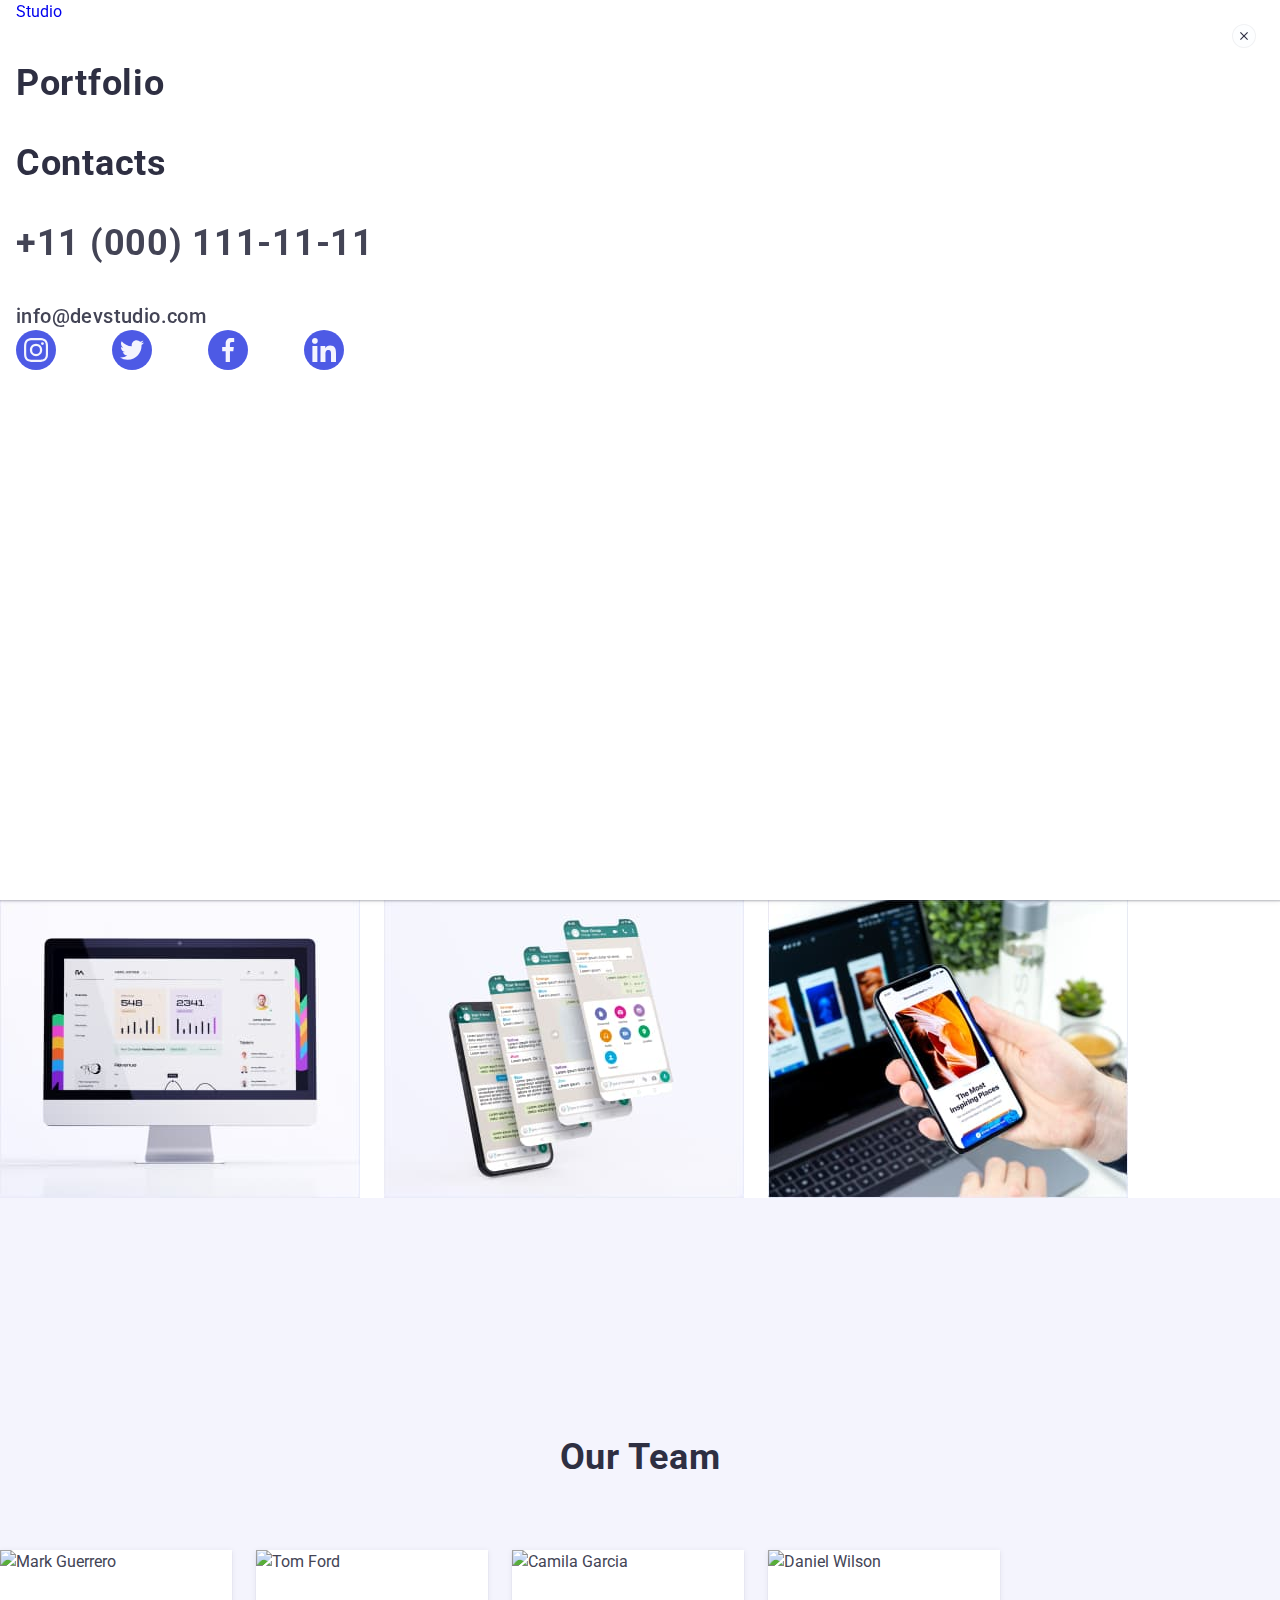
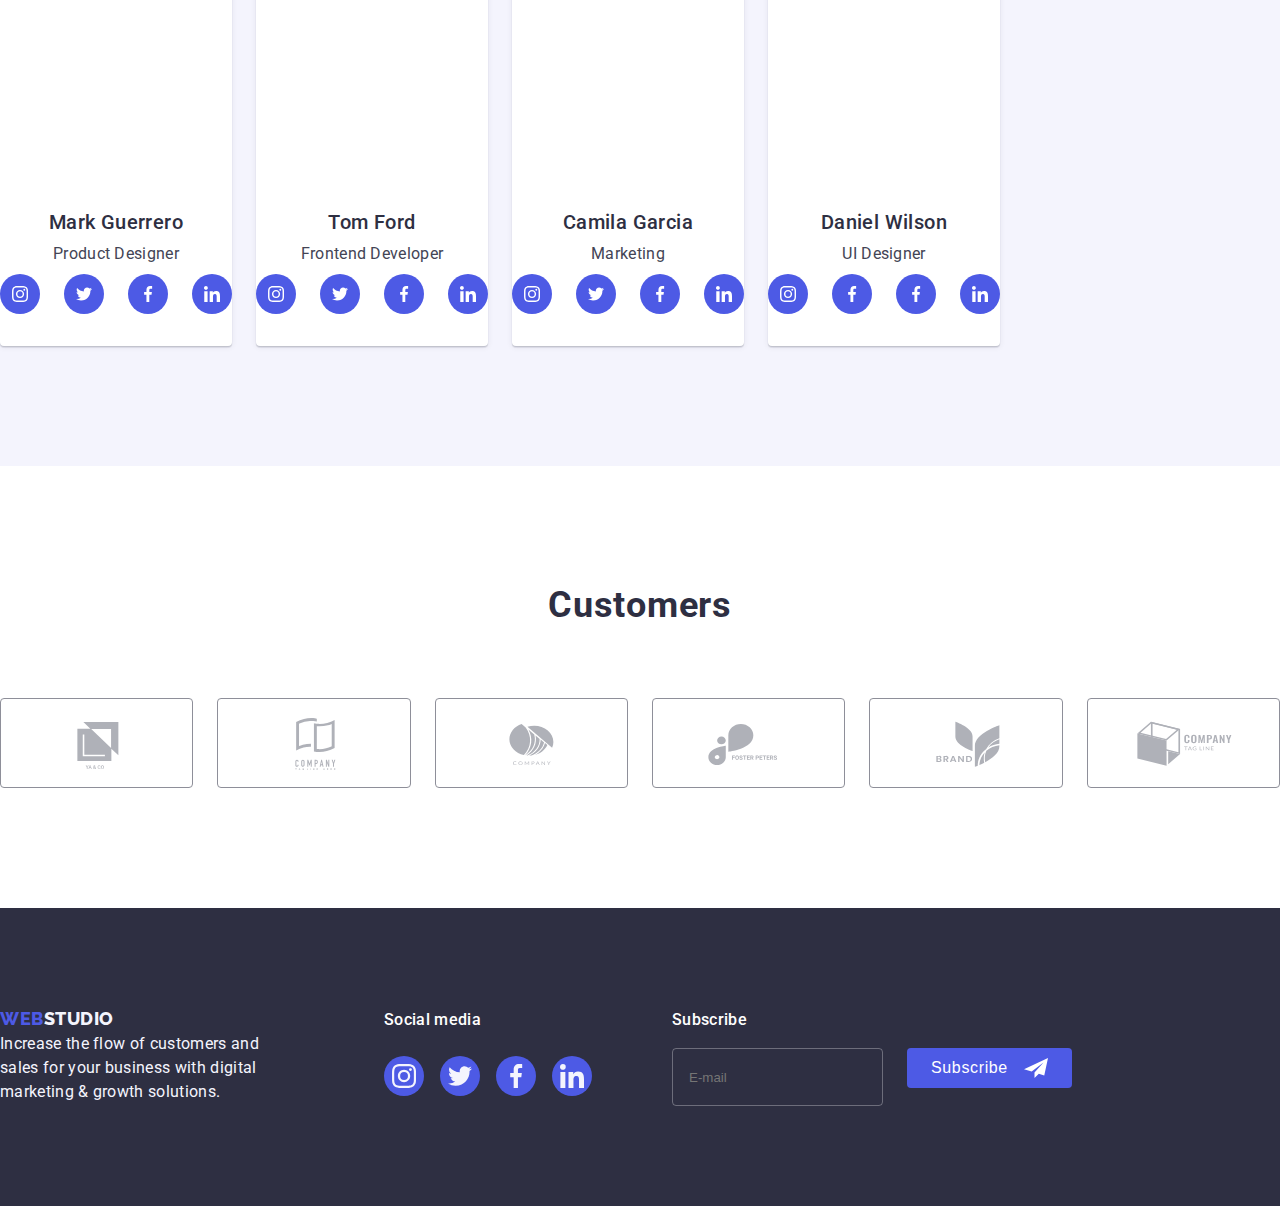
==== index.html @ 556a6a6d "summary (required)" ====
<!DOCTYPE html>
<html lang="en">
<head>
    <meta charset="UTF-8" />
    <meta http-equiv="X-UA-Compatible" content="IE=edge" />
    <meta name="viewport" content="width=device-width, initial-scale=1.0" />
    <title>Web Studio</title>
    <link rel="preconnect" href="https://fonts.googleapis.com" />
    <link rel="preconnect" href="https://fonts.gstatic.com" crossorigin />
    <link
      href="https://fonts.googleapis.com/css2?family=Raleway:wght@800&family=Roboto:wght@400;500;700;900&display=swap"
      rel="stylesheet"  />
    <link rel="stylesheet" href="https://cdnjs.cloudflare.com/ajax/libs/modern-normalize/1.1.0/modern-normalize.min.css"
        integrity="sha512-wpPYUAdjBVSE4KJnH1VR1HeZfpl1ub8YT/NKx4PuQ5NmX2tKuGu6U/JRp5y+Y8XG2tV+wKQpNHVUX03MfMFn9Q=="
        crossorigin="anonymous" referrerpolicy="no-referrer" />
    <link rel="stylesheet"
        href="https://cdnjs.cloudflare.com/ajax/libs/animate.css/4.1.1/animate.min.css"/>
    <link href="https://unpkg.com/aos@2.3.1/dist/aos.css"
      rel="stylesheet" />
    <link rel="stylesheet" href="./css/basic.css"/>
    <link rel="stylesheet" href="./css/media.css"/>
    <link rel="stylesheet" href="./css/mobile.css"/>
</head>

<body>
    <header class="page-header">
        <div class="conteiner page-header-conteiner">
            <nav class="page-nav">
                <a class="logo link header-logo" href="./index.html">Web<span class="header-studio link">Studio</span></a>
                <ul class="menu-list list">
                    <li class="menu-item"><a class="menu-link link current" href="./index.html">Studio</a></li>
                    <li class="menu-item"><a class="menu-link link" href="./portfolio.html">Portfolio</a></li>
                    <li class="menu-item"><a class="menu-link link" href="">Contacts</a></li>
                </ul>
            </nav>
            <address class="address">
                <ul class="menu-contacts list">
                    <li class="menu-contacts-item">
                     <a class="contact-mail link" href="mailto:info@devstudio.com">info@devstudio.com</a>
                    </li>
                    <li class="menu-contacts-item"><a class="contact-mail link" href="tel:+110001111111">+11 (000) 111-11-11</a></li>
                 </ul>
            </address>
            <button type="button" class="mobile-menu-open"  data-menu-open>
                <svg class="mobile-menu-open-icon" width="32" height="32">
                    <use href="./images/symbol-defs[1].svg#icon-menu-hamburger"></use>
                </svg>
            </button>
        </div>

    <div class="mobile-menu is-open" data-mobil>
        <div class="container mobile-menu-conteiner">
            <button class="mobile-menu-close-btn media-close-menu" data-menu-close>
              <svg class="mobile-close-btn-icon" width="8" height="8">
                <use href="./images/icons.cvg.svg#icon-close-black"></use>
              </svg>
            </button>
            
            <ul class="mobile-menu-list list">
                <li class="mobile-menu-nav-items">
                <a class="main-page-mobile link mobile-menu-studio" href="./index.html">Studio</a>
              </li>
              <li class="mobile-menu-nav-items">
                <a class="mobile-menu-link link" href="./portfolio.html">Portfolio</a>
              </li>
              <li class="mobile-menu-nav-items">
                <a class="mobile-menu-link link-current link" href="">Contacts</a>
              </li>
            </ul>
            <div class="">
                <ul class="mobile-menu-contacts list">
                    <li class="mobile-menu-contacts-items">
                        <a class="mobile-menu-cont link tel" href="tel:+110001111111">+11 (000) 111-11-11</a>
                    </li>
                    <li class="mobile-menu-contacts-items">
                        <a class="mobile-menu-cont link mail" href="mailto:info@devstudio.com">info@devstudio.com</a>
                    </li>
                </ul>
           
            <ul class="mobile-menu-soc-cont list">
                <li class="mobile-menu-soc">
                <a class="soc-media-link link" href="">
                  <svg class="mobile-soc-icon" width="24" height="24">
                    <use href="./images/icons.cvg.svg#icon-instagram"></use>
                  </svg>
                </a>
                </li>
                <li class="mobile-menu-soc">
                <a class="soc-media-link link" href="">
                  <svg class="mobile-soc-icon" width="24" height="24">
                    <use href="./images/icons.cvg.svg#icon-twitter"></use>
                  </svg>
                </a>
                </li>
                <li class="mobile-menu-soc">
                <a class="soc-media-link link" href="">
                  <svg class="mobile-soc-icon" width="24" height="24">
                    <use href="./images/icons.cvg.svg#icon-facebook"></use>
                  </svg>
                </a>
                </li>
                <li class="mobile-menu-soc">
                <a class="soc-media-link link" href="">
                  <svg class="mobile-soc-icon" width="24" height="24">
                    <use href="./images/icons.cvg.svg#icon-linkedin"></use>
                  </svg>
                </a>
                </li>
            </ul>
            
          </div>
        </div>
        </div>
    </header>

     <main>
        <section class="hero">
            <div class="conteiner">
                <h1 class="hero-title">Effective Solutions <br> for Your Business</h1>
                <button class="modal-btn" data-modal-open type="button"> Order Service</button>
            </div>
            <div class="backdrop is-hidden" data-modal>
                <div class="modal">
                  <button type="button" data-modal-close class="modal-close">
                    <svg width="8" height="8" class="modal-close-icon">
                      <use href="./images/icons.cvg.svg#icon-close-black"></use>
                    </svg>
                  </button>
                  <p class="modal-title">Leave your contacts and we will call you back</p>
                    <form class="modal-form">
                    <div class="modal-field">
                        <label class="modal-lable-text" for="user-name">Name</label>
                        <div class="input-wrap">
                        <input class="modal-input"
                        type="text"
                        placeholder="Name input"
                        name="user-name"
                        id="user-name" required/>
                            <svg class="modal-input-icon" width="18" height="24">
                            <use href="./images/symbol-defs[1].svg#icon-Vector"></use>
                            </svg>
                        </div>
                    </div>

                    <div class="modal-field">
                        <label class="modal-lable-text" for="user-phone">Phone</label>
                        <div class="input-wrap">
                            <input class="modal-input"
                            type="tel"
                            placeholder="+380 (00) 000-00-00"
                            name="user-phone"
                            id="user-phone"
                            title="+380 (00) 000-00-00"
                            required pattern="[\+]\d{3}\s[\(]\d{2}[\)]\s\d{3}[\-]\d{2}[\-]\d{2}"/>
                            <svg class="modal-input-icon" width="18" height="24">
                            <use href="./images/symbol-defs[1].svg#icon-Vector-1"></use>
                            </svg>
                        </div>
                    </div>

                    <div class="modal-field">
                        <label class="modal-lable-text" for="user-email">Email</label>
                        <div class="input-wrap">
                            <input class="modal-input"
                            type="email"
                            placeholder="E-mail input"
                            name="user-email"
                            id="user-email" required/>
                            <svg class="modal-input-icon" width="18" height="24">
                            <use href="./images/symbol-defs[1].svg#icon-Vector-2"></use>
                            </svg>
                        </div>
                    </div>
                    <div class="modal-field">
                        <label class="modal-label-text" for="user-comment">Comment</label>
                        <textarea class="modal-textarea"
                        name="user-comment"
                        id="user-comment"
                        rows="10"
                        cols="30"
                        placeholder="Text input"></textarea>
                    </div>
                    
                    <div class="modal-field">
                        <input class="modal-check visually-hidden" type="checkbox"
                        id="privacy" name="user-privacy" value="true"/>
                        <label for="privacy" class="check-text">
                        <span>
                        <svg class="check-icon" width="10" height="8">
                        <use href="./images/symbol-defs[1].svg#icon-Vector-3"></use>
                        </svg>
                        </span>I accept the terms and conditions of the
                    <a class="privacy-policy" href="">Privacy Policy</a>
                        </label>
                    </div>
                    <button type="submit" class="modal-btn modal-btn-input">Send</button>
                    </form>
                </div>
            </div>
        </section>

        <section class="features section">
            <div class="conteiner">
            <h2 class="work" hidden>About</h2>
            <ul class="list list-about">
                <li class="suptitle-item">
                    <div class="suptitle-item-conteiner">
                        <svg Width="64" height="64" class="suptitle-item-icon">
                            <use href="./images/icons.cvg.svg#icon-antenna"></use>
                        </svg>
                    </div>
                <h3 class="suptitle" >Strategy</h3>
                    <p class="features-text">Our goal is to identify the business
                        problem to walk away with the perfect and creative solution. </p>
                </li>
                <li class="suptitle-item">
                    <div class="suptitle-item-conteiner">
                        <svg Width="64" height="64" class="suptitle-item-icon">
                            <use href="./images/icons.cvg.svg#icon-clock"></use>
                        </svg>
                    </div>
                <h3 class="suptitle" >Punctuality</h3>
                    <p class="features-text">Bring the key message to the brand's audience for the best price within the shortest possible time.</p>
                </li>
                <li class="suptitle-item">
                    <div class="suptitle-item-conteiner">
                        <svg Width="64" height="64" class="suptitle-item-icon">
                            <use href="./images/icons.cvg.svg#icon-diagramma"></use>
                        </svg>
                    </div>
                <h3 class="suptitle" >Diligence</h3>
                    <p class="features-text">Research and confirm brands that present the strongest digital growth opportunities and minimize risk.</p>
                </li>
                <li class="suptitle-item">
                    <div class="suptitle-item-conteiner">
                        <svg Width="64" height="64" class="suptitle-item-icon">
                            <use href="./images/icons.cvg.svg#icon-astronaut"></use>
                        </svg>
                    </div>
                <h3 class="suptitle" >Technologies</h3>
                    <p class="features-text">Design practice focused on digital experiences. We bring forth a deep passion for problem-solving.</p>
                </li>
            </ul>
            </div>
        </section>

        <section class="work section">
            <div class="conteiner">
            <h2 class="work-title">What are we doing</h2>
            <ul class="list list-work">
                <li class="work-picture"> <img src="./images/main/komp.jpg" alt="computer" width="360"> </li>
                <li class="work-picture"> <img src="./images/main/tel.jpg" alt="tel" width="360"> </li>
                <li class="work-picture"> <img src="./images/main/laptop.jpg" alt="laptop" width="360"> </li>
            </ul>
            </div>
        </section>

        <section class="team">
            <div class="conteiner">
            <h2 class="team-title">Our Team</h2>
            <ul class="list list-our-team">
                <li class="menu-team-item">
                    <img srcset="./image"
                    src="./images" alt="Mark Guerrero"  width="264" height="260">
                    <div class="team-conteiner"><h3 class="suptitle">Mark Guerrero</h3>
                        <p class="job-text">Product Designer</p>
                        <ul class="team-soc-list list">
                            <li class="team-soc-item"><a class="team-soc-link link" href="">
                                <svg width="16" height="16" class="section-team-icon">
                                    <use href="./images/icons.cvg.svg#icon-instagram"></use>
                                </svg>
                               </a>
                            </li>
                            <li class="team-soc-item"><a class="team-soc-link link" href="">
                                <svg width="16" height="16" class="section-team-icon">
                                    <use href="./images/icons.cvg.svg#icon-twitter"></use>
                                </svg>
                               </a>
                            </li>
                           <li class="team-soc-item"><a class="team-soc-link link" href="">
                            <svg width="16" height="16" class="section-team-icon">
                                    <use href="./images/icons.cvg.svg#icon-facebook"></use>
                                </svg>
                               </a>
                            </li>
                            <li class="team-soc-item"><a class="team-soc-link link" href="">
                                <svg width="16" height="16" class="section-team-icon">
                                    <use href="./images/icons.cvg.svg#icon-linkedin"></use>
                                </svg>
                               </a>
                            </li>
                        </ul>
                    </div>
                </li>
                <li class="menu-team-item">
                    <img srcset="./image"
                    src="./images/main/tom.jpg" alt="Tom Ford" width="264" height="260">
                    <div class="team-conteiner"><h3 class="suptitle">Tom Ford</h3>
                        <p class="job-text">Frontend Developer</p>
                        <ul class="team-soc-list list">
                            <li class="team-soc-item"><a class="team-soc-link link" href="">
                                <svg width="16" height="16" class="section-team-icon">
                                    <use href="./images/icons.cvg.svg#icon-instagram"></use>
                                </svg>
                               </a>
                            </li>
                            <li class="team-soc-item"><a class="team-soc-link link" href="">
                                <svg width="16" height="16" class="section-team-icon">
                                    <use href="./images/icons.cvg.svg#icon-twitter"></use>
                                </svg>
                               </a>
                            </li>
                           <li class="team-soc-item"><a class="team-soc-link link" href="">
                            <svg width="16" height="16" class="section-team-icon">
                                    <use href="./images/icons.cvg.svg#icon-facebook"></use>
                                </svg>
                               </a>
                            </li>
                            <li class="team-soc-item"><a class="team-soc-link link" href="">
                                <svg width="16" height="16" class="section-team-icon">
                                    <use href="./images/icons.cvg.svg#icon-linkedin"></use>
                                </svg>
                               </a>
                            </li>
                        </ul>
                    </div>
                </li>
                <li class="menu-team-item">
                    <img srcset="./image"
                    src="./images/main/camila.jpg" alt="Camila Garcia" width="264" height="260">
                    <div class="team-conteiner"><h3 class="suptitle">Camila Garcia</h3>
                        <p class="job-text">Marketing</p>
                        <ul class="team-soc-list list">
                            <li class="team-soc-item"><a class="team-soc-link link" href="">
                                <svg width="16" height="16" class="section-team-icon">
                                    <use href="./images/icons.cvg.svg#icon-instagram"></use>
                                </svg>
                               </a>
                            </li>
                            <li class="team-soc-item"><a class="team-soc-link link" href="">
                                <svg width="16" height="16" class="section-team-icon">
                                    <use href="./images/icons.cvg.svg#icon-twitter"></use>
                                </svg>
                               </a>
                            </li>
                           <li class="team-soc-item"><a class="team-soc-link link" href="">
                            <svg width="16" height="16" class="section-team-icon">
                                    <use href="./images/icons.cvg.svg#icon-facebook"></use>
                                </svg>
                               </a>
                            </li>
                            <li class="team-soc-item"><a class="team-soc-link link" href="">
                                <svg width="16" height="16" class="section-team-icon">
                                    <use href="./images/icons.cvg.svg#icon-linkedin"></use>
                                </svg>
                               </a>
                            </li>
                        </ul>
                    </div>
                </li>
                <li class="menu-team-item">
                    <img srcset="./image"
                    src="./images/main/daniel.jpg" alt="Daniel Wilson" width="264" height="260">
                    <div class="team-conteiner"><h3 class="suptitle">Daniel Wilson</h3>
                        <p class="job-text">UI Designer</p>
                        <ul class="team-soc-list list">
                            <li class="team-soc-item"><a class="team-soc-link link" href="">
                                <svg width="16" height="16" class="section-team-icon">
                                    <use href="./images/icons.cvg.svg#icon-instagram"></use>
                                </svg>
                               </a>
                            </li>
                            <li class="team-soc-item"><a class="team-soc-link link" href="">
                                <svg width="16" height="16" class="section-team-icon">
                                    <use href="./images/icons.cvg.svg#icon-facebook"></use>
                                </svg>
                               </a>
                            </li>
                           <li class="team-soc-item"><a class="team-soc-link link" href="">
                            <svg width="16" height="16" class="section-team-icon">
                                    <use href="./images/icons.cvg.svg#icon-facebook"></use>
                                </svg>
                               </a>
                            </li>
                            <li class="team-soc-item"><a class="team-soc-link link" href="">
                                <svg width="16" height="16" class="section-team-icon">
                                    <use href="./images/icons.cvg.svg#icon-linkedin"></use>
                                </svg>
                               </a>
                            </li>
                        </ul>
                    </div>
                </li>
            </ul>
            </div>
        </section>

        <section class="costumers">
            <div class="conteiner">
              <h2 class="costumers-header">Customers</h2>
              <ul class="costumers-list list">
                <li class="customers-link link">
                  <a class="customers-link-tag" href="">
                    <svg width="104" height="56" class="costummers-items">
                      <use href="./images/icons.cvg.svg#icon-Logo-1"></use>
                    </svg>
                  </a>
                </li>
                <li class="customers-link link">
                  <a class="customers-link-tag" href="">
                    <svg width="104" height="56" class="costummers-items">
                      <use href="./images/icons.cvg.svg#icon-Logo-2"></use>
                    </svg>
                  </a>
                </li>
                <li class="customers-link link">
                  <a class="customers-link-tag" href="">
                    <svg width="104" height="56" class="costummers-items">
                      <use href="./images/icons.cvg.svg#icon-Logo-3"></use>
                    </svg>
                  </a>
                </li>
                <li class="customers-link link">
                  <a class="customers-link-tag" href="">
                    <svg width="104" height="56" class="costummers-items">
                      <use href="./images/icons.cvg.svg#icon-Logo-4"></use>
                    </svg>
                  </a>
                </li>
                <li class="customers-link link">
                  <a class="customers-link-tag" href="">
                    <svg width="104" height="56" class="costummers-items">
                      <use href="./images/icons.cvg.svg#icon-Logo-5"></use>
                    </svg>
                  </a>
                </li>
                <li class="customers-link link">
                  <a class="customers-link-tag" href="">
                    <svg width="104" height="56" class="costummers-items">
                      <use href="./images/icons.cvg.svg#icon-Logo-6"></use>
                    </svg>
                  </a>
                </li>
              </ul>
            </div>
          </section>
    </main>

    <footer class="footer">
        <div class="conteiner footer-conteiner">
            <div class="footer-conteiner-about">
            <a class="logo link logo-footer" href="./index.html">Web<span class="footer-studio link">Studio</span></a>
            <p class="text-footer">Increase the flow of customers and <br> sales for your business with digital <br> marketing & growth solutions.</p>
            </div>

            <div class="conteiner social-media">
            <h2 class="social-title">Social media</h2>
            <ul class="footer-soc-list list">
                <li class="footer-soc-item">
                    <a class="footer-social-link link" href="">
                        <svg width="24" height="24" class="footer-icon">
                            <use href="./images/icons.cvg.svg#icon-instagram"></use>
                        </svg>
                    </a>
                </li>
                <li class="footer-soc-item">
                    <a class="footer-social-link link" href="">
                        <svg width="24" height="24" class="footer-icon">
                            <use href="./images/icons.cvg.svg#icon-twitter"></use>
                        </svg>
                    </a>
                </li>
                <li class="footer-soc-item">
                    <a class="footer-social-link link" href="">
                        <svg width="24" height="24" class="footer-icon">
                            <use href="./images/icons.cvg.svg#icon-facebook"></use>
                        </svg>
                    </a>
                </li>
                <li class="footer-soc-item">
                    <a class="footer-social-link link" href="">
                        <svg width="24" height="24" class="footer-icon">
                            <use href="./images/icons.cvg.svg#icon-linkedin"></use>
                        </svg>
                    </a>
                </li>
            </ul>
            </div>
            <div class="footer-subscribe">
                <p class="subscribe-text">Subscribe</p>
                <form class="footer-form">
                    <div class="footer-field">
                    <input type="email" 
                    name="footer-email" 
                    id="footer-email" 
                    placeholder="E-mail" 
                    class="footer-input"/>
                    <button type="submit" class="footer-btn footer-btn-input">Subscribe
                        <svg width="24" height="24" class="footer-btn-icon">
                        <use href="./images/symbol-defs[1].svg#icon-Subscribe"></use>
                        </svg>
                    </button>    
                    </div>
                </form>
            </div>
        </div>
    </footer>
    
      <script src="https://unpkg.com/aos@2.3.1/dist/aos.js"></script>
      <script>
        AOS.init();
      </script>
      <script src="./js/mobile-menu.js"></script>
      <script src="./js/modal.js"></script>
</body>
</html>
---- css/basic.css ----
:root {
  --accent-color: #434455;
  --primary-text-color: #2e2f42;
  --background-color: #4d5ae5;
  --active-color: #404bbf;
  --logo-web-color: #4d5ae5;
  --portfolio-btn-color: #434455;
  --portfolio-btn-txt-color: #4d5ae5;
  --portfolio-background: #f4f4fd;
  --background-btn-color: #404bbf;
  --hero-footer-background-color: #2e2f42;
  --logo-footer-color: #4d5ae5;
  --text-footer-color: #f4f4fd;
}

.list {
  list-style: none;
}
.link {
  text-decoration: none;
}
body {
  font-family: "Roboto", sans-serif;
  color: var(--accent-color);
  background-color: var(--background-color-primary);
  font-size: 16px;
  line-height: 1.5;
  margin: 0;
}

h1,
h2,
h3,
h4,
p {
  margin-top: 0;
  margin-bottom: 0;
}
ul,
ol {
  margin-top: 0;
  margin-bottom: 0;
  padding-left: 0;
}
img {
  display: block;
  height: auto;
  width: 100%;
}
button {
  cursor: pointer;
}
/*.section {
  padding-top: 120px;
  padding-bottom: 120px;
}*/
/*------------Components-----------*/
/*.conteiner {
  max-width: 1158px;
  margin-left: auto;
  margin-right: auto;
  padding-left: 15px;
  padding-right: 15px;
  margin: 0 auto;
}
*/
.mobile-menu-open-icon {
  stroke: #2e2f42;
}
.container {
  padding-right: 16px;
  padding-left: 16px;
}
/*---------HEADER--------*/
.page-header {
  padding-top: 24px;
  padding-bottom: 24px;
  border-bottom: 1px solid #e7e9fc;
  box-shadow: 0px 2px 1px rgba(46, 47, 66, 0.08),
    0px 1px 1px rgba(46, 47, 66, 0.16), 0px 1px 6px rgba(46, 47, 66, 0.08);
}
.page-header-conteiner {
  display: flex;
  align-items: center;
  justify-content: space-between;
}
.mobile-menu-open {
  background-color: transparent;
  border: none;
  padding: 0;
  line-height: 0;
}
.mobile-menu {
  position: fixed;
  width: 100%;
  height: 100%;
  top: 0;
  left: 0;
  z-index: 100;
  background-color: #ffffff;
  box-shadow: 0px 2px 1px rgba(46, 47, 66, 0.08),
    0px 1px 1px rgba(46, 47, 66, 0.16), 0px 1px 6px rgba(46, 47, 66, 0.08);
  transition: opacity 250ms cubic-bezier(0.4, 0, 0.2, 1),
  visibility 250ms cubic-bezier(0.4, 0, 0.2, 1);
}
.is-hidden {
  opacity: 0;
  visibility: hidden;
  pointer-events: none;
}

.mobile-menu.is-hidden .mobile-menu {
  box-shadow: none;
  transform: translate(-50%, 100%) scale(0);
}

.mobile-menu-container {
  position: relative;
  height: 100%;
  padding-top: 80px;
  padding-left: 40px;
  padding-bottom: 40px;
}
.mobile-menu-close-btn {
  position: absolute;
  top: 24px;
  right: 24px;
  display: flex;
  justify-content: center;
  align-items: center;
  width: 24px;
  height: 24px;
  background-color: #e7e9fc10;
  border: 1px solid #2e2f4210;
  border-radius: 50%;
  transition: background-color 250ms cubic-bezier(0.4, 0, 0.2, 1),
  border 250ms cubic-bezier(0.4, 0, 0.2, 1);
}
.mobile-menu-close-btn:hover,
.mobile-menu-close-btn:focus {
  background-color: #404bbf;
  border-color: transparent;
}

.mobile-nav {
  height: 100%;
  display: flex;
  flex-direction: column;
  justify-content: space-between;
}
.mobile-close-btn-icon {
  fill: #2e2f42;
  transition: 250ms cubic-bezier(0.4, 0, 0.2, 1);
}
.mobile-menu-close-btn:hover .mobile-close-btn-icon,
.mobile-menu-close-btn:focus .mobile-close-btn-icon {
  fill: #ffffff;
}

.mobile-menu-link {
  font-weight: 700;
  font-size: 36px;
  line-height: 1.11;
  letter-spacing: 0.02em;
  text-transform: capitalize;
  color: #2e2f42;
  transition: 250ms cubic-bezier(0.4, 0, 0.2, 1);
}
.mobile-menu-link:hover,
.mobile-menu-link:focus {
  color: #404bbf;
}
.mobile-menu-link.current {
  color: #404bbf;
}
.mobile-menu-nav-items {
  margin-bottom: 40px;
}
.mobile-menu-contacts {
  display: flex;
  flex-direction: column;
  gap: 40px;
}
.mobile-menu-cont {
  transition: 250ms cubic-bezier(0.4, 0, 0.2, 1);
}
.mobile-menu-cont.tel {
  font-weight: 700;
  font-size: 36px;
  line-height: 1.11;
  letter-spacing: 0.02em;
  text-transform: capitalize;
  font-style: normal;
  color: #434455;
}
.mobile-menu-cont.mail {
  font-style: normal;
  font-weight: 500;
  font-size: 20px;
  line-height: 1.2;
  letter-spacing: 0.02em;
  color: #434455;
}
.mobile-menu-cont:hover,
.mobile-menu-cont:focus {
  color: #4d5ae5;
}
.mobile-contacts {
  margin-bottom: 48px;
}
.mobile-menu-soc-cont {
  display: flex;
  gap: 56px;
  flex-wrap: wrap;
}
.soc-media-link {
  display: flex;
  justify-content: center;
  align-items: center;
  width: 40px;
  height: 40px;
  border-radius: 50%;
  background-color: #4d5ae5;
  transition: background-color 250ms cubic-bezier(0.4, 0, 0.2, 1);

}
.soc-media-link:focus,
.soc-media-link:hover {
  border-color: #404bbf;
}
.mobile-soc-icon {
  width: 24px;
  height: 24px;
  fill: #f4f4fd;
}
.menu {
  display: none;
}

.contacts {
  display: none;
}


/*
.page-nav {
  display: flex;
  align-items: center;
  margin-right: auto;
}
.menu-list {
  display: flex;
  flex-direction: row;
  align-items: flex-start;
}
.menu-item:not(:last-child) {
  margin-right: 40px;
}
*/    
.header-logo {
  display: inline-block;
  align-items: center;
  color: var(--logo-web-color);
  font-weight: 800;
  font-size: 18px;
  font-family: "Raleway", sans-serif;
  line-height: 1.33;
  letter-spacing: 0.03em;
  text-transform: uppercase;
}

.header-studio {
  color: var(--primary-text-color);
}
/*
.menu-link {
  font-style: normal;
  display: flex;
  flex-direction: row;
  align-items: flex-start;
  font-weight: 500;
  font-size: 16px;
  line-height: 1.5;
  letter-spacing: 0.02em;
  color: var(--primary-text-color);

  transition-duration: color 250ms;
  transition-timing-function: cubic-bezier(0.4, 0, 0.2, 1);
}
.menu-link:hover,
.menu-link:focus {
  color: var(--active-color);
}
.menu-link:active {
  color: var(--background-btn-color);
}
.current {
  position: relative;
}
.current::after {
  content: '';
  display: block;
  width: 100%;
  height: 4px;
  background-color: #404BBF;
  border-radius: 2px;
  position: absolute;
  left: 0;
  bottom: 0;
  top: 45px;
}

.address {
  justify-content: space-between;
  margin-left: auto;
}
.menu-contacts {
  display: flex;
  color: var(--accent-color);
  gap: 40px;
}
.contact-mail {
  display: flex;
  flex-direction: row;
  align-items: flex-start;
  font-size: 16px;
  line-height: 1.5;
  letter-spacing: 0.02em;
  color: var(--accent-color);
  font-style: normal;

  transition-duration: 250ms;
  transition-timing-function: cubic-bezier(0.4, 0, 0.2, 1);
}
.contact-mail:hover,
.contact-mail:focus {
  color: var(--active-color);
}
.contact-mail:active {
  color: var(--background-btn-color);
}
*/

/*---------HERO--------*/
.hero {
  background-color: var(--primary-text-color);
  text-align: center;
  padding-top: 112px;
  padding-bottom: 112px;
  max-width: 1440px;
  background-image: linear-gradient(to right,rgba(46, 47, 66, 0.7),
  rgba(46, 47, 66, 0.7)),
  url("../images/main/people-office\ 1.jpg");
  background-repeat: no-repeat;
  background-position: center;
  background-size: cover;
  margin-right: auto;
  margin-left: auto;
}

@media (min-device-pixel-ratio: 2),
  (min-resolution: 192dpi),
  (min-resolution: 2dppx) {
  .hero {
    background-image: linear-gradient(
        rgba(46, 47, 66, 0.7),
        rgba(46, 47, 66, 0.7)
      ),
      url("../images/main/Dark-bg\ \(1\).jpg");
  }
}

.hero-title {
  font-family: "Roboto";
  font-style: normal;
  font-weight: 700;
  max-width: 320px;
  margin-bottom: 48px;
  margin-right: auto;
  margin-left: auto;
  font-size: 36px;
  line-height: 1.11;
  text-align: center;
  letter-spacing: 0.02em;
  color: #ffffff;
  text-transform: capitalize;
}
.modal-btn {
  display: inline-block;
  box-shadow: 0px 4px 4px rgba(0, 0, 0, 0.15);
  border-radius: 4px;
  padding: 16px 32px;
  font-family: "Roboto", sans-serif;
  font-weight: 500;
  font-size: 16px;
  font-style: medium;
  line-height: 1.5;
  letter-spacing: 0.04em;
  color: #ffffff;
  background-color: #4d5ae5;
  border: none;
  margin: 0 auto;

  transition-duration: 250ms;
  transition-timing-function: cubic-bezier(0.4, 0, 0.2, 1);
}
.modal-btn:hover,
.modal-btn:focus {
  background: var(--background-btn-color);
}
/*---------FEATURES--------*/
.features section {
  padding-bottom: 60px;
}
.list-about {
  display: flex;
}
.visually-hidden {
  white-space: nowrap;
  width: 1px;
  height: 1px;
  overflow: hidden;
  border: 0;
  padding: 0;
  clip: rect(0 0 0 0);
  clip-path: inset(50%);
  margin: -1px;
}
.suptitle-item:not(:last-child) {
  margin-right: 24px;
}
.suptitle-item {
  width: 264px;
}
.suptitle {
  font-style: normal;
  font-weight: 500;
  font-size: 20px;
  line-height: 1.2;
  letter-spacing: 0.02em;
  color: var(--primary-text-color);
  margin-bottom: 8px;
}
.features-text {
  font-style: normal;
  font-size: 16px;
  line-height: 1.5;
  letter-spacing: 0.02em;
  color: var(--primary-text-color);
}
.suptitle-item-conteiner {
  display: flex;
  align-items: center;
  justify-content: center;
  width: 264px;
  height: 112px;
  background-color: #F4F4FD;
  margin-bottom: 8px;
 }
.suptitle-item-icon {
  display: flex;
  align-items: center;
  justify-content: center;
  background-color: #F4F4FD;
  border-radius: 4px;
  margin-bottom: 24px;

  transition-duration: 250ms;
  transition-timing-function: cubic-bezier(0.4, 0, 0.2, 1);
}
.suptitle-item-icon:hover,
.suptitle-item-icon:focus {
  fill:#4D5AE5;
  border-radius: 4px;;
}
/*---------PROJECTS--------*/
.work-picture:not(:nth-child(3n)) {
  margin-right: 24px;
}
.work-title {
  margin-bottom: 72px;
  text-align: center;
  font-size: 36px;
  line-height: 1.11;
  letter-spacing: 0.02em;
  text-transform: capitalize;
  color: var(--primary-text-color);
}
.list-work {
  display: flex;
  flex-wrap: wrap;
}
/*---------TEAM--------*/
.team {
  background-color: #f4f4fd;
  padding-bottom: 120px;
  padding-top: 120px;
}
.team-conteiner {
  padding-top: 32px;
  padding-bottom: 32px;
  text-align: center;
}
.team-title {
  padding-top: 120px;
  margin-bottom: 72px;
  text-align: center;
  font-style: normal;
  width: 700;
  font-size: 36px;
  line-height: 1.11;
  letter-spacing: 0.02em;
  text-transform: capitalize;
  color: var(--primary-text-color);
}
.list-our-team:not(:nth-child(4n)) {
  display: flex;
  flex-wrap: wrap;
  gap: 24px;
}
.menu-team-item {
  background-color: #ffffff;
  box-shadow: 0px 1px 6px rgba(46, 47, 66, 0.08),
  0px 1px 1px rgba(46, 47, 66, 0.16), 0px 2px 1px rgba(46, 47, 66, 0.08);
  border-radius: 0px 0px 4px 4px;
}
.job-text {
  font-size: 16px;
  line-height: 1.5;
  text-align: center;
  letter-spacing: 0.02em;
  color: var(--accent-color);
  margin-bottom: 8px;
}
.team-soc-list {
  display: flex;
  justify-content: center;
  gap: 24px;
}
.team-soc-item {
  width: 40px;
  height: 40px;
}
.team-soc-link {
  width: 100%;
  height: 100%;
  display: flex;
  align-items: center;
  justify-content: center;
  border-radius: 50%;
  transition: background-color ;
  background-color: #4D5AE5;

  transition-duration: 250ms;
  transition-timing-function: cubic-bezier(0.4, 0, 0.2, 1);
}
.team-soc-link:hover,
.team-soc-link:focus {
  background-color: #404bbf;
}
.section-team-icon {
  fill: #ffffff;
}

/* CUSTOMERS */
.costumers {
  padding-bottom: 120px;
  padding-top: 120px;
}

.costumers-list {
  display: flex;
  gap: 24px;
  padding: 0px;
}
.costumers-header {
  font-weight: 700;
  color: #2E2F42;
  font-size: 36px;
  line-height: 1.11;
  text-align: center;
  letter-spacing: 0.02em;
  text-transform: capitalize;
  margin-bottom: 72px;
}
.customers-link {
  width: calc((100% - 120px) / 6);
}
.customers-link-tag {
  border: 1px solid #8e8f99;
  border-radius: 4px;
  height: 88px;
  display: flex;
  justify-content: center;
  align-items: center;
  fill: #afb1b8;
  transition: fill 250ms linear;
  transition-timing-function: cubic-bezier(0.4, 0, 0.2, 1);
}
.costummers-items {
}

.customers-link-tag:hover,
.customers-link-tag:focus {
  fill: #404BBF;
  border: 1px solid #404BBF;
}

/*---------FOOTER--------*/
.footer {
  background-color: var(--hero-footer-background-color);
  padding-top: 100px;
  padding-bottom: 100px;
}
.footer-conteiner {
  display: flex;
  align-items: baseline;
}
  
.logo-footer {
  font-family: "Raleway", sans-serif;
  font-weight: 800;
  font-size: 18px;
  line-height: 1.17;
  align-items: center;
  letter-spacing: 0.03em;
  text-transform: uppercase;
  color: var(--logo-footer-color);
}
.footer-studio {
  color: var(--text-footer-color);
}
.text-footer {
  width: 264px;
  font-size: 16px;
  line-height: 1.5;
  letter-spacing: 0.02em;
  color: var(--text-footer-color);
  margin: 0;
}

.social-media {
  margin-left: 120px;
}

.social-title {
  color: #ffffff;
  font-weight: 500;
  font-size: 16px;
  line-height: 1.5;
  letter-spacing: 0.02em;
  margin-bottom: 24px;
}
.footer-soc-list {
  display: flex;
  justify-content: center;
  gap: 16px;
}

.footer-soc-item {
  display: flex;
  justify-content: center;
  width: 40px;
  height: 40px;
}

.footer-social-link {
  width: 100%;
  height: 100%;
  border-radius: 50%;
  display: flex;
  align-items: center;
  justify-content: center;
  transition: background-color ;
  background-color: #4D5AE5;

  transition-duration: 250ms;
  transition-timing-function: cubic-bezier(0.4, 0, 0.2, 1);
}
.footer-social-link:hover,
.footer-social-link:focus {
  background-color: #31D0AA;
}
.footer-icon {
  fill: #F4F4FD;
}

.footer-subscribe {
  margin-left: 80px;
}
.subscribe-text {
  font-style: normal;
  font-weight: 500;
  font-size: 16px;
  line-height: 1.5;
  letter-spacing: 0.02em;
  display: flex;
  color: #ffffff;
  text-align: center;
  margin-bottom: 16px;
}

.footer-form {
  display: flex;
}

.footer-field {
  display: flex;
}

.footer-input {
  padding: 8px 16px 8px 16px;
  border: 1px solid rgba(255, 255, 255, 0.3);
  border-radius: 4px;
  background-color: transparent;
  width: 264;
  height: 40px;
  margin-right: 24px;
  color: #ffffff;
  outline: transparent;
  transition: border-color 250ms cubic-bezier(0.4, 0, 0.2, 1);
}

.footer-btn-input {
  width: 165px;
  height: 40px;
  padding: 8px 24px;
  background-color: #4d5ae5;
  border-radius: 4px;
  border: transparent;
  display: flex;
  gap: 16px;
  font-weight: 500;
  font-size: 16px;
  line-height: 1.5;
  text-align: center;
  letter-spacing: 0.04em;
  color: #ffffff;
  transition: background-color 250ms cubic-bezier(0.4, 0, 0.2, 1);
}
.footer-btn-icon {
  width: 24px;
  height: 24px;
  fill: #ffffff;
}

.footer-btn-input:is(:focus, :hover) {
  background-color: #404bbf;
}

/*---------PORTFOLIO--------*/
.section-portfolio {
  padding-bottom: 120px;
}
.filter-portfolio-btn:not(:last-child) {
  margin-right: 24px;
}
.filter-portfolio {
  display: flex;
  margin-top: 96px;
  margin-bottom: 72px;
  justify-content: center;
}
.portfolio-btn {
  font-weight: 500;  
  font-size: 16px;
  line-height: 1.5;
  letter-spacing: 0.04em;
  cursor: pointer;
  color: var(--portfolio-btn-txt-color);
  background-color: var(--portfolio-background);
  border: none;
  display: flex;
  flex-direction: row;
  align-items: flex-start;
  padding: 12px 24px;
  border-radius: 4px;
  border-bottom: 1px solid #E7E9FC;

  transition: transform 250ms, cubic-bezier(0.4, 0, 0.2, 1), linear;
}
.portfolio-btn:hover,
.portfolio-btn:focus {
  background-color: var(--background-btn-color);
  color:#ffffff;
  border-color: transparent;
}
.portfolio-btn:not(:last-child) {
  margin-right: 24px;
}
.list-portfolio {
  display: flex;
  flex-wrap: wrap;
  row-gap: 48px;
  column-gap: 24px;
}
.portfolio-item {
  flex-basis: calc((100% - 48px) / 3);
  cursor: pointer;
}
.portfolio-item:hover .portfolio-cover-text {
  transform: translateY(0%);
  transition: transform 250ms linear;
}
.portfolio-link {
  display: block;

  transform: translateY(0%);
  transition: transform 250ms, cubic-bezier(0.4, 0, 0.2, 1);
}
.portfolio-link:hover,
.portfolio-link:focus {
  box-shadow: 0px 1px 6px rgba(46, 47, 66, 0.08),
  0px 1px 1px rgba(46, 47, 66, 0.16), 
  0px 2px 1px rgba(46, 47, 66, 0.08);
}

.cover-txt-wrap {
  position: relative;
  overflow: hidden;
}
.portfolio-text-img {
  position: relative;
  overflow: hidden;
  padding: 32px 16px;
  border: 1px solid #E7E9FC;
  border-top: none;
}
.portfolio-title {
  font-style: normal;
  font-weight: 500;
  font-size: 20px;
  line-height: 1.2;
  letter-spacing: 0.02em;
  color: var(--primary-text-color);
  margin-bottom: 8px;
}
.portfolio-text {
  font-style: normal;
  font-size: 16px;
  line-height: 1.5;
  letter-spacing: 0.02em;
  color: var(--portfolio-btn-color);
}
.portfolio-cover-text {
  font-family: 'Roboto';
  font-style: normal;
  font-weight: 400;
  font-size: 16px;
  line-height: 1.5;
  color: #F4F4FD;
  background-color: #4d5ae5;
  letter-spacing: 0.02em;
  position: absolute;
  top: 0;
  padding-top: 40px;
  padding-left: 32px;
  padding-right: 32px;
  height: 100%;
  transform: translateY(100%);
  transition: transform 250ms cubic-bezier(0.4, 0, 0.2, 1);
}

/*--------------MODAL--------------*/

.backdrop {
  position: fixed;
  top: 0;
  left: 0;
  width: 100%;
  height: 100%;
  opacity: 1;
  background-color: rgba(46, 47, 66, 0.4);
  transition: opacity 250ms linear, visibility 250ms linear;
}
.modal {
  width: 408px;
  min-height: 576px;
  top: 88px;
  background-color: #fcfcfc;
  border-radius: 4px;
  position: absolute;
  top: 50%;
  left: 50%;
  box-shadow: 0px 1px 1px rgba(0, 0, 0, 0.14), 0px 1px 3px rgba(0, 0, 0, 0.12), 0px 2px 1px rgba(0, 0, 0, 0.2);
  transform: translate(-50%, -50%) scaleY(1);
  transition: transform 250ms linear;
  padding: 72px 24px 24px 24px;
  margin-top: 16px;
}

.modal-close {
  display: flex;
  position: absolute;
  top: 24px;
  right: 24px;
  border-radius: 50%;
  align-items: center;
  justify-content: center;
  background-color: #e7e9fc;
  border: 1px solid rgba(0, 0, 0, 0.1);
  padding: 8px;
  transition: background-color 250ms cubic-bezier(0.4, 0, 0.2, 1);
}

.modal-close:is(:hover, :focus) {
  background-color: #404BBF;
  border-radius: 4px;
  border-radius: 50%;
}
.modal-close:is(:hover, :focus) .modal-close-icon {
  fill: #ffffff;
}

.modal-close-icon {
  top: 8px;
  left: 8px;
}

.is-hidden .modal {
  transform: translate(-50%, -50%) scaleY(0) opacity (0);
}

.is-hidden {
  opacity: 0;
  visibility: hidden;
  pointer-events: none;
}

.no-scroll {
  overflow: hidden;
}


.modal-form {
  display: inline-block;
  text-align: start;
  width: 100%;
}

.modal-title {
  font-style: normal;
  font-weight: 500;
  font-size: 16px;
  line-height: 1.5;
  text-align: center;
  letter-spacing: 0.02em;
  color: #2E2F42;
  margin-bottom: 16px;
  top: 72px;
}

.modal-field {
  display: block;
}

.modal-input {
  display: flex;
  gap: 16px;
  width: 100%;
  height: 40px;
  left: 32px;
  top: 18px;
  border: 1px solid rgba(46, 47, 66, 0.4);
  border-radius: 4px;
  padding-left: 38px;
  font-weight: 400;
  font-size: 12px;
  line-height: 1.17;
  letter-spacing: 0.04em;
  outline: transparent;
  transition: border-color 250ms cubic-bezier(0.4, 0, 0.2, 1);
}

.modal-input::placeholder {
  font-size: 12px;
  line-height: 1.17;
  letter-spacing: 0.04em;
  color: rgba(46, 47, 66, 0.4);
}

.modal-lable-text {
  display: block;
  font-style: normal;
  text-align: left;
  margin-bottom: 4px;
  font-weight: 400;
  font-size: 12px;
  line-height: 1.17;
  letter-spacing: 0.04em;
  color: #8e8f99;
}

.modal-input-icon {
  position: absolute;
  left: 16px;
  top: 50%;
  transform: translateY(-50%);
  fill: #8e8f99;
}

.modal-input:focus {
  border-color: #4d5ae5;
  outline: none;
}

.modal-input:focus + .modal-input-icon {
  fill: #4d5ae5;
}

.input-wrap {
  position: relative;
  margin-bottom: 8px;
}

.modal-textarea {
  width: 100%;
  height: 120px;
  border: 1px solid rgba(46, 47, 66, 0.4);
  border-radius: 4px;
  background-color: transparent;
  resize: none;
  outline: transparent;
  padding-top: 8px;
  padding-left: 16px;
  
}

.modal-textarea:focus {
  border-color: #4d5ae5;
}
.modal-textarea::placeholder {
  font-size: 12px;
  line-height: 1.17;
  letter-spacing: 0.04em;
  color: rgba(46, 47, 66, 0.4);
}

.check-text {
  font-size: 12px;
  line-height: 1.17;
  letter-spacing: 0.04em;
  color: #8e8f99;
  display: flex;
  gap: 8px;
}

.check-text span {
  width: 16px;
  height: 16px;
  border: 1px solid rgba(46, 47, 66, 0.4);
  border-radius: 2px;
  display: flex;
  align-items: center;
  justify-content: center;
  fill: transparent;
}

.privacy policy {
  color: #4d5ae5;
}

.modal-check:checked + .check-text span {
  background-color: #404bbf;
  border: none;
  fill: #f4f4fd;
}

.modal-btn-input {
  display: flex;
  align-items: center;
  justify-content: center;
  margin: auto;
  margin-top: 24px;
  background: #4d5ae5;
  width: 169px;
  height: 56px;
  box-shadow: 0px 4px 4px rgb(0 0 0 / 15%);
  border-radius: 4px;
  border: transparent;
  color: #ffffff;
  font-weight: 500;
  font-size: 16px;
  line-height: 1.5;
  transition: background-color 250ms cubic-bezier(0.4, 0, 0.2, 1);
}
---- css/media.css ----
@media screen and (max-width: 797px) {
    .modal {
        width: 392px;
        height: 586px;
        position: absolute;
        top: 50%;
        left: 50%;
        transform: translate(-50%, -50%);
        background-color: #fcfcfc;
        box-shadow: 0px 1px 1px rgba(0, 0, 0, 0.14), 0px 1px 3px rgba(0, 0, 0, 0.12), 0px 2px 1px rgba(0, 0, 0, 0.2);
        border-radius: 4px;
        padding: 72px 24px 24px 24px;
    }
    .modal-title {
        max-width: 340px;
        font-size: 16px;
    }
    .modal-textarea {
        height: 120px;
    }
    .check-text {
        margin-bottom: 24px;
        margin-top: 16px;
    }
}
@media screen and (max-width: 480px) {
    .modal-title {
        font-size: 14px;
    }
    .modal {
        width: 300px;
        height: 586px;
    }
    .check-text {
        margin-bottom: 10px;
        margin-top: 10px;
    }
    
}

@media screen and (min-width: 797px) {
    .modal {
        position: absolute;
        max-width: 408px;
        max-height: 584px;
        top: 50%;
        left: 50%;
        transform: translate(-50%, -50%);
        background: #fcfcfc;
        box-shadow: 0px 1px 1px rgba(0, 0, 0, 0.14), 0px 1px 3px rgba(0, 0, 0, 0.12), 0px 2px 1px rgba(0, 0, 0, 0.2);
        border-radius: 4px;
        padding: 72px 24px 24px 24px;
    }
    .modal-textarea {
        height: 120px;
    }

    .check-text {
        margin-bottom: 24px;
        margin-top: 16px;
    }
}
.is-hidden.backdrop {
    visibility: hidden;
    opacity: 0;
    pointer-events: none;
}

.backdrop {
    position: fixed;
    left: 0;
    top: 0;
    width: 100%;
    height: 100%;
    z-index: 100;
    background-color: rgba(46, 47, 66, 0.4);
    transition: opacity 250ms cubic-bezier(0.4, 0, 0.2, 1),
        visibility 250ms cubic-bezier(0.4, 0, 0.2, 1);
}


.modal-close {
    position: absolute;
    top: 24px;
    right: 24px;
    display: flex;
    justify-content: center;
    align-items: center;
    width: 24px;
    height: 24px;
    background-color: transparent;
    border: 1px solid rgba(0, 0, 0, 0.1);
    border-radius: 50%;
    background-color: #E7E9FC;
    transition: background-color 250ms cubic-bezier(0.4, 0, 0.2, 1),
    fill 250ms cubic-bezier(0.4, 0, 0.2, 1);
}

.modal-close:hover,
.modal-close:focus {
    background-color: #404BBF;
    outline: none;
}

.modal-close:hover .modal-close-icon,
.modal-close:focus .modal-close-icon {
    fill: #ffffff;
    transition: fill 250ms cubic-bezier(0.4, 0, 0.2, 1);
}

/* =========================MODAL-FORM=========================*/
.modal-title {
    font-weight: 500;
    line-height: 1.5;
    text-align: center;
    letter-spacing: 0.02em;
    color: var(--title-color);
    margin-bottom: 16px;
}

.modal-form {
    display: flex;
    flex-direction: column;
}

.modal-input {
    width: 100%;
    border: 1px solid rgba(33, 33, 33, 0.2);
    height: 40px;
    padding-left: 42px;
    border-radius: 4px;
    transition: border-color 250ms cubic-bezier(0.4, 0, 0.2, 1);
}

.modal-input-icon:focus {
    background-color: #4d5ae5;
}

.modal-lable-text {
    display: block;
    font-weight: 400;
    font-size: 12px;
    line-height: 1.17;
    letter-spacing: 0.04em;
    margin-bottom: 4px;
    color: #8E8F99;
}

.modal-lable-text:nth-child(-n+3) {
    margin-bottom: 8px;
}

.modal-input-icon {
    position: absolute;
    top: 50%;
    left: 19px;
    transform: translate(0, -50%);
    transition: fill 250ms cubic-bezier(0.4, 0, 0.2, 1);
}

.modal-input:focus {
    outline: none;
    border-color: #4d5ae5;
}

.modal-input:focus+.modal-form-input-icon {
    fill: #4d5ae5;
}

.input-wrap {
    position: relative;
}

.modal-textarea {
    width: 100%;
    resize: none;
    border: 1px solid rgba(33, 33, 33, 0.2);
    transition: border-color 250ms cubic-bezier(0.4, 0, 0.2, 1);
    border-radius: 4px;
    padding: 8px 16px;
    font-size: 12px;
    display: block;

}

.modal-textarea::placeholder {
    font-weight: 400;
    line-height: 1.17px;
    letter-spacing: 0.04em;
    padding-top: 8px;
    color: rgba(117, 117, 117, 0.5);
}

.modal-textarea:focus {
    outline: none;
    border-color: #4d5ae5;
}

.check-text {
    display: flex;
    font-size: 12px;
    color: #757575;
    align-items: center;
    /* margin-bottom: 24px;
    margin-top: 16px; */

}

.check-text::before {
    display: flex;
    content: "";
    cursor: pointer;
    width: 16px;
    height: 16px;
    border-radius: 2px;
    border: 1.25px solid rgba(46, 47, 66, 1);
    background-repeat: no-repeat;
    margin-right: 8px;
    position: relative;

}

.modal-check:checked+.check-text::before {
    background-color: #404BBF;
    border-color: transparent;
    /* background-image: url(/images/mark.svg);
    background-size: cover; */

}

.modal-check:focus+.check-text::before {
    outline: 1px solid #4d5ae5;
}

.modal-btn {
    background-color: #4d5ae5;
    color: #ffffff;
    width: 169px;
    height: 56px;
    border-radius: 4px;
    box-shadow: 0px 4px 4px rgba(0, 0, 0, 0.15);
    transition: background-color 250ms cubic-bezier(0.4, 0, 0.2, 1);
    align-self: center;
}

.modal-btn:hover,
.modal-btn:focus {
    background-color: #404BBF;
    /* opacity: -100; */
}

.check-icon {
    position: absolute;
    background-size: cover;
    transform: translate(20%);
    /* opacity: -100; */
}

.privacy-policy {
    color: #4d5ae5;
}
---- css/mobile.css ----
:root {
    --accent-color: #434455;
    --primary-text-color: #2e2f42;
    --background-color: #4d5ae5;
    --active-color: #404bbf;
    --logo-web-color: #4d5ae5;
    --portfolio-btn-color: #434455;
    --portfolio-btn-txt-color: #4d5ae5;
    --portfolio-background: #f4f4fd;
    --background-btn-color: #404bbf;
    --hero-footer-background-color: #2e2f42;
    --logo-footer-color: #4d5ae5;
    --text-footer-color: #f4f4fd;
}

@media screen and (max-width: 767px) {
    .mobile-menu {
        position: fixed;
        min-width: 100%;
        height: 100%;
        top: 0;
        z-index: 1000;
        background-color: #ffff;
        opacity: 1;
        visibility: visible;
        pointer-events: auto;
        transition: opacity 500ms linear, visbility 500ms linear;
    }

    .is-open.mobile-menu {
        opacity: 0;
        visibility: hidden;
        pointer-events: none;
    }


    .mobile-menu-conteiner {
        display: flex;
        width: 100%;
        height: 100%;
        flex-direction: column;
        justify-content: space-between;
        position: relative;
        padding-left: 40px;
        padding-top: 80px;
        padding-bottom: 40px;
    }

    .mobile-menu-link {
        font-weight: 700;
        font-size: 36px;
        line-height: 1.11;
        letter-spacing: 0.02em;
        text-transform: capitalize;
        color: #2E2F42;
        transition: color 250ms cubic-bezier(0.4, 0, 0.2, 1);
    }
    .main-page-mobile {
        color: #4d5ae5;
        font-weight: 700;
        font-size: 36px;
        line-height: 1.11;
        letter-spacing: 0.02em;
        text-transform: capitalize;
        transition: color 250ms cubic-bezier(0.4, 0, 0.2, 1);
    }

    .mobile-menu-nav-items:nth-child(-n+2) {
        margin-bottom: 40px;
    }

    .mobile-menu-link:hover,
    .mobile-menu-link:focus {
        color: #404bbf;
    }


    .mobile-menu-cont.tel {
        font-weight: 700;
        font-size: 36px;
        line-height: 1.11;
        letter-spacing: 0.02em;
        text-transform: capitalize;
        color: #4d5ae5;
    }
@media screen and (max-width: 479px) {
    .mobile-menu-cont {
            font-size: 26px;
    }
}
    .mobile-menu-contacts-items:nth-child(1) {
        margin-bottom: 40px;
    }

    .mobile-menu-cont.mail {
        font-weight: 500;
        font-size: 20px;
        line-height: 1.2;
        letter-spacing: 0.02em;
        color: #2e2f42;
    }

    .mobile-menu-cont.mail:hover,
    .mobile-menu-cont.mail:focus {
        color: #4d5ae5;
    }
    .mobile-menu-close-btn {
        position: absolute;
        top: 24px;
        right: 16px;
        display: flex;
        justify-content: center;
        align-items: center;
        width: 24px;
        height: 24px;
        background-color: transparent;
        border: 1px solid rgba(0, 0, 0, 0.1);
        border-radius: 50%;
        background: #E7E9FC;
        transition: background-color 250ms cubic-bezier(0.4, 0, 0.2, 1), fill 250ms cubic-bezier(0.4, 0, 0.2, 1);
    }

    .mobile-menu-close-btn:hover,
    .mobile-menu-close-btn:focus {
        background-color: #404BBF;
        outline: none;
    }

    .mobile-menu-close-btn:hover .mobile-close-btn-icon,
    .mobile-menu-close-btn:focus .mobile-close-btn-icon {
        fill: #ffffff;
        transition: fill 250ms cubic-bezier(0.4, 0, 0.2, 1);
    }


    .mobile-menu-soc-cont {
        display: flex;
        margin-top: 48px;
        gap: 56px;
    }
@media screen and (max-width:479px) {
    .mobile-menu-soc-cont {
            gap: 32px;
        }
}
    .soc-media-link {
        display: flex;
        justify-content: center;
        align-items: center;
        width: 40px;
        height: 40px;
        border-radius: 50%;
        background-color: #4d5ae5;
        transition-duration: 250ms cubic-bezier(0.4, 0, 0.2, 1);
    }

    .soc-media-link:hover,
    .soc-media-link:focus {
        background-color: #404BBF;
    }
}
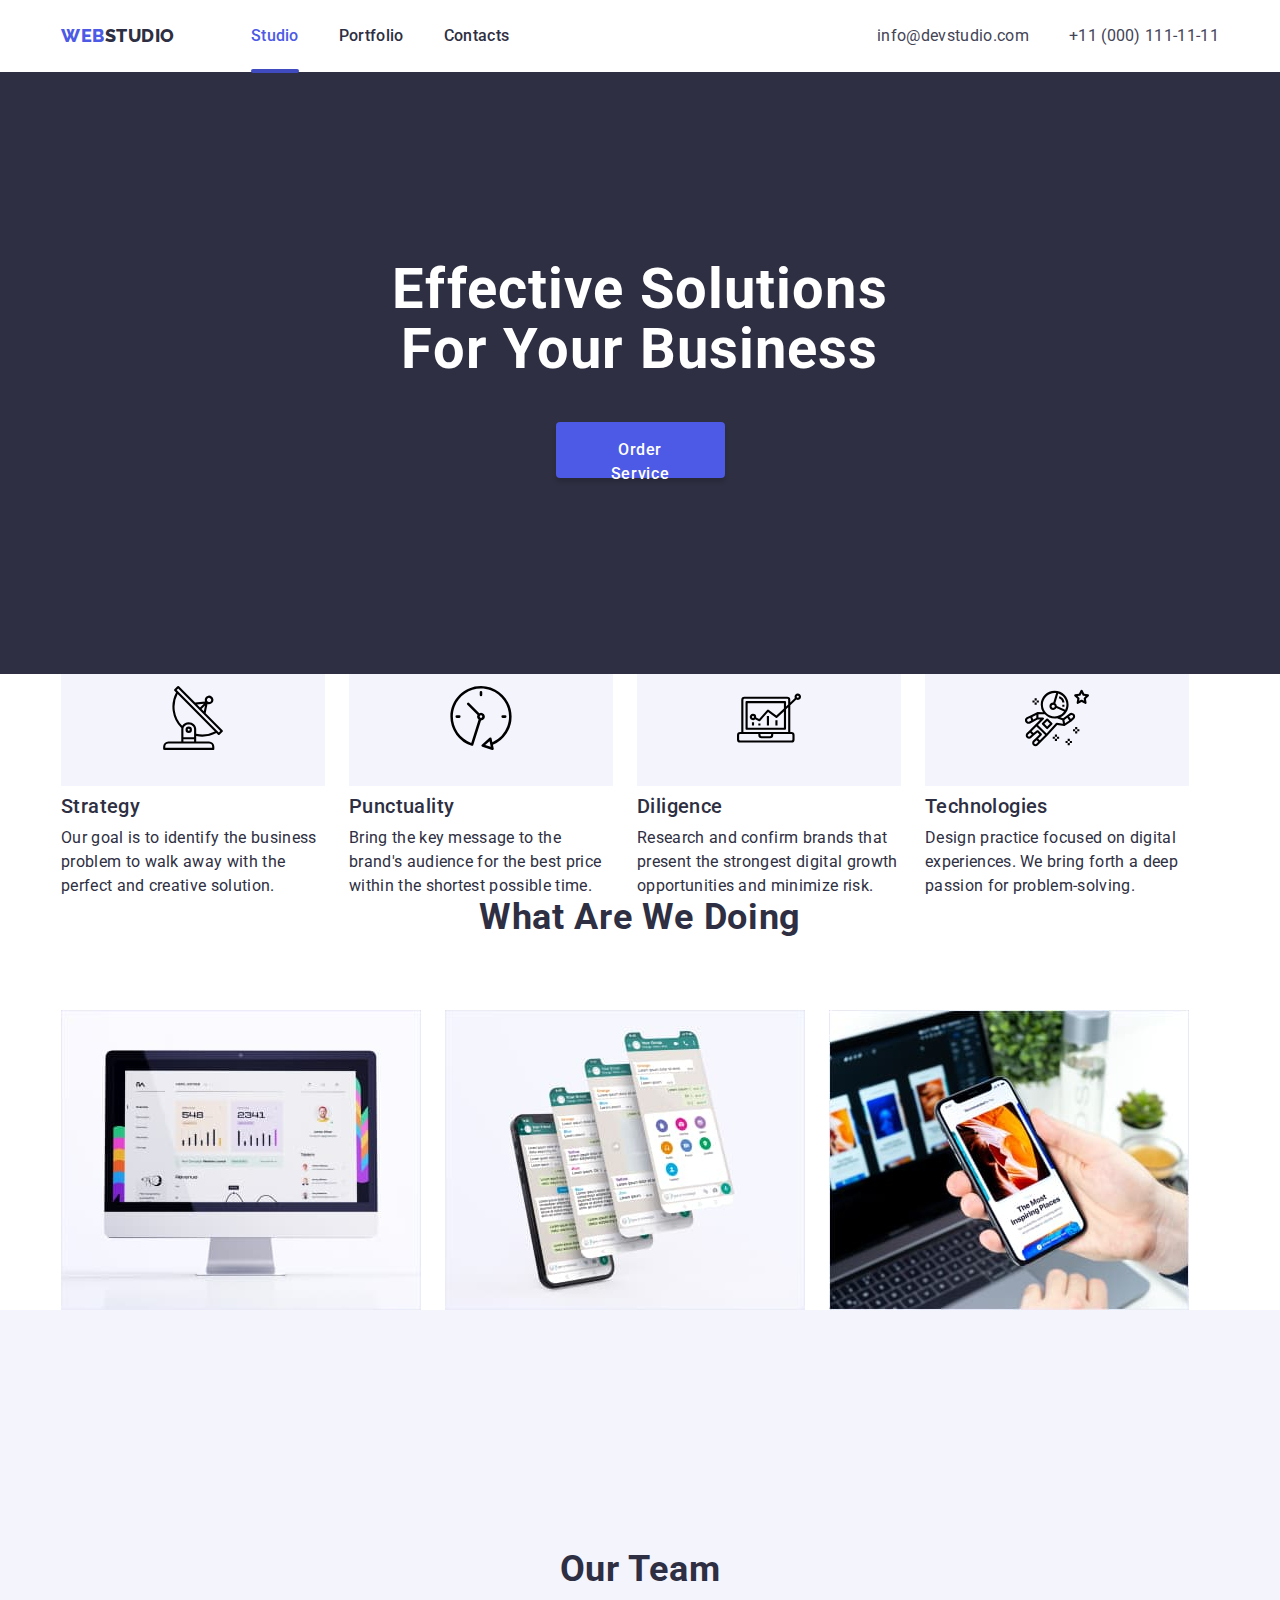
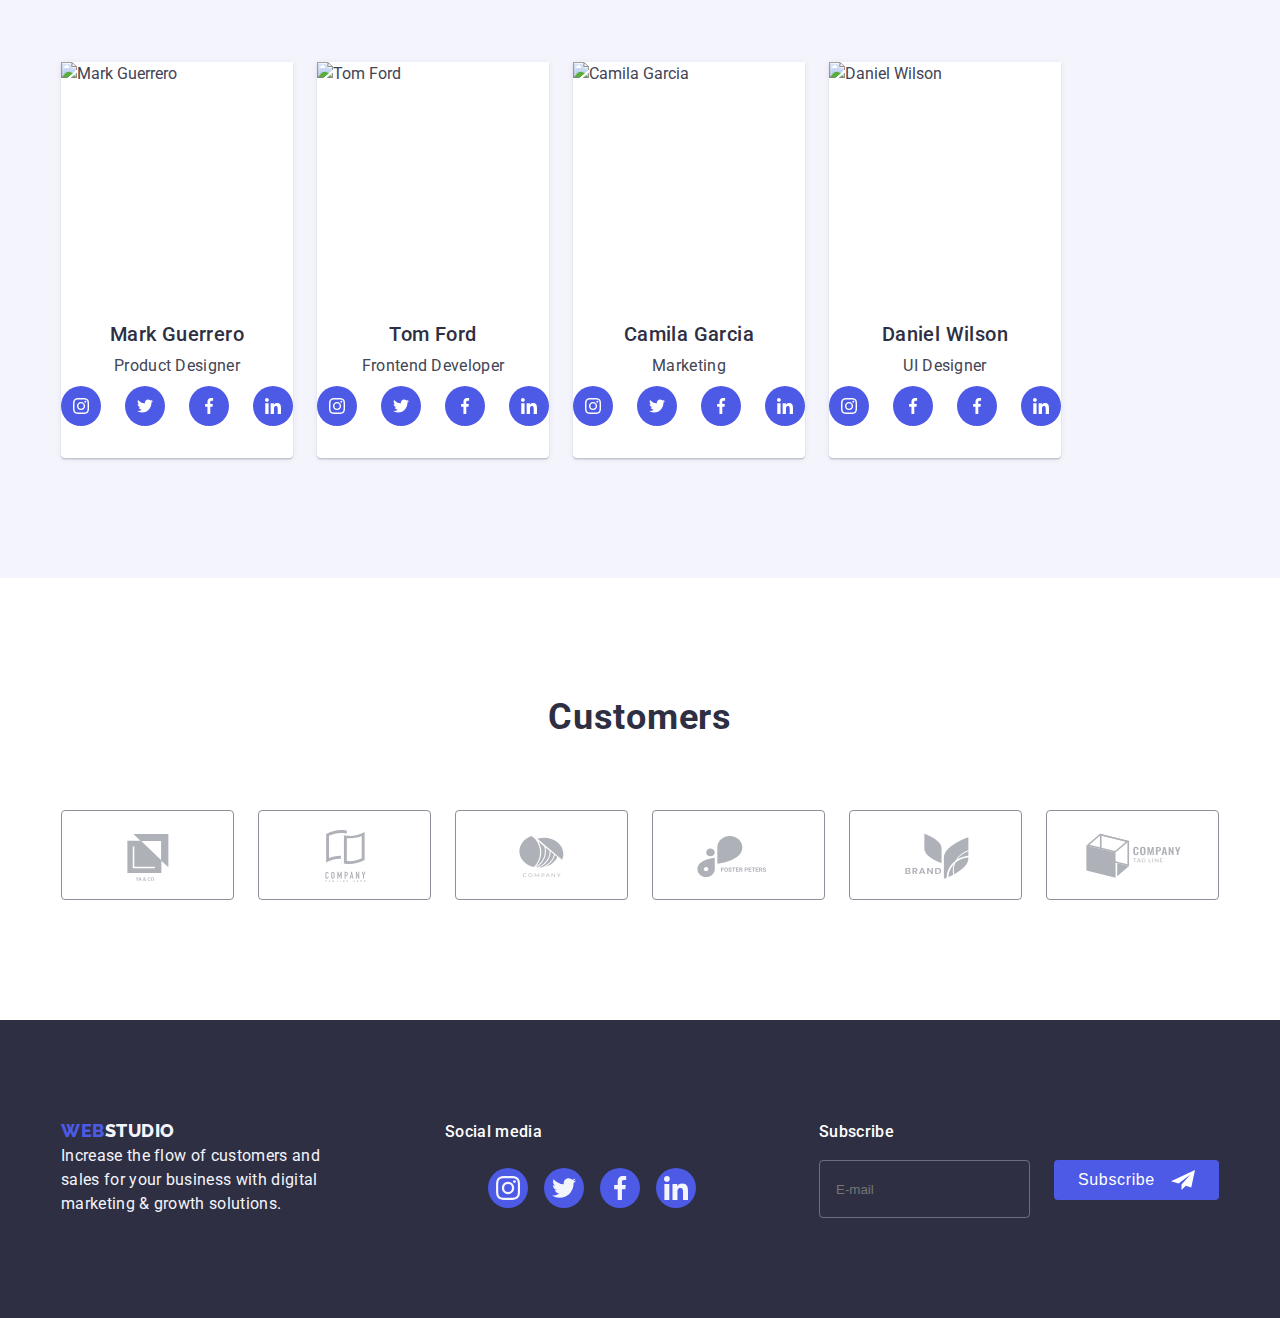
==== commit c6469737: "summary (required)" ====
--- a/index.html
+++ b/index.html
@@ -28,7 +28,7 @@
             <nav class="page-nav">
                 <a class="logo link header-logo" href="./index.html">Web<span class="header-studio link">Studio</span></a>
                 <ul class="menu-list list">
-                    <li class="menu-item"><a class="menu-link link current" href="./index.html">Studio</a></li>
+                    <li class="menu-item studio-link"><a class="menu-studio studio link" href="./index.html">Studio</a></li>
                     <li class="menu-item"><a class="menu-link link" href="./portfolio.html">Portfolio</a></li>
                     <li class="menu-item"><a class="menu-link link" href="">Contacts</a></li>
                 </ul>
--- a/css/basic.css
+++ b/css/basic.css
@@ -50,215 +50,51 @@
 button {
   cursor: pointer;
 }
-/*.section {
-  padding-top: 120px;
-  padding-bottom: 120px;
-}*/
-/*------------Components-----------*/
-/*.conteiner {
-  max-width: 1158px;
-  margin-left: auto;
-  margin-right: auto;
-  padding-left: 15px;
-  padding-right: 15px;
-  margin: 0 auto;
-}
-*/
+.visually-hidden {
+  position: absolute;
+  white-space: nowrap;
+  width: 1px;
+  height: 1px;
+  overflow: hidden;
+  border: 0;
+  padding: 0;
+  clip: rect(0 0 0 0);
+  clip-path: inset(50%);
+  margin: -1px;
+}
+
 .mobile-menu-open-icon {
   stroke: #2e2f42;
 }
 .container {
-  padding-right: 16px;
-  padding-left: 16px;
-}
+  padding-right: 15px;
+  padding-left: 15px;
+}
+
+@media screen and (min-width: 320px){
+  .conteiner {
+      width: 100%;
+      margin-left: auto;
+      margin-right: auto;
+  }
+}
+@media screen and (min-width: 768px){
+  .conteiner {
+      width: 768px;
+  }
+  .conteiner-content {
+      width: 552px;
+  }
+}
+@media screen and (min-width: 1200px) {
+  .conteiner {
+      width: 1158px;
+  }
+}
+
 /*---------HEADER--------*/
-.page-header {
-  padding-top: 24px;
-  padding-bottom: 24px;
-  border-bottom: 1px solid #e7e9fc;
-  box-shadow: 0px 2px 1px rgba(46, 47, 66, 0.08),
-    0px 1px 1px rgba(46, 47, 66, 0.16), 0px 1px 6px rgba(46, 47, 66, 0.08);
-}
-.page-header-conteiner {
-  display: flex;
-  align-items: center;
-  justify-content: space-between;
-}
-.mobile-menu-open {
-  background-color: transparent;
-  border: none;
-  padding: 0;
-  line-height: 0;
-}
-.mobile-menu {
-  position: fixed;
-  width: 100%;
-  height: 100%;
-  top: 0;
-  left: 0;
-  z-index: 100;
-  background-color: #ffffff;
-  box-shadow: 0px 2px 1px rgba(46, 47, 66, 0.08),
-    0px 1px 1px rgba(46, 47, 66, 0.16), 0px 1px 6px rgba(46, 47, 66, 0.08);
-  transition: opacity 250ms cubic-bezier(0.4, 0, 0.2, 1),
-  visibility 250ms cubic-bezier(0.4, 0, 0.2, 1);
-}
-.is-hidden {
-  opacity: 0;
-  visibility: hidden;
-  pointer-events: none;
-}
-
-.mobile-menu.is-hidden .mobile-menu {
-  box-shadow: none;
-  transform: translate(-50%, 100%) scale(0);
-}
-
-.mobile-menu-container {
-  position: relative;
-  height: 100%;
-  padding-top: 80px;
-  padding-left: 40px;
-  padding-bottom: 40px;
-}
-.mobile-menu-close-btn {
-  position: absolute;
-  top: 24px;
-  right: 24px;
-  display: flex;
-  justify-content: center;
-  align-items: center;
-  width: 24px;
-  height: 24px;
-  background-color: #e7e9fc10;
-  border: 1px solid #2e2f4210;
-  border-radius: 50%;
-  transition: background-color 250ms cubic-bezier(0.4, 0, 0.2, 1),
-  border 250ms cubic-bezier(0.4, 0, 0.2, 1);
-}
-.mobile-menu-close-btn:hover,
-.mobile-menu-close-btn:focus {
-  background-color: #404bbf;
-  border-color: transparent;
-}
-
-.mobile-nav {
-  height: 100%;
-  display: flex;
-  flex-direction: column;
-  justify-content: space-between;
-}
-.mobile-close-btn-icon {
-  fill: #2e2f42;
-  transition: 250ms cubic-bezier(0.4, 0, 0.2, 1);
-}
-.mobile-menu-close-btn:hover .mobile-close-btn-icon,
-.mobile-menu-close-btn:focus .mobile-close-btn-icon {
-  fill: #ffffff;
-}
-
-.mobile-menu-link {
-  font-weight: 700;
-  font-size: 36px;
-  line-height: 1.11;
-  letter-spacing: 0.02em;
-  text-transform: capitalize;
-  color: #2e2f42;
-  transition: 250ms cubic-bezier(0.4, 0, 0.2, 1);
-}
-.mobile-menu-link:hover,
-.mobile-menu-link:focus {
-  color: #404bbf;
-}
-.mobile-menu-link.current {
-  color: #404bbf;
-}
-.mobile-menu-nav-items {
-  margin-bottom: 40px;
-}
-.mobile-menu-contacts {
-  display: flex;
-  flex-direction: column;
-  gap: 40px;
-}
-.mobile-menu-cont {
-  transition: 250ms cubic-bezier(0.4, 0, 0.2, 1);
-}
-.mobile-menu-cont.tel {
-  font-weight: 700;
-  font-size: 36px;
-  line-height: 1.11;
-  letter-spacing: 0.02em;
-  text-transform: capitalize;
-  font-style: normal;
-  color: #434455;
-}
-.mobile-menu-cont.mail {
-  font-style: normal;
-  font-weight: 500;
-  font-size: 20px;
-  line-height: 1.2;
-  letter-spacing: 0.02em;
-  color: #434455;
-}
-.mobile-menu-cont:hover,
-.mobile-menu-cont:focus {
-  color: #4d5ae5;
-}
-.mobile-contacts {
-  margin-bottom: 48px;
-}
-.mobile-menu-soc-cont {
-  display: flex;
-  gap: 56px;
-  flex-wrap: wrap;
-}
-.soc-media-link {
-  display: flex;
-  justify-content: center;
-  align-items: center;
-  width: 40px;
-  height: 40px;
-  border-radius: 50%;
-  background-color: #4d5ae5;
-  transition: background-color 250ms cubic-bezier(0.4, 0, 0.2, 1);
-
-}
-.soc-media-link:focus,
-.soc-media-link:hover {
-  border-color: #404bbf;
-}
-.mobile-soc-icon {
-  width: 24px;
-  height: 24px;
-  fill: #f4f4fd;
-}
-.menu {
-  display: none;
-}
-
-.contacts {
-  display: none;
-}
-
-
-/*
-.page-nav {
-  display: flex;
-  align-items: center;
-  margin-right: auto;
-}
-.menu-list {
-  display: flex;
-  flex-direction: row;
-  align-items: flex-start;
-}
-.menu-item:not(:last-child) {
-  margin-right: 40px;
-}
-*/    
+  
 .header-logo {
-  display: inline-block;
   align-items: center;
   color: var(--logo-web-color);
   font-weight: 800;
@@ -267,79 +103,205 @@
   line-height: 1.33;
   letter-spacing: 0.03em;
   text-transform: uppercase;
+  margin-right: 76px;
 }
 
 .header-studio {
   color: var(--primary-text-color);
 }
-/*
-.menu-link {
+
+.hero-title {
+  font-family: "Roboto";
   font-style: normal;
-  display: flex;
-  flex-direction: row;
-  align-items: flex-start;
+  font-weight: 700;
+  max-width: 320px;
+  margin-bottom: 72px;
+  margin-right: auto;
+  margin-left: auto;
+  font-size: 36px;
+  line-height: 1.11;
+  text-align: center;
+  letter-spacing: 0.02em;
+  color: #ffffff;
+  text-transform: capitalize;
+}
+.modal-btn {
+  font-family: "Roboto", sans-serif;
   font-weight: 500;
   font-size: 16px;
-  line-height: 1.5;
-  letter-spacing: 0.02em;
-  color: var(--primary-text-color);
-
-  transition-duration: color 250ms;
-  transition-timing-function: cubic-bezier(0.4, 0, 0.2, 1);
-}
-.menu-link:hover,
-.menu-link:focus {
-  color: var(--active-color);
-}
-.menu-link:active {
-  color: var(--background-btn-color);
-}
-.current {
-  position: relative;
-}
-.current::after {
-  content: '';
-  display: block;
-  width: 100%;
-  height: 4px;
-  background-color: #404BBF;
-  border-radius: 2px;
-  position: absolute;
-  left: 0;
-  bottom: 0;
-  top: 45px;
-}
-
+  font-style: medium;
+  line-height: 1.5;
+  letter-spacing: 0.04em;
+  color: #ffffff;
+  background-color: #4d5ae5;
+  border: none;
+  margin: 0 auto;
+
+}
+.team {
+  padding-top: 96px;
+  padding-bottom: 96px;
+}
+
+@media screen and (min-width: 1200px) {
+  .section-paddings {
+      padding-top: 120px;
+      padding-bottom: 120px;
+  }
+}
+
+@media screen and (max-width: 767px)  {
+  .menu {
+      display: none;
+  }
+  .address {
+      display: none;
+  }
+  .logo-web {
+      color: #4d5ae5;
+  }
+  .page-header {
+      padding-bottom: 24px;
+  }
+}
+.page-header-conteiner {
+  display: flex;
+  align-items: center;
+  justify-content: space-between;
+}
+.mobile-menu-open {
+  stroke: #2E2F42;
+  background: transparent;
+  border: transparent;
+  padding: 0;
+  line-height: 0;
+}
+
+.page-header {
+  padding-top: 24px;
+}
+
+@media screen and (min-width:768px) {
+  .contact-mail {
+      font-size: 12px;
+      line-height: 1.17;
+      letter-spacing: 0.04em;
+      color: #434455;
+      font-style: normal;
+  }
+ 
+
+  .mobile-menu-open {
+      display: none;
+  }
+  .mobile-menu {
+      display: none;
+  }
+  .logo-web {
+      color: #4d5ae5;
+  }
+
+  .menu-link {
+      font-weight: 500;
+      font-size: 16px;
+      line-height: 1.5;
+      letter-spacing: 0.02em;
+      color: #2e2f42;
+      transition: color 250ms cubic-bezier(0.4, 0, 0.2, 1);
+  }
+
+  .menu-link:hover,
+  .menu-link:focus {
+      color: #4d5ae5;
+  }
+
+  .page-nav,
+  .page-header-conteiner {
+      display: flex;
+  }
+
+  .page-header {
+      display: flex;
+      padding-top: 24px;
+      padding-bottom: 12px;
+      box-shadow: 
+      0px 2px 1px rgba(46, 47, 66, 0.08), 
+      0px 1px 1px rgba(46, 47, 66, 0.16), 
+      0px 1px 6px rgba(46, 47, 66, 0.08);
+  }
+
+  .menu-studio {
+      font-weight: 500;
+      font-size: 16px;
+      line-height: 1.5;
+      letter-spacing: 0.02em;
+      color: #4d5ae5;
+  }
+
+  .menu-list {
+      display: flex;
+      gap: 40px;
+      align-items: center;
+  }
+
+  .studio::after {
+      display: block;
+      content: "";
+      width: 48px;
+      height: 4px;
+      background-size: auto;
+      background-color: #404BBF;
+      border-radius: 2px;
+      margin-top: 19px;
+      position: absolute;
+
+  }
+  .studio-link {
+      position: relative;
+  }
+
+}
+@media screen and (max-width:1199px) {
+  .menu-contacts-item:nth-child(1) {
+          margin-bottom: 6px;
+      }
+}
+@media screen and (min-width:1200px) {
+  .menu-contacts {
+      display: flex;
+  }
+  .page-header {
+      padding-top: 24px;
+      padding-bottom: 24px;
+  }
+  .contact-mail {
+      font-style: normal;
+      font-weight: 400;
+      font-size: 16px;
+      line-height: 1.5;
+      letter-spacing: 0.02em;
+      color: #434455;
+      transition: color 250ms cubic-bezier(0.4, 0, 0.2, 1);
+  }
+  .menu-contacts-item:not(:last-child) {
+      margin-right: 40px;
+  }
+  .menu-contacts-item {
+      margin-bottom: none;
+  }
+  .studio::after {
+      margin-top: 21px;
+  }
+}
 .address {
-  justify-content: space-between;
   margin-left: auto;
-}
-.menu-contacts {
-  display: flex;
-  color: var(--accent-color);
-  gap: 40px;
-}
-.contact-mail {
-  display: flex;
-  flex-direction: row;
-  align-items: flex-start;
-  font-size: 16px;
-  line-height: 1.5;
-  letter-spacing: 0.02em;
-  color: var(--accent-color);
-  font-style: normal;
-
-  transition-duration: 250ms;
-  transition-timing-function: cubic-bezier(0.4, 0, 0.2, 1);
-}
+
+}
+
 .contact-mail:hover,
 .contact-mail:focus {
-  color: var(--active-color);
-}
-.contact-mail:active {
-  color: var(--background-btn-color);
-}
-*/
+  color: #4d5ae5;
+}
 
 /*---------HERO--------*/
 .hero {
@@ -347,27 +309,23 @@
   text-align: center;
   padding-top: 112px;
   padding-bottom: 112px;
-  max-width: 1440px;
+  max-width: 480px;
   background-image: linear-gradient(to right,rgba(46, 47, 66, 0.7),
   rgba(46, 47, 66, 0.7)),
-  url("../images/main/people-office\ 1.jpg");
+  url("../images/main/Dark-bg\ \(1\).jpg");
   background-repeat: no-repeat;
   background-position: center;
   background-size: cover;
   margin-right: auto;
   margin-left: auto;
 }
-
-@media (min-device-pixel-ratio: 2),
-  (min-resolution: 192dpi),
-  (min-resolution: 2dppx) {
-  .hero {
-    background-image: linear-gradient(
-        rgba(46, 47, 66, 0.7),
-        rgba(46, 47, 66, 0.7)
-      ),
-      url("../images/main/Dark-bg\ \(1\).jpg");
-  }
+@media screen and (min-device-pixel-ratio: 2) and (max-width: 768px),
+screen and (min-resolution: 192dpi)and (max-width: 768px),
+screen and (min-resolution: 2dppx) and (max-width: 768px){
+    .hero {
+        background-image: linear-gradient(rgba(46, 47, 66, 0.7), rgba(46, 47, 66, 0.7)),
+            url(../imag);
+    }
 }
 
 .hero-title {
@@ -375,16 +333,84 @@
   font-style: normal;
   font-weight: 700;
   max-width: 320px;
-  margin-bottom: 48px;
+  margin-bottom: 72px;
   margin-right: auto;
   margin-left: auto;
   font-size: 36px;
-  line-height: 1.11;
+  line-height: 1.07;
   text-align: center;
   letter-spacing: 0.02em;
   color: #ffffff;
-  text-transform: capitalize;
-}
+}
+@media screen and (min-width: 768px) {
+  .hero {
+      max-width: 768px;
+      background-image: linear-gradient(rgba(46, 47, 66, 0.7), rgba(46, 47, 66, 0.7)),
+          url(../images/hero-img/tablet-hero-min.jpg);
+      background-size: cover;
+      
+  }
+
+  .hero-title {
+      font-weight: 700;
+      font-size: 56px;
+      line-height: 1.07;
+      letter-spacing: 0.02em;
+      color: #ffffff;
+      margin-bottom: 42px;
+      max-width: 497px;
+      margin-left:  auto;
+      margin-right: auto;
+  }
+}
+
+@media screen and (min-device-pixel-ratio: 2) and (min-width: 768px),
+screen and (min-resolution: 192dpi)and (min-width: 768px),
+screen and (min-resolution: 2dppx) and (min-width: 768px) {
+    .hero {
+        background-image: linear-gradient(rgba(46, 47, 66, 0.7), rgba(46, 47, 66, 0.7)),
+            url(../images/hero-img/tablet-hero@2x-min.jpg);
+            background-size: cover;
+    }
+}
+@media screen and (min-width: 1200px) {
+    .hero {
+        max-width: 1440px;
+        background-image: linear-gradient(rgba(46, 47, 66, 0.7), rgba(46, 47, 66, 0.7)),
+            url(../images/hero-img/people-office.jpeg);
+        background-size: cover;
+        padding-bottom: 188px;
+        padding-top: 188px;
+    }
+    .hero-title {
+        font-weight: 700;
+        font-size: 56px;
+        line-height: 1.07;
+        letter-spacing: 0.02em;
+        color: #ffffff;
+        margin-bottom: 42px;
+        max-width: 497px;
+        margin-left: auto;
+        margin-right: auto;
+    }
+}
+@media screen and (min-device-pixel-ratio: 2) and (min-width: 1200px),
+screen and (min-resolution: 192dpi)and (min-width: 1200px),
+screen and (min-resolution: 2dppx) and (min-width: 1200px) {
+    .hero {
+        background-image: linear-gradient(rgba(46, 47, 66, 0.7), rgba(46, 47, 66, 0.7)),
+            url(../images/hero-img/people-office@2x.jpg);
+            background-size: cover;
+    }
+}
+
+
+
+
+
+
+
+
 .modal-btn {
   display: inline-block;
   box-shadow: 0px 4px 4px rgba(0, 0, 0, 0.15);
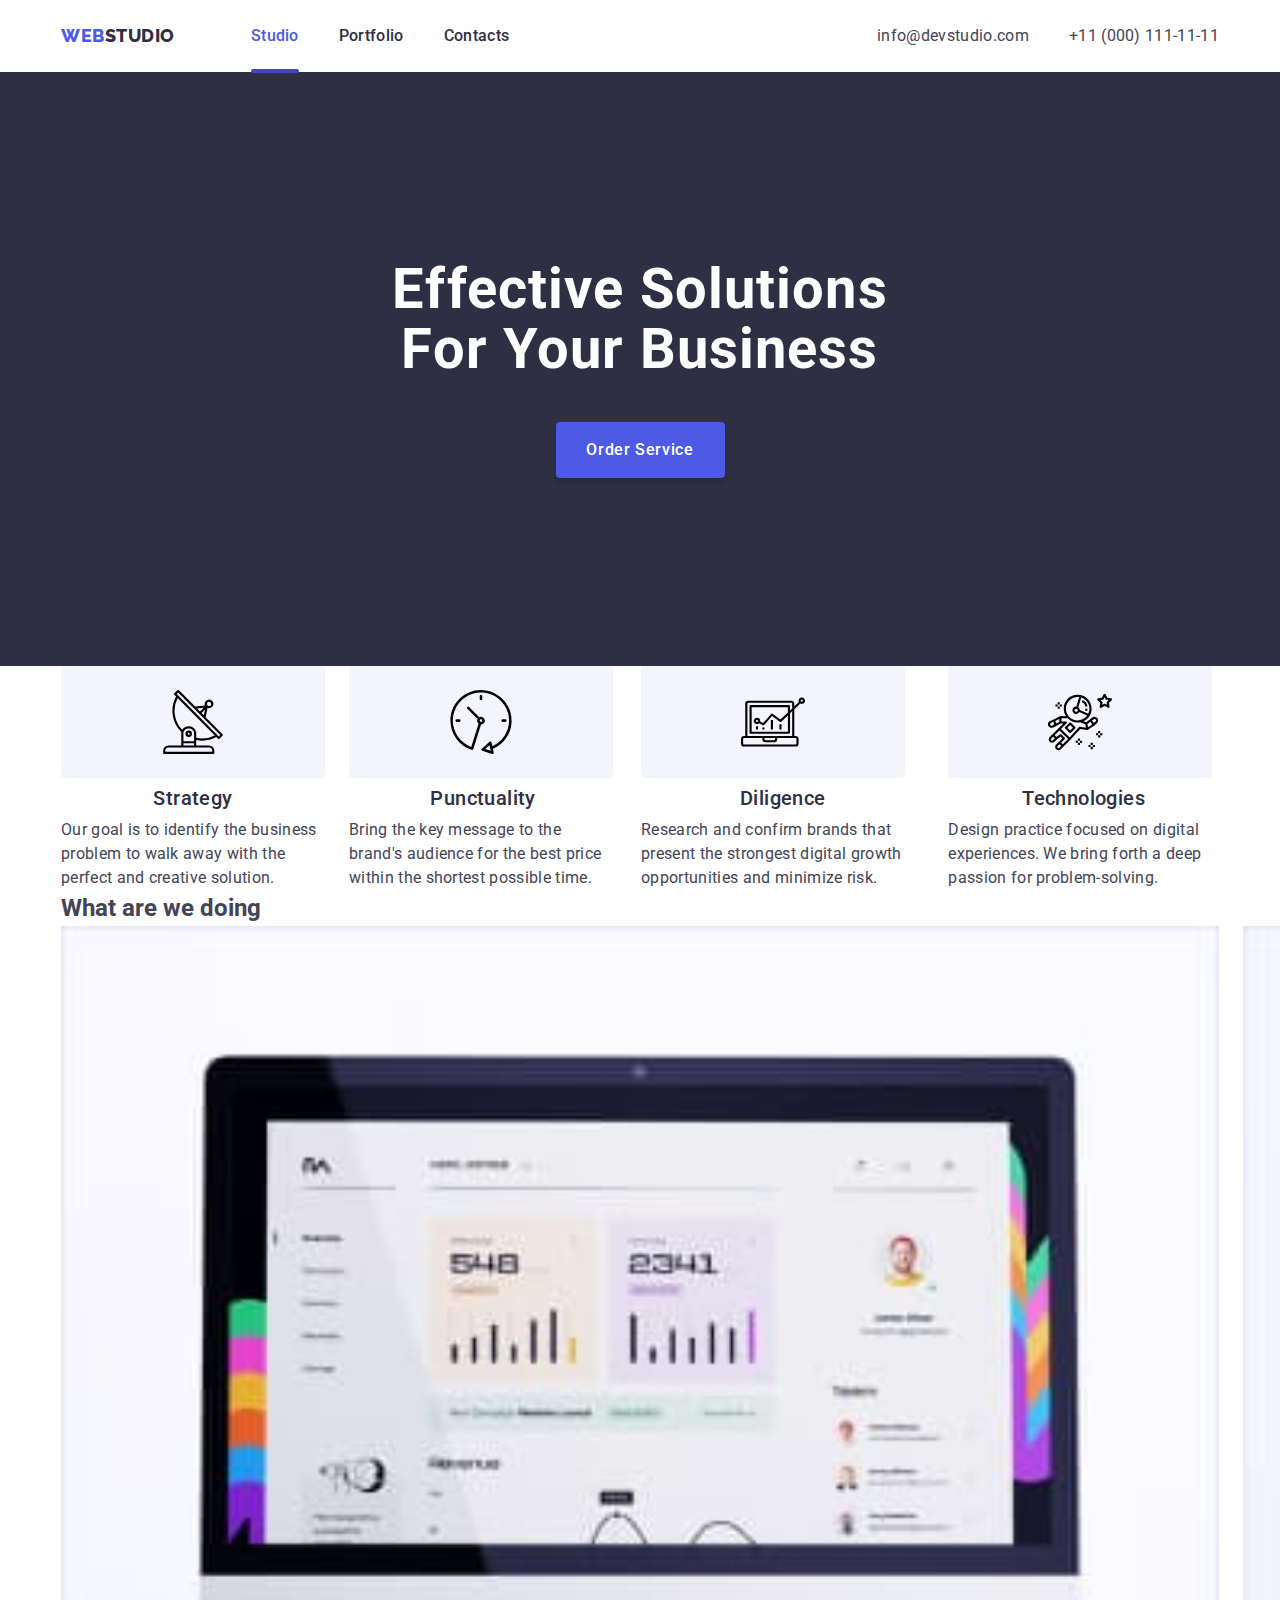
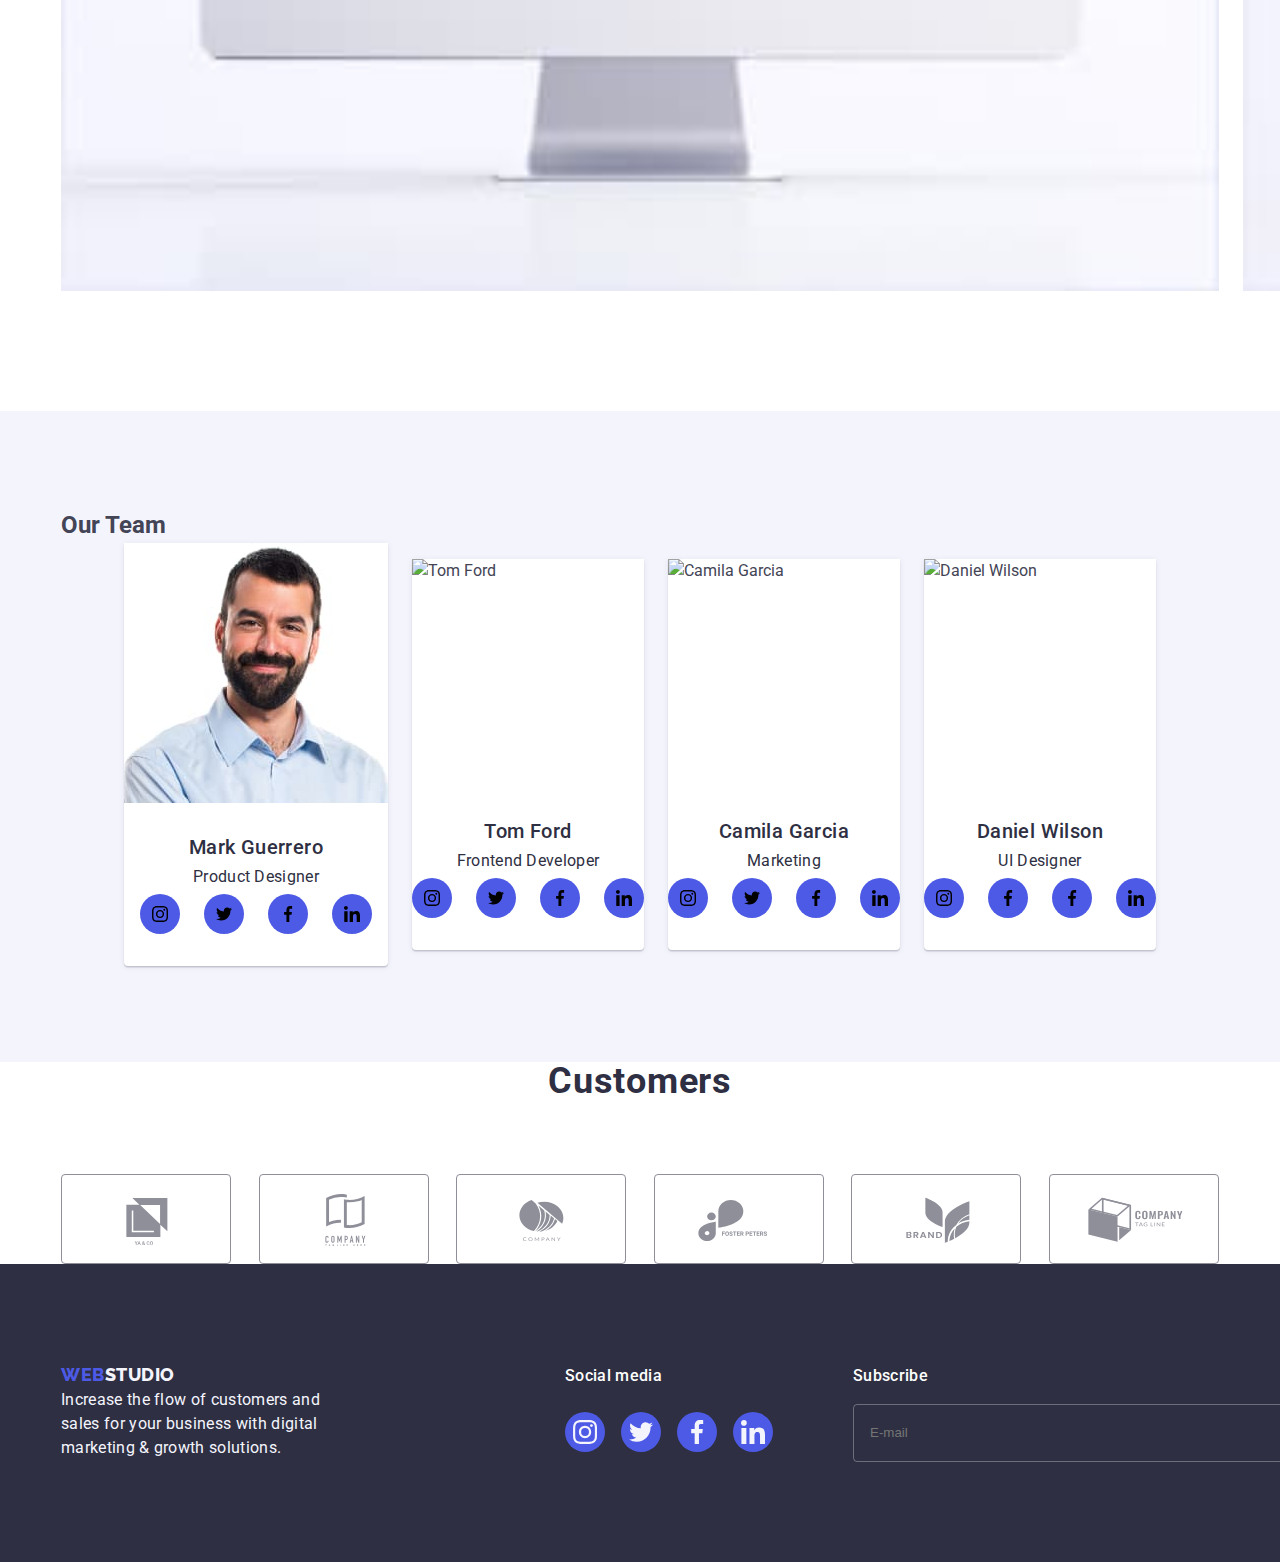
==== commit fb15167e: "summary (required)" ====
--- a/index.html
+++ b/index.html
@@ -260,8 +260,8 @@
             <h2 class="team-title">Our Team</h2>
             <ul class="list list-our-team">
                 <li class="menu-team-item">
-                    <img srcset="./image"
-                    src="./images" alt="Mark Guerrero"  width="264" height="260">
+                    <img class="team-img" srcset="./images/main/mob/mark-mob.jpg"
+                    src="./images/main/mob/mark-mob.jpg" alt="Mark Guerrero"  width="264" height="260">
                     <div class="team-conteiner"><h3 class="suptitle">Mark Guerrero</h3>
                         <p class="job-text">Product Designer</p>
                         <ul class="team-soc-list list">
@@ -293,7 +293,7 @@
                     </div>
                 </li>
                 <li class="menu-team-item">
-                    <img srcset="./image"
+                    <img class="team-img" srcset="./image"
                     src="./images/main/tom.jpg" alt="Tom Ford" width="264" height="260">
                     <div class="team-conteiner"><h3 class="suptitle">Tom Ford</h3>
                         <p class="job-text">Frontend Developer</p>
@@ -326,7 +326,7 @@
                     </div>
                 </li>
                 <li class="menu-team-item">
-                    <img srcset="./image"
+                    <img class="team-img" srcset="./image"
                     src="./images/main/camila.jpg" alt="Camila Garcia" width="264" height="260">
                     <div class="team-conteiner"><h3 class="suptitle">Camila Garcia</h3>
                         <p class="job-text">Marketing</p>
@@ -359,7 +359,7 @@
                     </div>
                 </li>
                 <li class="menu-team-item">
-                    <img srcset="./image"
+                    <img class="team-img" srcset="./image"
                     src="./images/main/daniel.jpg" alt="Daniel Wilson" width="264" height="260">
                     <div class="team-conteiner"><h3 class="suptitle">Daniel Wilson</h3>
                         <p class="job-text">UI Designer</p>
@@ -448,6 +448,7 @@
 
     <footer class="footer">
         <div class="conteiner footer-conteiner">
+            <div class="tablet-footer-conteiner">
             <div class="footer-conteiner-about">
             <a class="logo link logo-footer" href="./index.html">Web<span class="footer-studio link">Studio</span></a>
             <p class="text-footer">Increase the flow of customers and <br> sales for your business with digital <br> marketing & growth solutions.</p>
--- a/css/basic.css
+++ b/css/basic.css
@@ -73,22 +73,22 @@
 
 @media screen and (min-width: 320px){
   .conteiner {
-      width: 100%;
-      margin-left: auto;
-      margin-right: auto;
+    width: 100%;
+    margin-left: auto;
+    margin-right: auto;
   }
 }
 @media screen and (min-width: 768px){
   .conteiner {
-      width: 768px;
+    width: 768px;
   }
   .conteiner-content {
-      width: 552px;
+    width: 552px;
   }
 }
 @media screen and (min-width: 1200px) {
   .conteiner {
-      width: 1158px;
+    width: 1158px;
   }
 }
 
@@ -145,23 +145,23 @@
 
 @media screen and (min-width: 1200px) {
   .section-paddings {
-      padding-top: 120px;
-      padding-bottom: 120px;
+    padding-top: 120px;
+    padding-bottom: 120px;
   }
 }
 
 @media screen and (max-width: 767px)  {
   .menu {
-      display: none;
+    display: none;
   }
   .address {
-      display: none;
+    display: none;
   }
   .logo-web {
-      color: #4d5ae5;
+    color: #4d5ae5;
   }
   .page-header {
-      padding-bottom: 24px;
+    padding-bottom: 24px;
   }
 }
 .page-header-conteiner {
@@ -183,114 +183,114 @@
 
 @media screen and (min-width:768px) {
   .contact-mail {
-      font-size: 12px;
-      line-height: 1.17;
-      letter-spacing: 0.04em;
-      color: #434455;
-      font-style: normal;
+    font-size: 12px;
+    line-height: 1.17;
+    letter-spacing: 0.04em;
+    color: #434455;
+    font-style: normal;
   }
  
 
   .mobile-menu-open {
-      display: none;
+    display: none;
   }
   .mobile-menu {
-      display: none;
+    display: none;
   }
   .logo-web {
-      color: #4d5ae5;
+    color: #4d5ae5;
   }
 
   .menu-link {
-      font-weight: 500;
-      font-size: 16px;
-      line-height: 1.5;
-      letter-spacing: 0.02em;
-      color: #2e2f42;
-      transition: color 250ms cubic-bezier(0.4, 0, 0.2, 1);
+    font-weight: 500;
+    font-size: 16px;
+    line-height: 1.5;
+    letter-spacing: 0.02em;
+    color: #2e2f42;
+    transition: color 250ms cubic-bezier(0.4, 0, 0.2, 1);
   }
 
   .menu-link:hover,
   .menu-link:focus {
-      color: #4d5ae5;
+    color: #4d5ae5;
   }
 
   .page-nav,
   .page-header-conteiner {
-      display: flex;
+    display: flex;
   }
 
   .page-header {
-      display: flex;
-      padding-top: 24px;
-      padding-bottom: 12px;
-      box-shadow: 
+    display: flex;
+    padding-top: 24px;
+    padding-bottom: 12px;
+    box-shadow: 
       0px 2px 1px rgba(46, 47, 66, 0.08), 
       0px 1px 1px rgba(46, 47, 66, 0.16), 
       0px 1px 6px rgba(46, 47, 66, 0.08);
   }
 
   .menu-studio {
-      font-weight: 500;
-      font-size: 16px;
-      line-height: 1.5;
-      letter-spacing: 0.02em;
-      color: #4d5ae5;
+    font-weight: 500;
+    font-size: 16px;
+    line-height: 1.5;
+    letter-spacing: 0.02em;
+    color: #4d5ae5;
   }
 
   .menu-list {
-      display: flex;
-      gap: 40px;
-      align-items: center;
+    display: flex;
+    gap: 40px;
+    align-items: center;
   }
 
   .studio::after {
-      display: block;
-      content: "";
-      width: 48px;
-      height: 4px;
-      background-size: auto;
-      background-color: #404BBF;
-      border-radius: 2px;
-      margin-top: 19px;
-      position: absolute;
+    display: block;
+    content: "";
+    width: 48px;
+    height: 4px;
+    background-size: auto;
+    background-color: #404BBF;
+    border-radius: 2px;
+    margin-top: 19px;
+    position: absolute;
 
   }
   .studio-link {
-      position: relative;
+    position: relative;
   }
 
 }
 @media screen and (max-width:1199px) {
   .menu-contacts-item:nth-child(1) {
-          margin-bottom: 6px;
+    margin-bottom: 6px;
       }
 }
 @media screen and (min-width:1200px) {
   .menu-contacts {
-      display: flex;
+    display: flex;
   }
   .page-header {
-      padding-top: 24px;
-      padding-bottom: 24px;
+    padding-top: 24px;
+    padding-bottom: 24px;
   }
   .contact-mail {
-      font-style: normal;
-      font-weight: 400;
-      font-size: 16px;
-      line-height: 1.5;
-      letter-spacing: 0.02em;
-      color: #434455;
-      transition: color 250ms cubic-bezier(0.4, 0, 0.2, 1);
+    font-style: normal;
+    font-weight: 400;
+    font-size: 16px;
+    line-height: 1.5;
+    letter-spacing: 0.02em;
+    color: #434455;
+    transition: color 250ms cubic-bezier(0.4, 0, 0.2, 1);
   }
   .menu-contacts-item:not(:last-child) {
-      margin-right: 40px;
+    margin-right: 40px;
   }
   .menu-contacts-item {
-      margin-bottom: none;
+    margin-bottom: none;
   }
   .studio::after {
-      margin-top: 21px;
+    margin-top: 21px;
   }
 }
 .address {
@@ -322,10 +322,10 @@
 @media screen and (min-device-pixel-ratio: 2) and (max-width: 768px),
 screen and (min-resolution: 192dpi)and (max-width: 768px),
 screen and (min-resolution: 2dppx) and (max-width: 768px){
-    .hero {
-        background-image: linear-gradient(rgba(46, 47, 66, 0.7), rgba(46, 47, 66, 0.7)),
+  .hero {
+    background-image: linear-gradient(rgba(46, 47, 66, 0.7), rgba(46, 47, 66, 0.7)),
             url(../imag);
-    }
+  }
 }
 
 .hero-title {
@@ -344,78 +344,71 @@
 }
 @media screen and (min-width: 768px) {
   .hero {
-      max-width: 768px;
-      background-image: linear-gradient(rgba(46, 47, 66, 0.7), rgba(46, 47, 66, 0.7)),
-          url(../images/hero-img/tablet-hero-min.jpg);
-      background-size: cover;
+    max-width: 768px;
+    background-image: linear-gradient(rgba(46, 47, 66, 0.7), rgba(46, 47, 66, 0.7)),
+      url(../images/hero-img/tablet-hero-min.jpg);
+    background-size: cover;
       
   }
 
   .hero-title {
-      font-weight: 700;
-      font-size: 56px;
-      line-height: 1.07;
-      letter-spacing: 0.02em;
-      color: #ffffff;
-      margin-bottom: 42px;
-      max-width: 497px;
-      margin-left:  auto;
-      margin-right: auto;
+    font-weight: 700;
+    font-size: 56px;
+    line-height: 1.07;
+    letter-spacing: 0.02em;
+    color: #ffffff;
+    margin-bottom: 42px;
+    max-width: 497px;
+    margin-left:  auto;
+    margin-right: auto;
   }
 }
 
 @media screen and (min-device-pixel-ratio: 2) and (min-width: 768px),
 screen and (min-resolution: 192dpi)and (min-width: 768px),
 screen and (min-resolution: 2dppx) and (min-width: 768px) {
-    .hero {
-        background-image: linear-gradient(rgba(46, 47, 66, 0.7), rgba(46, 47, 66, 0.7)),
-            url(../images/hero-img/tablet-hero@2x-min.jpg);
-            background-size: cover;
-    }
+  .hero {
+    background-image: linear-gradient(rgba(46, 47, 66, 0.7), rgba(46, 47, 66, 0.7)),
+    url(../images/hero-img/tablet-hero@2x-min.jpg);
+    background-size: cover;
+  }
 }
 @media screen and (min-width: 1200px) {
-    .hero {
-        max-width: 1440px;
-        background-image: linear-gradient(rgba(46, 47, 66, 0.7), rgba(46, 47, 66, 0.7)),
+  .hero {
+    max-width: 1440px;
+    background-image: linear-gradient(rgba(46, 47, 66, 0.7), rgba(46, 47, 66, 0.7)),
             url(../images/hero-img/people-office.jpeg);
-        background-size: cover;
-        padding-bottom: 188px;
-        padding-top: 188px;
-    }
-    .hero-title {
-        font-weight: 700;
-        font-size: 56px;
-        line-height: 1.07;
-        letter-spacing: 0.02em;
-        color: #ffffff;
-        margin-bottom: 42px;
-        max-width: 497px;
-        margin-left: auto;
-        margin-right: auto;
-    }
+    background-size: cover;
+    padding-bottom: 188px;
+    padding-top: 188px;
+  }
+  .hero-title {
+    font-weight: 700;
+    font-size: 56px;
+    line-height: 1.07;
+    letter-spacing: 0.02em;
+    color: #ffffff;
+    margin-bottom: 42px;
+    max-width: 497px;
+    margin-left: auto;
+    margin-right: auto;
+  }
 }
 @media screen and (min-device-pixel-ratio: 2) and (min-width: 1200px),
 screen and (min-resolution: 192dpi)and (min-width: 1200px),
 screen and (min-resolution: 2dppx) and (min-width: 1200px) {
-    .hero {
-        background-image: linear-gradient(rgba(46, 47, 66, 0.7), rgba(46, 47, 66, 0.7)),
-            url(../images/hero-img/people-office@2x.jpg);
-            background-size: cover;
-    }
-}
-
-
-
-
-
-
-
+  .hero {
+    background-image: linear-gradient(rgba(46, 47, 66, 0.7), rgba(46, 47, 66, 0.7)),
+    url(../images/hero-img/people-office@2x.jpg);
+    background-size: cover;
+  }
+}
 
 .modal-btn {
-  display: inline-block;
+  width: 169px;
+  height: 56px;
   box-shadow: 0px 4px 4px rgba(0, 0, 0, 0.15);
   border-radius: 4px;
-  padding: 16px 32px;
   font-family: "Roboto", sans-serif;
   font-weight: 500;
   font-size: 16px;
@@ -432,205 +425,490 @@
 }
 .modal-btn:hover,
 .modal-btn:focus {
-  background: var(--background-btn-color);
-}
-/*---------FEATURES--------*/
-.features section {
-  padding-bottom: 60px;
-}
-.list-about {
-  display: flex;
-}
-.visually-hidden {
-  white-space: nowrap;
-  width: 1px;
-  height: 1px;
-  overflow: hidden;
-  border: 0;
-  padding: 0;
-  clip: rect(0 0 0 0);
-  clip-path: inset(50%);
-  margin: -1px;
-}
-.suptitle-item:not(:last-child) {
-  margin-right: 24px;
-}
-.suptitle-item {
-  width: 264px;
-}
+  background-color: var(--background-btn-color);
+}
+
+@media screen and (max-width: 767px) {
+  .list-about {
+    row-gap: 72px;
+  }
+  .suptitle {
+    text-align: center;
+  }
+  .suptitle-item {
+    justify-content: space-between;
+  }
+}
+@media screen and (max-width: 1199px) {
+  .suptitle-item-icon {
+    display: none;
+  }
+  .suptitle {
+    font-weight: 700;
+    font-size: 36px;
+    line-height: 1.11;
+    letter-spacing: 0.02em;
+    color: #2e2f42;
+  }
+  .list-about {
+    display: flex;
+    flex-wrap: wrap;
+    column-gap: 24px;
+    row-gap: 72px;
+    margin-top: 96px;
+  }
+
+}
+@media screen and (min-width: 767px) {
+  .suptitle {
+    text-align: start;
+  }
+      
+}
+@media screen and (max-width: 1199px) {
+  /* .suptitle-item:nth-child(-n+2) {
+          margin-bottom: 72px;
+      } */
+
+  .suptitle-item {
+    margin: 0 auto;
+    width: 356px;
+
+  }.suptitle {
+    font-weight: 500;
+  }
+}
+@media screen and (min-width: 1200px) {
+
+  .list-about {
+    display: flex;
+    column-gap: 24px;
+
+  }
+  .suptitle-item-conteiner {
+    display: flex;
+    justify-content: center;
+    background: #F4F4FD;
+    border-radius: 4px;
+    margin-bottom: 8px;
+    padding-top: 24px;
+    padding-bottom: 24px;
+    width: 264px;
+          
+  }
+  
+  .suptitle {
+    font-weight: 500;
+    font-size: 20px;
+    line-height: 1.2;
+    letter-spacing: 0.02em;
+    color: #2e2f42;
+  }
+  .features-text {
+    font-weight: 400; 
+  }
+}
+.suptitle-item-icon {
+  width: 64px;
+  height: 64px;
+}
+.features-text {
+  font-size: 16px;
+  line-height: 1.5;
+  letter-spacing: 0.02em;
+  color: #434455;
+  margin-top: 8px;
+}
+
+@media screen and (max-width: 1199px){
+  .work {
+    display: none;
+  }
+  
+}
+@media screen and (min-width: 1200px) {  
+  .work {
+    padding-bottom: 120px;
+  }
+}
+.list-work {
+  display: flex;
+  gap: 24px;
+}
+.work-picture {
+  display: block;
+  min-width: 100%;
+  height: auto;
+}
+
+
+@media screen and (max-width: 767px) {
+  .list-our-team {
+    display: flex;
+    flex-direction: column;
+    align-items: center;
+    justify-content: center;
+    row-gap: 72px;
+  }
+
+}
+@media screen and (min-width: 768px) {
+  .list-our-team {
+    display: flex;
+    flex-wrap: wrap;
+    align-items: center;
+    justify-content: center;
+    row-gap: 72px;
+    column-gap: 24px;
+  }  
+}
+
+@media screen and (min-width: 1200px) {
+  .list-our-team {
+    display: flex;
+    align-items: center;
+    gap: 24px;
+    justify-content: center;
+    flex-wrap: nowrap;
+  }
+}
+
 .suptitle {
-  font-style: normal;
   font-weight: 500;
   font-size: 20px;
   line-height: 1.2;
+  text-align: center;
   letter-spacing: 0.02em;
-  color: var(--primary-text-color);
-  margin-bottom: 8px;
-}
-.features-text {
-  font-style: normal;
-  font-size: 16px;
-  line-height: 1.5;
-  letter-spacing: 0.02em;
-  color: var(--primary-text-color);
-}
-.suptitle-item-conteiner {
-  display: flex;
-  align-items: center;
-  justify-content: center;
-  width: 264px;
-  height: 112px;
-  background-color: #F4F4FD;
-  margin-bottom: 8px;
- }
-.suptitle-item-icon {
-  display: flex;
-  align-items: center;
-  justify-content: center;
-  background-color: #F4F4FD;
-  border-radius: 4px;
-  margin-bottom: 24px;
-
-  transition-duration: 250ms;
-  transition-timing-function: cubic-bezier(0.4, 0, 0.2, 1);
-}
-.suptitle-item-icon:hover,
-.suptitle-item-icon:focus {
-  fill:#4D5AE5;
-  border-radius: 4px;;
-}
-/*---------PROJECTS--------*/
-.work-picture:not(:nth-child(3n)) {
-  margin-right: 24px;
-}
-.work-title {
-  margin-bottom: 72px;
-  text-align: center;
-  font-size: 36px;
-  line-height: 1.11;
-  letter-spacing: 0.02em;
-  text-transform: capitalize;
-  color: var(--primary-text-color);
-}
-.list-work {
-  display: flex;
-  flex-wrap: wrap;
-}
-/*---------TEAM--------*/
-.team {
-  background-color: #f4f4fd;
-  padding-bottom: 120px;
-  padding-top: 120px;
+  color: #2e2f42;
+}
+.team-img {
+  display: block;
+  min-width: 100%;
+  height: auto;
 }
 .team-conteiner {
   padding-top: 32px;
   padding-bottom: 32px;
+  
+}
+.job-text {
+  font-weight: 400;
+  font-size: 16px;
+  line-height: 1.2;    
   text-align: center;
-}
-.team-title {
-  padding-top: 120px;
-  margin-bottom: 72px;
-  text-align: center;
-  font-style: normal;
-  width: 700;
-  font-size: 36px;
-  line-height: 1.11;
-  letter-spacing: 0.02em;
-  text-transform: capitalize;
-  color: var(--primary-text-color);
-}
-.list-our-team:not(:nth-child(4n)) {
-  display: flex;
-  flex-wrap: wrap;
-  gap: 24px;
-}
+  letter-spacing: 0.02em;    
+  color: #2e2f42;
+  margin-top: 8px;
+}
+.team {
+  background-color: #f4f4fd;
+  
+}
+
 .menu-team-item {
   background-color: #ffffff;
-  box-shadow: 0px 1px 6px rgba(46, 47, 66, 0.08),
-  0px 1px 1px rgba(46, 47, 66, 0.16), 0px 2px 1px rgba(46, 47, 66, 0.08);
   border-radius: 0px 0px 4px 4px;
-}
-.job-text {
-  font-size: 16px;
-  line-height: 1.5;
-  text-align: center;
-  letter-spacing: 0.02em;
-  color: var(--accent-color);
-  margin-bottom: 8px;
+  box-shadow: 0px 1px 6px rgba(46, 47, 66, 0.08), 0px 1px 1px rgba(46, 47, 66, 0.16), 0px 2px 1px rgba(46, 47, 66, 0.08);
 }
 .team-soc-list {
   display: flex;
   justify-content: center;
+  margin-top: 8px;
   gap: 24px;
 }
-.team-soc-item {
+.team-soc-link {
+  display:flex;
+  justify-content: center;
+  align-items: center;
   width: 40px;
   height: 40px;
-}
-.team-soc-link {
-  width: 100%;
-  height: 100%;
-  display: flex;
-  align-items: center;
-  justify-content: center;
   border-radius: 50%;
-  transition: background-color ;
-  background-color: #4D5AE5;
-
-  transition-duration: 250ms;
-  transition-timing-function: cubic-bezier(0.4, 0, 0.2, 1);
+  background-color: #4d5ae5;
+  transition: background-color 250ms cubic-bezier(0.4, 0, 0.2, 1);
 }
 .team-soc-link:hover,
 .team-soc-link:focus {
-  background-color: #404bbf;
-}
-.section-team-icon {
-  fill: #ffffff;
-}
-
-/* CUSTOMERS */
-.costumers {
-  padding-bottom: 120px;
-  padding-top: 120px;
-}
-
-.costumers-list {
-  display: flex;
-  gap: 24px;
-  padding: 0px;
+  background-color: #404BBF;
+}
+
+/*------CUSTOMERS------ */
+
+@media screen and (min-width: 320px) {
+  .costumers-list {
+    display: flex;
+    align-items: center;
+    flex-direction: column;
+    justify-content: center;
+    row-gap: 24px;
+  }
+  .customers-link-tag {
+    width: 190px;
+  }
+}
+@media screen and (min-width: 480px) {
+  .costumers-list {
+    display: flex;
+    align-items: center;
+    flex-wrap: wrap;
+    justify-content: center;
+    row-gap: 72px;
+    column-gap: 24px;
+    flex-direction:row;
+  }
+  
+}
+/* @media screen and (min-width: 480px) {
+  .conteiner-content {
+    width: 552px;
+  }
+} */
+@media screen and (min-width: 768px) {
+  .customers-link-tag {
+    max-width: 168px;
+  }
+}
+@media screen and (min-width: 1199px) {
+  .costumers-list {
+    display: flex;
+    justify-content: space-between;
+    gap: 24px;
+    flex-direction: row;
+    flex-wrap: nowrap;
+  }
+  .customers-link-tag {
+    width: 168px;
+  }
 }
 .costumers-header {
   font-weight: 700;
-  color: #2E2F42;
   font-size: 36px;
   line-height: 1.11;
   text-align: center;
   letter-spacing: 0.02em;
-  text-transform: capitalize;
+  color: #2e2f42;
   margin-bottom: 72px;
 }
-.customers-link {
-  width: calc((100% - 120px) / 6);
-}
-.customers-link-tag {
-  border: 1px solid #8e8f99;
+
+.customers-link-tag{
+  display: flex;
+  justify-content: center;
+  align-content: center;
+  align-items: center;
+  min-height: 88px;
+  border: 1px solid #8E8F99;
   border-radius: 4px;
-  height: 88px;
-  display: flex;
-  justify-content: center;
-  align-items: center;
-  fill: #afb1b8;
-  transition: fill 250ms linear;
-  transition-timing-function: cubic-bezier(0.4, 0, 0.2, 1);
-}
-.costummers-items {
-}
-
+  fill: #8E8F99;
+  transition: fill 250ms cubic-bezier(0.4, 0, 0.2, 1),
+    border-color 250ms cubic-bezier(0.4, 0, 0.2, 1);
+}
 .customers-link-tag:hover,
 .customers-link-tag:focus {
-  fill: #404BBF;
-  border: 1px solid #404BBF;
-}
+  fill:  #404bbf;
+  border-color:#404bbf;
+}
+
+/*---------FOOTER--------*/
+
+@media screen and (max-width: 479px) {
+  .footer-input {
+    width: 290px;
+  }  
+}
+
+@media screen and (min-width: 480px) {
+  .footer-input {
+    width: 398px;
+  }  
+}
+
+@media screen and (max-width: 767px) {
+  /* .logo-footer {
+      display: flex;
+      justify-content: center;
+  } */
+  .text-footer {
+    margin-right: auto;
+    margin-left: auto;
+    text-align: left;
+  }
+  .footer-conteiner-about {
+    margin-bottom: 72px;
+    text-align: center;
+  }
+  .social-media {
+    margin-right: auto;
+    margin-left: auto;
+      }
+  .social-title {
+    text-align: center;
+  }
+  .footer-subscribe {
+    display: block;
+    justify-content: center;
+    text-align: center;
+  }
+  
+  .subscribe-text {
+    text-align: center;
+  }
+ 
+  .footer-btn {  
+    margin-top: 16px;
+    margin-right: auto;
+    margin-left: auto;
+  }
+
+}
+@media screen and (min-width: 768px) {
+
+  .tablet-footer-conteiner {
+    display: flex;
+  }
+  .footer-conteiner-about {
+    margin-right: 24px;
+  }
+  .footer-subscribe {
+    margin-top: 72px;
+  }
+  .footer-btn {
+    margin-left: 16px;
+  }
+  .footer-form-input {
+    width: 264px;
+  }
+}
+@media screen and (min-width: 1199px) {
+  .footer-conteiner-about {
+    margin-right: 120px;
+
+  }
+  .footer-subscribe {
+    margin-left: 80px;
+  }
+  .footer-conteiner {
+    display: flex;
+  }
+  .footer-subscribe {
+    margin-top: 0px;
+    padding-left: 0px;
+  }
+  .footer-btn {
+    display: flex;
+  }
+  .footer-form {
+    display: flex;
+  }
+  .footer-logo-box {
+    padding-left: 0px;
+  }
+}
+.text-footer {
+  font-size: 16px;
+  line-height: 1.5;    
+  letter-spacing: 0.02em;    
+  color: #e7e9fc;
+  width: 264px;
+  margin-top: 16px;
+}
+
+.footer {
+  background-color:#2e2f42;
+  padding-top: 100px;
+  padding-bottom: 100px;
+}
+.logo-component-footer {
+  font-family: 'Raleway', sans-serif;
+  font-weight: 800;
+  font-size: 18px;
+  line-height: 1.16;
+  text-transform: uppercase;
+  color: #ffffff;
+}
+.social-media {
+  display: block;
+  width: 208px;
+}
+.social-title {
+  font-weight: 500;
+  font-size: 16px;
+  line-height: 1.5;
+  letter-spacing: 0.02em;
+  color: #ffffff;
+  margin-bottom: 16px;
+}
+.footer-logo-block {
+  display: flex;
+  justify-content: space-between;
+
+}
+.footer-social-box {
+  display: flex;
+  justify-content:center;
+  align-items: center;
+  width: 40px;
+  height: 40px;
+  border-radius: 50%;
+  background-color: rgba(255, 255, 255, 0.1);
+}
+.footer-social-box:hover,
+.footer-social-box:focus {
+  background-color: #31D0AA;
+}
+.footer-social-box {
+  transition: background-color 250ms cubic-bezier(0.4, 0, 0.2, 1);
+}
+.subscribe-text {
+  font-weight: 500;
+  font-size: 16px;
+  line-height: 1.5;
+  letter-spacing: 0.02em;
+  color: #ffffff;
+  margin-bottom: 16px;
+  
+}
+
+.footer-form-input {
+  border: 1px solid rgba(255, 255, 255, 0.3);
+  filter: drop-shadow(0px 4px 4px rgba(0, 0, 0, 0.15));
+  border-radius: 4px;
+  height: 40px;
+  background-color: transparent;
+  color: #ffffff;
+  padding-left: 16px;
+}
+.footer-form-input::placeholder {
+  font-weight: 400;
+  font-size: 12px;
+  line-height: 200;
+  display: flex;
+  align-items: center;
+  letter-spacing: 0.04em;
+  color: rgba(255, 255, 255, 0.6);
+}
+.footer-form-btn {
+  background-color: #4d5ae5;
+  color: #ffffff;
+  border-radius: 4px;
+  box-shadow: 0px 4px 4px rgba(0, 0, 0, 0.15);
+  transition: background-color 250ms cubic-bezier(0.4, 0, 0.2, 1);
+  padding: 6px 24px 7px 24px;
+}
+
+.footer-form-btn-icon {
+  transform: translateY(20%);
+  margin-left: 16px;
+  width: 24px;
+  height: 20px;
+}
+.footer-form-btn:hover,
+.footer-form-btn:focus {
+  background-color: #404bbf;
+}
+
+
+
+
+
 
 /*---------FOOTER--------*/
 .footer {
--- a/css/media.css
+++ b/css/media.css
@@ -60,6 +60,7 @@
         margin-top: 16px;
     }
 }
+
 .is-hidden.backdrop {
     visibility: hidden;
     opacity: 0;
--- a/css/mobile.css
+++ b/css/mobile.css
@@ -15,16 +15,16 @@
 
 @media screen and (max-width: 767px) {
     .mobile-menu {
-        position: fixed;
-        min-width: 100%;
-        height: 100%;
-        top: 0;
-        z-index: 1000;
-        background-color: #ffff;
-        opacity: 1;
-        visibility: visible;
-        pointer-events: auto;
-        transition: opacity 500ms linear, visbility 500ms linear;
+    position: fixed;
+    min-width: 100%;
+    height: 100%;
+    top: 0;
+    z-index: 1000;
+    background-color: #ffff;
+    opacity: 1;
+    visibility: visible;
+    pointer-events: auto;
+    transition: opacity 500ms linear, visbility 500ms linear;
     }
 
     .is-open.mobile-menu {
@@ -85,7 +85,7 @@
     }
 @media screen and (max-width: 479px) {
     .mobile-menu-cont {
-            font-size: 26px;
+        font-size: 26px;
     }
 }
     .mobile-menu-contacts-items:nth-child(1) {
@@ -140,7 +140,7 @@
     }
 @media screen and (max-width:479px) {
     .mobile-menu-soc-cont {
-            gap: 32px;
+        gap: 32px;
         }
 }
     .soc-media-link {
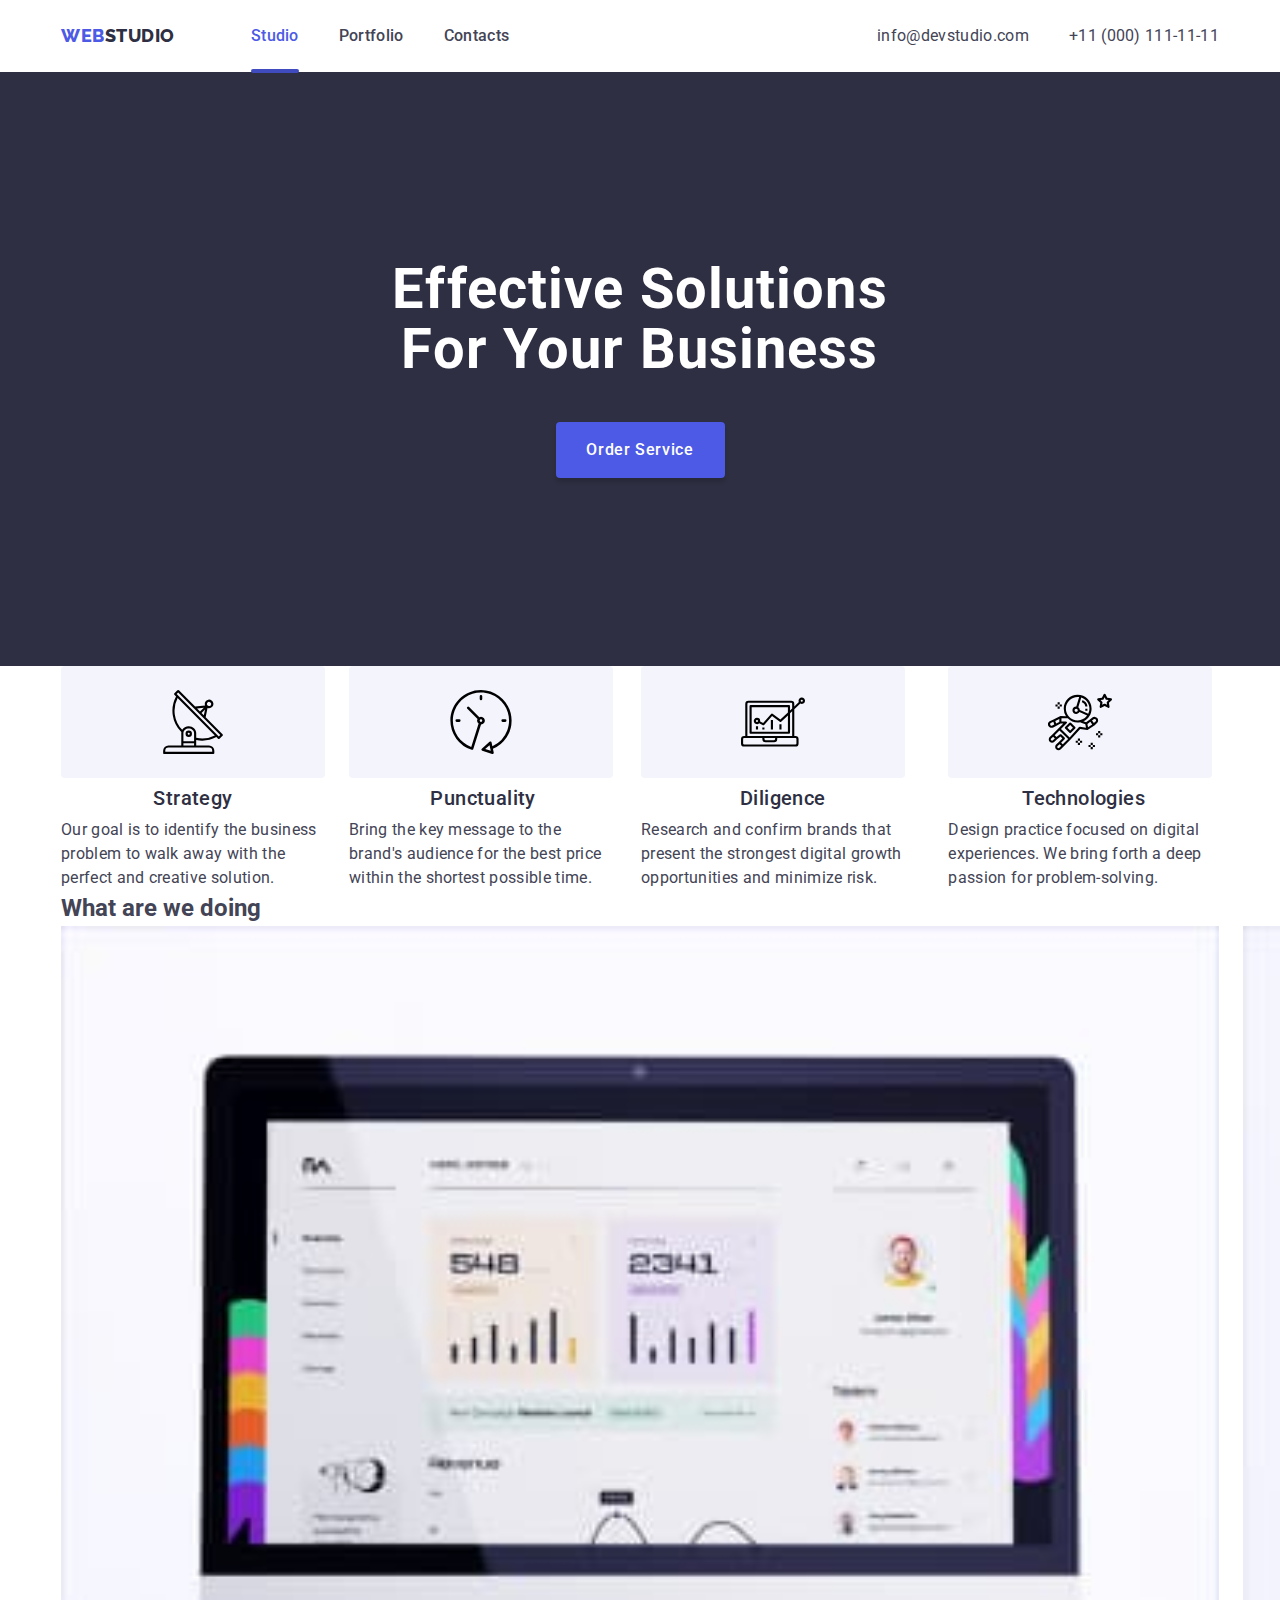
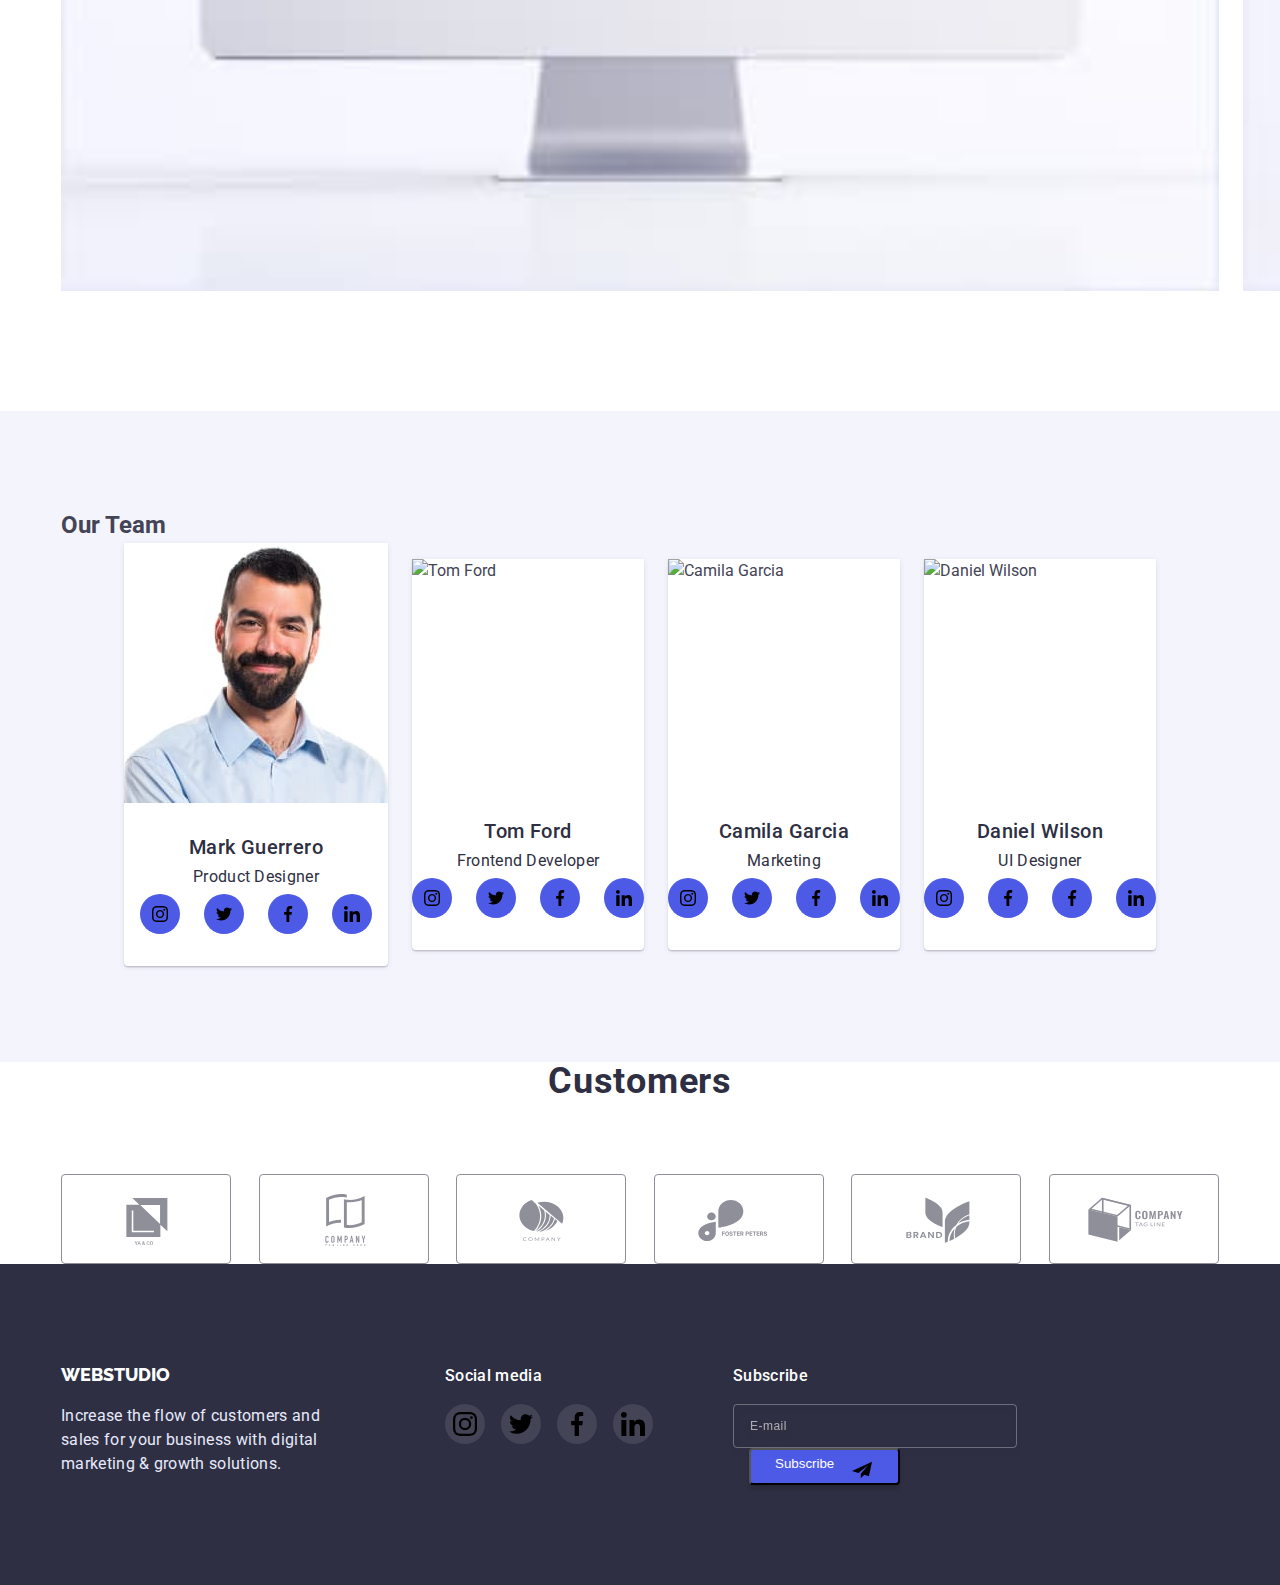
==== commit 6eb8d65e: "update index.html" ====
--- a/index.html
+++ b/index.html
@@ -504,6 +504,7 @@
                     </div>
                 </form>
             </div>
+            </div>
         </div>
     </footer>
     
--- a/css/basic.css
+++ b/css/basic.css
@@ -456,6 +456,7 @@
     column-gap: 24px;
     row-gap: 72px;
     margin-top: 96px;
+    margin-bottom: 96px;
   }
 
 }
@@ -773,22 +774,21 @@
   .footer-btn {
     margin-left: 16px;
   }
-  .footer-form-input {
+  .footer-input {
     width: 264px;
   }
 }
 @media screen and (min-width: 1199px) {
   .footer-conteiner-about {
     margin-right: 120px;
-
+    padding-left: 0px;
+  }
+  
+  .footer-conteiner {
+    display: flex;
   }
   .footer-subscribe {
     margin-left: 80px;
-  }
-  .footer-conteiner {
-    display: flex;
-  }
-  .footer-subscribe {
     margin-top: 0px;
     padding-left: 0px;
   }
@@ -798,10 +798,8 @@
   .footer-form {
     display: flex;
   }
-  .footer-logo-box {
-    padding-left: 0px;
-  }
-}
+}
+
 .text-footer {
   font-size: 16px;
   line-height: 1.5;    
@@ -816,7 +814,7 @@
   padding-top: 100px;
   padding-bottom: 100px;
 }
-.logo-component-footer {
+.logo-footer {
   font-family: 'Raleway', sans-serif;
   font-weight: 800;
   font-size: 18px;
@@ -836,12 +834,12 @@
   color: #ffffff;
   margin-bottom: 16px;
 }
-.footer-logo-block {
+.footer-soc-list {
   display: flex;
   justify-content: space-between;
 
 }
-.footer-social-box {
+.footer-social-link {
   display: flex;
   justify-content:center;
   align-items: center;
@@ -850,11 +848,11 @@
   border-radius: 50%;
   background-color: rgba(255, 255, 255, 0.1);
 }
-.footer-social-box:hover,
-.footer-social-box:focus {
+.footer-social-link:hover,
+.footer-social-link:focus {
   background-color: #31D0AA;
 }
-.footer-social-box {
+.footer-social-link {
   transition: background-color 250ms cubic-bezier(0.4, 0, 0.2, 1);
 }
 .subscribe-text {
@@ -867,7 +865,7 @@
   
 }
 
-.footer-form-input {
+.footer-input {
   border: 1px solid rgba(255, 255, 255, 0.3);
   filter: drop-shadow(0px 4px 4px rgba(0, 0, 0, 0.15));
   border-radius: 4px;
@@ -876,7 +874,7 @@
   color: #ffffff;
   padding-left: 16px;
 }
-.footer-form-input::placeholder {
+.footer-input::placeholder {
   font-weight: 400;
   font-size: 12px;
   line-height: 200;
@@ -885,7 +883,7 @@
   letter-spacing: 0.04em;
   color: rgba(255, 255, 255, 0.6);
 }
-.footer-form-btn {
+.footer-btn {
   background-color: #4d5ae5;
   color: #ffffff;
   border-radius: 4px;
@@ -894,276 +892,194 @@
   padding: 6px 24px 7px 24px;
 }
 
-.footer-form-btn-icon {
+.footer-btn-icon {
   transform: translateY(20%);
   margin-left: 16px;
   width: 24px;
   height: 20px;
 }
-.footer-form-btn:hover,
-.footer-form-btn:focus {
+.footer-btn:hover,
+.footer-btn:focus {
   background-color: #404bbf;
-}
-
-
-
-
-
-
-/*---------FOOTER--------*/
-.footer {
-  background-color: var(--hero-footer-background-color);
-  padding-top: 100px;
-  padding-bottom: 100px;
-}
-.footer-conteiner {
-  display: flex;
-  align-items: baseline;
-}
+
+}
+
+/*---------PORTFOLIO--------*/
+
+.portfolio::after {
+  display: block;
+  content: "";
+  width: 68px;
+  height: 4px;
+  background-size: auto;
+  background-color: #404BBF;
+  border-radius: 2px;
+  margin-top: 20px;
+  position: absolute;
+
+}
+.portfolio-line  {
+  position: relative;
   
-.logo-footer {
-  font-family: "Raleway", sans-serif;
-  font-weight: 800;
-  font-size: 18px;
-  line-height: 1.17;
-  align-items: center;
-  letter-spacing: 0.03em;
-  text-transform: uppercase;
-  color: var(--logo-footer-color);
-}
-.footer-studio {
-  color: var(--text-footer-color);
-}
-.text-footer {
-  width: 264px;
-  font-size: 16px;
-  line-height: 1.5;
-  letter-spacing: 0.02em;
-  color: var(--text-footer-color);
-  margin: 0;
-}
-
-.social-media {
-  margin-left: 120px;
-}
-
-.social-title {
-  color: #ffffff;
+}
+.menu-link {
   font-weight: 500;
   font-size: 16px;
   line-height: 1.5;
   letter-spacing: 0.02em;
-  margin-bottom: 24px;
-}
-.footer-soc-list {
-  display: flex;
+  color: var(--link-color);
+}
+
+@media screen and (min-width: 320px) {
+  .page-header-conteiner {
+    display: flex;
+    justify-content: space-between;
+  }
+  
+}
+@media screen and (min-width: 767px) {
+  .list-portfolio {
+    column-gap: 16px;
+      }
+  .list-portfolio {
+    justify-content: space-between;
+  }
+}
+.page {
+  align-items: center;
+}
+.overlay-text {
+  display: block;
+}
+.portfolio-nav {
+  padding-top: 96px;
+  padding-bottom: 120px;
+}
+.portfolio-link {
+  display: block;
+}
+.list-portfolio {
+  display: flex;
+  flex-wrap: wrap;
   justify-content: center;
-  gap: 16px;
-}
-
-.footer-soc-item {
-  display: flex;
-  justify-content: center;
-  width: 40px;
-  height: 40px;
-}
-
-.footer-social-link {
+  margin-top: 72px;
+  column-gap: 24px;
+  row-gap: 48px;
+}
+.portfolio-link:hover,
+.portfolio-link:focus {
+  box-shadow: 
+  0px 1px 6px rgba(46, 47, 66, 0.08),
+  0px 1px 1px rgba(46, 47, 66, 0.16),
+  0px 2px 1px rgba(46, 47, 66, 0.08);
+}
+.cards:hover .overlay,
+.cards:focus .overlay {
+  transform: translate(0, 0);
+}
+.cards {
+  transition:
+    box-shadow var(--transition-duration),
+    transform var(--transition-duration);
+}
+.portfolio-img-block {
+  display: block;
+  max-width: 100%;
+  height: auto;
+}
+.overlay-block {
+  display: flex;
+  position: relative;
+  overflow: hidden;
+
+}
+.overlay {
+  position: absolute;
   width: 100%;
   height: 100%;
-  border-radius: 50%;
-  display: flex;
-  align-items: center;
-  justify-content: center;
-  transition: background-color ;
-  background-color: #4D5AE5;
-
-  transition-duration: 250ms;
-  transition-timing-function: cubic-bezier(0.4, 0, 0.2, 1);
-}
-.footer-social-link:hover,
-.footer-social-link:focus {
-  background-color: #31D0AA;
-}
-.footer-icon {
-  fill: #F4F4FD;
-}
-
-.footer-subscribe {
-  margin-left: 80px;
-}
-.subscribe-text {
-  font-style: normal;
-  font-weight: 500;
+  transform: translate(0, 100%);
+  transition: transform var(--transition-duration);
+  font-weight: 400;
   font-size: 16px;
   line-height: 1.5;
   letter-spacing: 0.02em;
-  display: flex;
-  color: #ffffff;
-  text-align: center;
-  margin-bottom: 16px;
-}
-
-.footer-form {
-  display: flex;
-}
-
-.footer-field {
-  display: flex;
-}
-
-.footer-input {
-  padding: 8px 16px 8px 16px;
-  border: 1px solid rgba(255, 255, 255, 0.3);
-  border-radius: 4px;
-  background-color: transparent;
-  width: 264;
-  height: 40px;
-  margin-right: 24px;
-  color: #ffffff;
-  outline: transparent;
-  transition: border-color 250ms cubic-bezier(0.4, 0, 0.2, 1);
-}
-
-.footer-btn-input {
-  width: 165px;
-  height: 40px;
-  padding: 8px 24px;
-  background-color: #4d5ae5;
-  border-radius: 4px;
-  border: transparent;
-  display: flex;
-  gap: 16px;
-  font-weight: 500;
-  font-size: 16px;
-  line-height: 1.5;
-  text-align: center;
-  letter-spacing: 0.04em;
-  color: #ffffff;
-  transition: background-color 250ms cubic-bezier(0.4, 0, 0.2, 1);
-}
-.footer-btn-icon {
-  width: 24px;
-  height: 24px;
-  fill: #ffffff;
-}
-
-.footer-btn-input:is(:focus, :hover) {
-  background-color: #404bbf;
-}
-
-/*---------PORTFOLIO--------*/
-.section-portfolio {
-  padding-bottom: 120px;
-}
-.filter-portfolio-btn:not(:last-child) {
-  margin-right: 24px;
-}
-.filter-portfolio {
-  display: flex;
-  margin-top: 96px;
-  margin-bottom: 72px;
-  justify-content: center;
-}
-.portfolio-btn {
-  font-weight: 500;  
-  font-size: 16px;
-  line-height: 1.5;
-  letter-spacing: 0.04em;
-  cursor: pointer;
-  color: var(--portfolio-btn-txt-color);
-  background-color: var(--portfolio-background);
-  border: none;
-  display: flex;
-  flex-direction: row;
-  align-items: flex-start;
-  padding: 12px 24px;
-  border-radius: 4px;
-  border-bottom: 1px solid #E7E9FC;
-
-  transition: transform 250ms, cubic-bezier(0.4, 0, 0.2, 1), linear;
-}
-.portfolio-btn:hover,
-.portfolio-btn:focus {
-  background-color: var(--background-btn-color);
-  color:#ffffff;
-  border-color: transparent;
-}
-.portfolio-btn:not(:last-child) {
-  margin-right: 24px;
-}
-.list-portfolio {
-  display: flex;
-  flex-wrap: wrap;
-  row-gap: 48px;
-  column-gap: 24px;
-}
-.portfolio-item {
-  flex-basis: calc((100% - 48px) / 3);
-  cursor: pointer;
-}
-.portfolio-item:hover .portfolio-cover-text {
-  transform: translateY(0%);
-  transition: transform 250ms linear;
-}
-.portfolio-link {
-  display: block;
-
-  transform: translateY(0%);
-  transition: transform 250ms, cubic-bezier(0.4, 0, 0.2, 1);
-}
-.portfolio-link:hover,
-.portfolio-link:focus {
-  box-shadow: 0px 1px 6px rgba(46, 47, 66, 0.08),
-  0px 1px 1px rgba(46, 47, 66, 0.16), 
-  0px 2px 1px rgba(46, 47, 66, 0.08);
-}
-
-.cover-txt-wrap {
-  position: relative;
-  overflow: hidden;
-}
-.portfolio-text-img {
-  position: relative;
-  overflow: hidden;
-  padding: 32px 16px;
-  border: 1px solid #E7E9FC;
+  color: var(--backgorund-team);
+  background-color: var(--link-color);
+  padding-left: 32px;
+  padding-right: 32px;
+  padding-top: 40px;
+  padding-bottom: 20px;
+}
+
+
+.portfolio-text-block {
+  padding-top: 32px;
+  padding-bottom: 32px;
+  padding-left: 16px;
+  padding-right: 16px;
+  border: 1px solid var(--footer-text);
   border-top: none;
 }
-.portfolio-title {
-  font-style: normal;
+
+
+.page-header {
+  border-bottom: 1px solid var(--footer-text);
+}
+
+.about-title-port {
+  color: var(--title-color);
+  font-family: var(--primery-font);
   font-weight: 500;
   font-size: 20px;
   line-height: 1.2;
   letter-spacing: 0.02em;
-  color: var(--primary-text-color);
-  margin-bottom: 8px;
-}
-.portfolio-text {
-  font-style: normal;
+}
+.about-text-port {
+  color:var(--text-color);
+  font-weight: 400;
   font-size: 16px;
   line-height: 1.5;
   letter-spacing: 0.02em;
-  color: var(--portfolio-btn-color);
-}
-.portfolio-cover-text {
-  font-family: 'Roboto';
-  font-style: normal;
-  font-weight: 400;
-  font-size: 16px;
-  line-height: 1.5;
-  color: #F4F4FD;
-  background-color: #4d5ae5;
-  letter-spacing: 0.02em;
-  position: absolute;
-  top: 0;
-  padding-top: 40px;
-  padding-left: 32px;
-  padding-right: 32px;
-  height: 100%;
-  transform: translateY(100%);
-  transition: transform 250ms cubic-bezier(0.4, 0, 0.2, 1);
-}
+  margin-top: 8px;
+}
+.port-btn {
+  background-color: var(--backgorund-team);
+  color: var(--potfolio-btn-color);
+  min-width: 79px;
+  height: 48px;
+  border: 1px solid var(--footer-text);
+  border-radius: 4px;
+  padding-top: 12px;
+  padding-right: 24px;
+  padding-bottom: 12px;
+  padding-left: 24px;
+  transition: box-shadow var(--transition-duration);
+}
+.port-btn:hover,
+.port-btn:focus {
+  background-color: var(--potfolio-btn-focus-back);
+  color: var(--acent-color);
+  border-color: transparent;
+  box-shadow: 0px 3px 1px rgba(0, 0, 0, 0.1), 0px 2px 1px rgba(0, 0, 0, 0.08), 0px 2px 2px rgba(0, 0, 0, 0.12);
+}
+.btn-section {
+  display: flex;
+  justify-content: center;
+  gap: 24px;
+  flex-wrap: wrap;
+}
+.btn-component {
+  transition: 
+  box-shadow var(--transition-duration),
+  color var(--transition-duration), 
+  border-color var(--transition-duration),
+  background-color var(--transition-duration);
+}
+
+
+
+
+
 
 /*--------------MODAL--------------*/
 
--- a/css/mobile.css
+++ b/css/mobile.css
@@ -32,7 +32,6 @@
         visibility: hidden;
         pointer-events: none;
     }
-
 
     .mobile-menu-conteiner {
         display: flex;
@@ -73,7 +72,6 @@
     .mobile-menu-link:focus {
         color: #404bbf;
     }
-
 
     .mobile-menu-cont.tel {
         font-weight: 700;
@@ -138,10 +136,11 @@
         margin-top: 48px;
         gap: 56px;
     }
+
 @media screen and (max-width:479px) {
     .mobile-menu-soc-cont {
         gap: 32px;
-        }
+    }
 }
     .soc-media-link {
         display: flex;
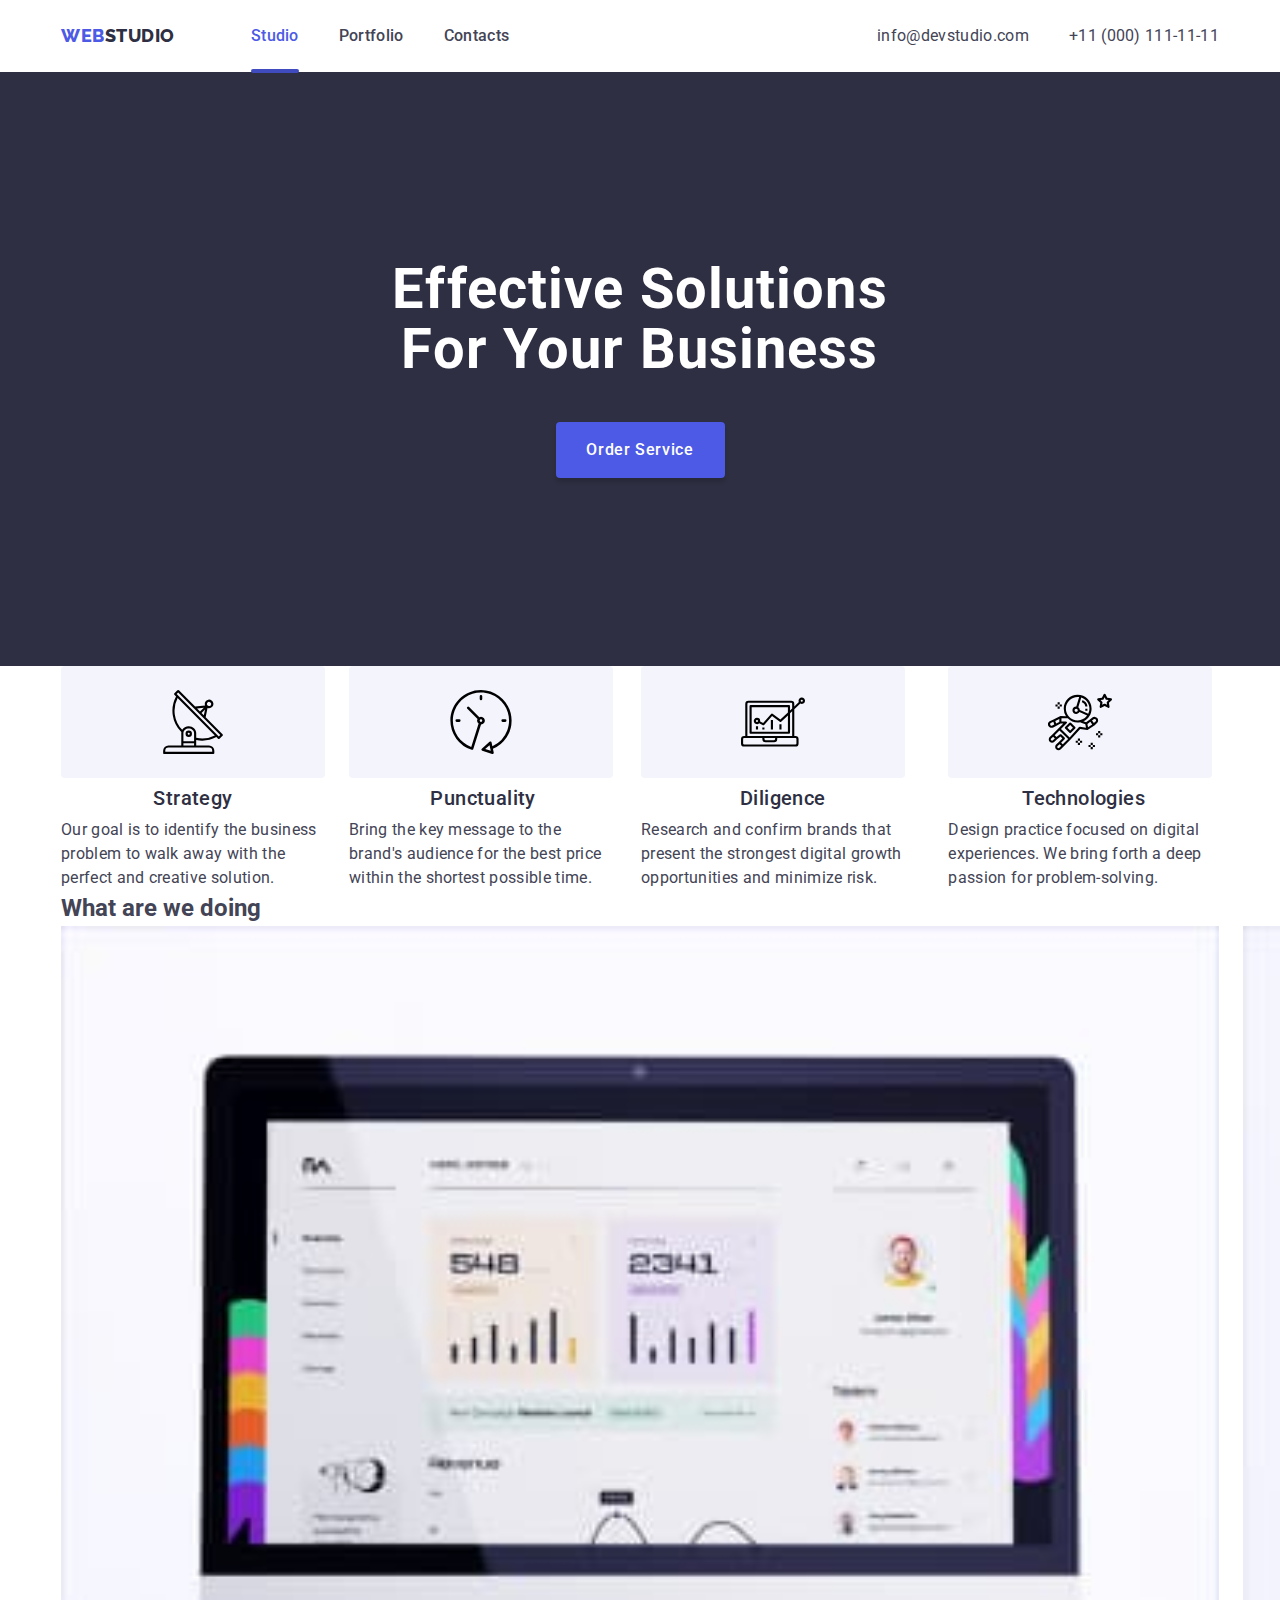
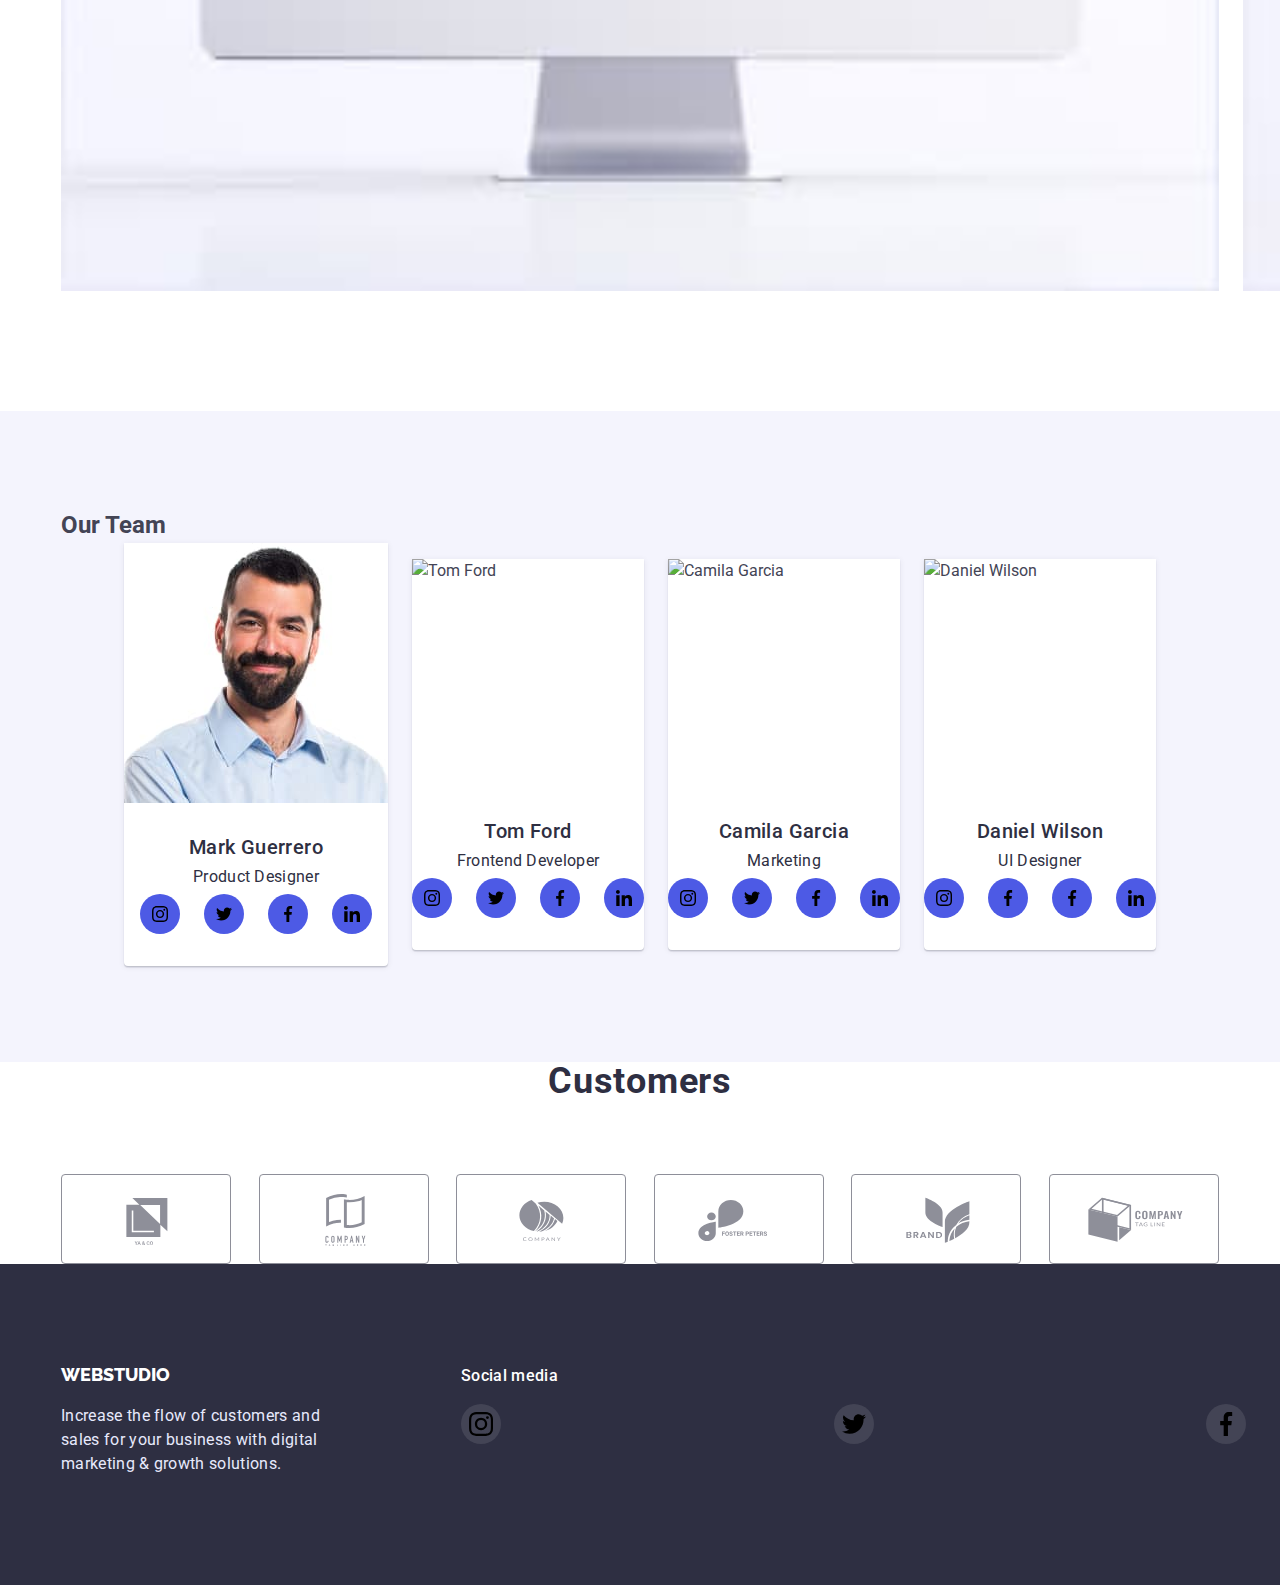
==== commit bafe2da9: "summary (required)" ====
--- a/index.html
+++ b/index.html
@@ -41,6 +41,7 @@
                     <li class="menu-contacts-item"><a class="contact-mail link" href="tel:+110001111111">+11 (000) 111-11-11</a></li>
                  </ul>
             </address>
+            
             <button type="button" class="mobile-menu-open"  data-menu-open>
                 <svg class="mobile-menu-open-icon" width="32" height="32">
                     <use href="./images/symbol-defs[1].svg#icon-menu-hamburger"></use>
--- a/css/basic.css
+++ b/css/basic.css
@@ -73,22 +73,26 @@
 
 @media screen and (min-width: 320px){
   .conteiner {
+    min-width: 320px;
     width: 100%;
+    max-width: 428px;
     margin-left: auto;
     margin-right: auto;
+    padding-left: 16px;
+    padding-right: 16px;
   }
 }
 @media screen and (min-width: 768px){
   .conteiner {
-    width: 768px;
+    min-width: 768px;
   }
   .conteiner-content {
-    width: 552px;
+    min-width: 552px;
   }
 }
 @media screen and (min-width: 1200px) {
   .conteiner {
-    width: 1158px;
+    min-width: 1158px;
   }
 }
 
@@ -150,8 +154,8 @@
   }
 }
 
-@media screen and (max-width: 767px)  {
-  .menu {
+@media screen and (min-width: 320px) and (max-width: 767px)  {
+  .menu-list {
     display: none;
   }
   .address {
@@ -312,7 +316,7 @@
   max-width: 480px;
   background-image: linear-gradient(to right,rgba(46, 47, 66, 0.7),
   rgba(46, 47, 66, 0.7)),
-  url("../images/main/Dark-bg\ \(1\).jpg");
+  url("../images/main/mob/Dark-bg@2x.jpg");
   background-repeat: no-repeat;
   background-position: center;
   background-size: cover;
@@ -638,9 +642,10 @@
   .costumers-list {
     display: flex;
     align-items: center;
-    flex-direction: column;
+    flex-wrap: wrap;
     justify-content: center;
-    row-gap: 24px;
+    row-gap: 16px;
+    
   }
   .customers-link-tag {
     width: 190px;
@@ -653,7 +658,7 @@
     flex-wrap: wrap;
     justify-content: center;
     row-gap: 72px;
-    column-gap: 24px;
+    column-gap: 16px;
     flex-direction:row;
   }
   
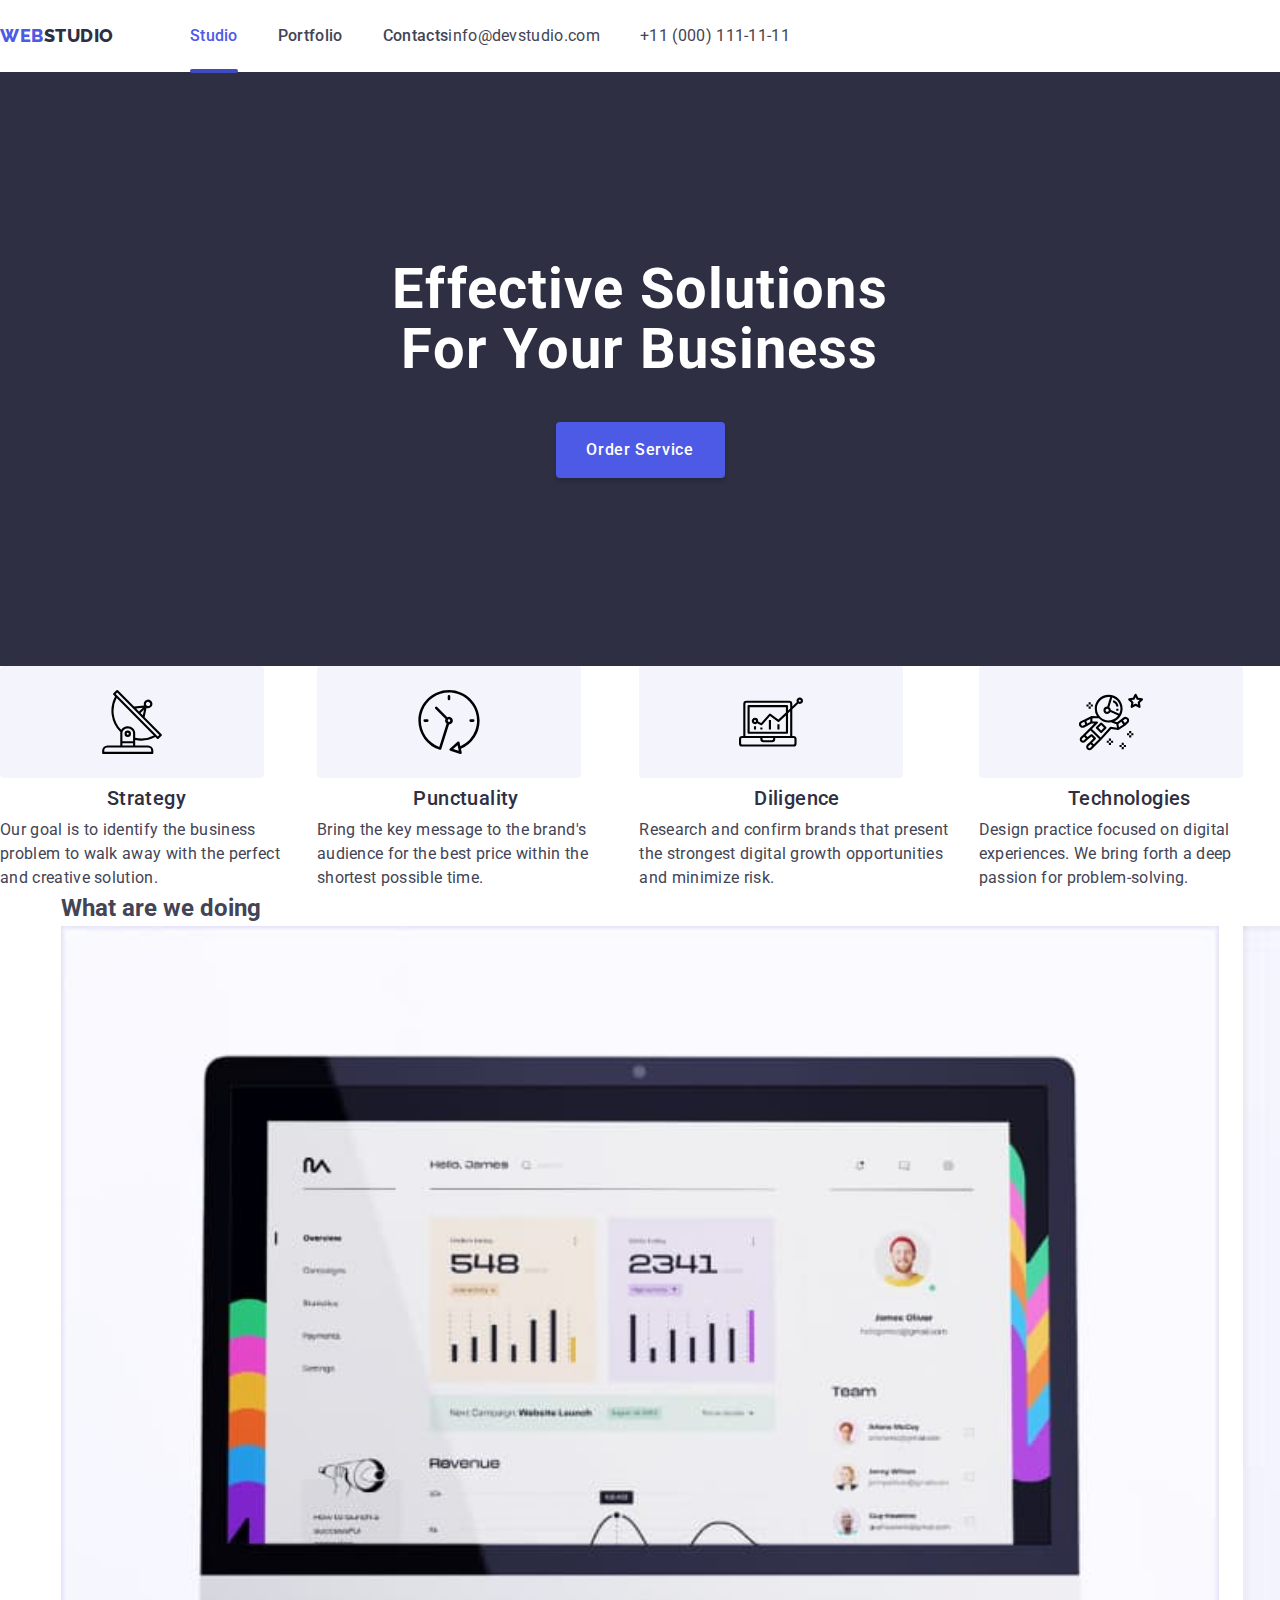
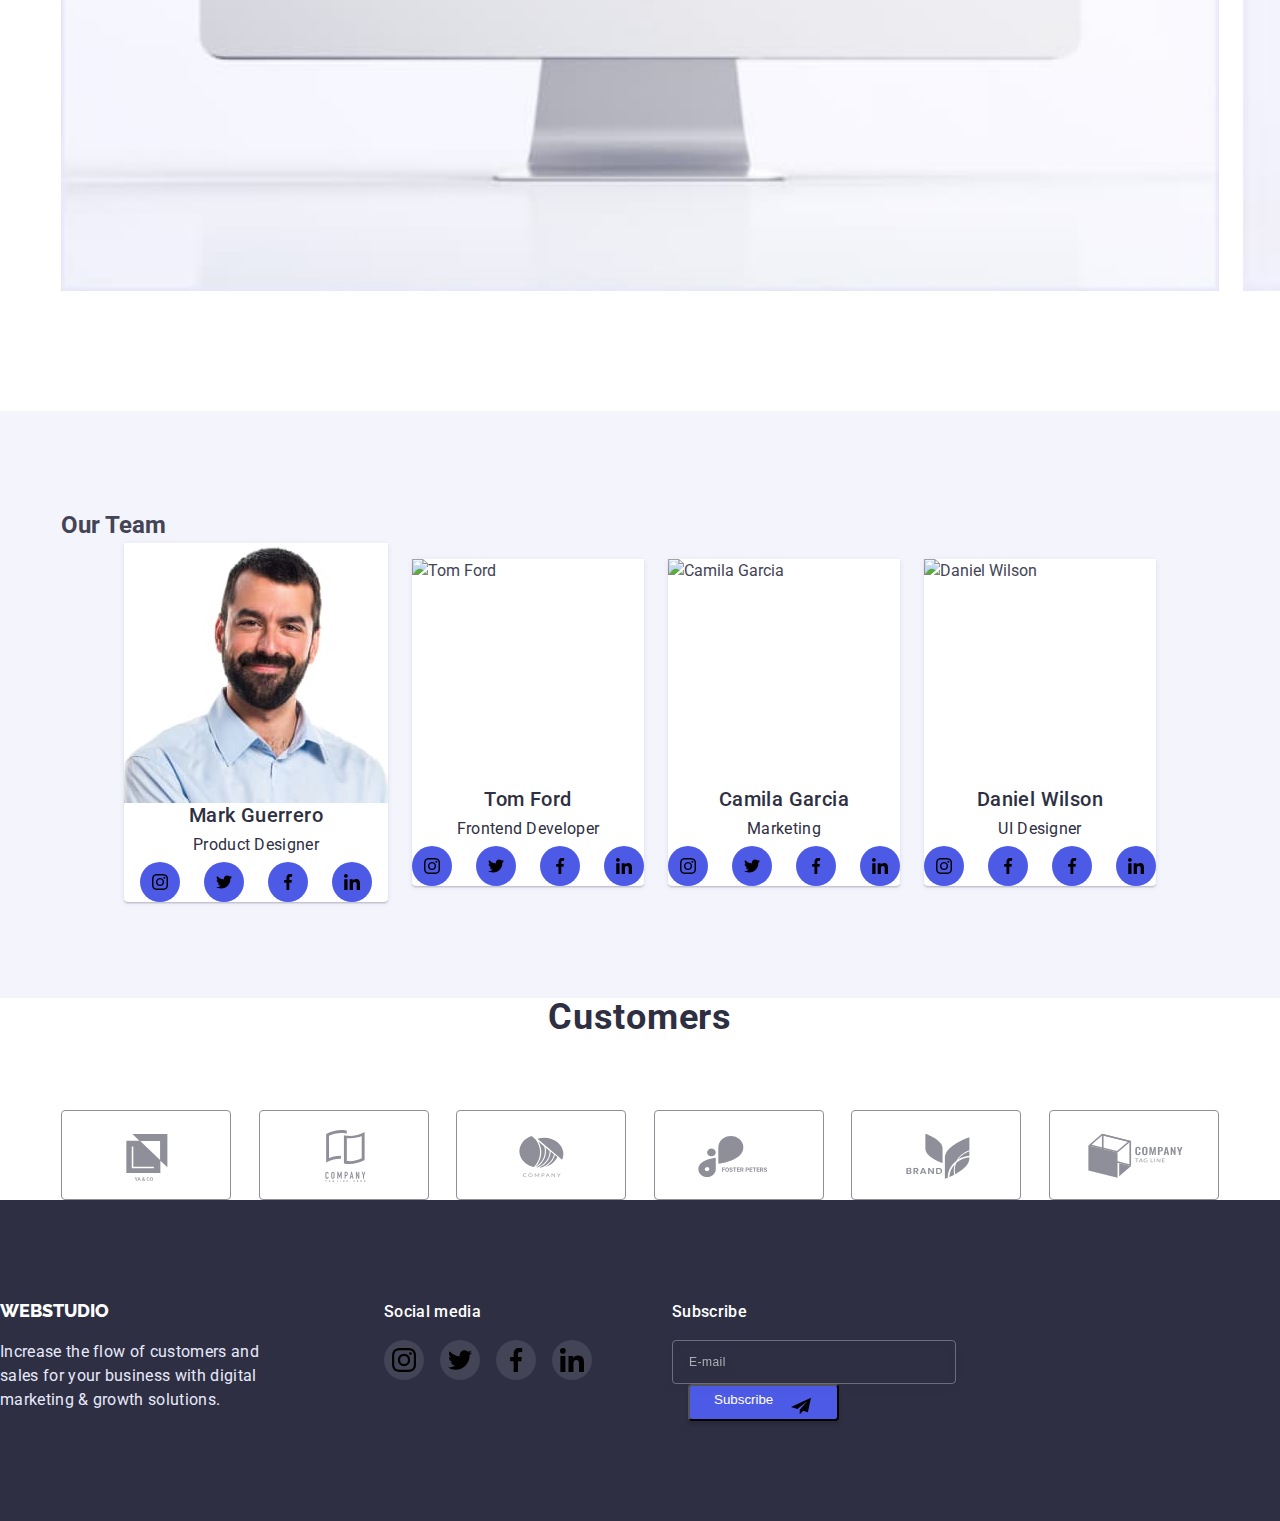
==== commit aeefb15b: "summary (required)" ====
--- a/index.html
+++ b/index.html
@@ -57,6 +57,7 @@
               </svg>
             </button>
             
+            <nav class="mobile-nav">
             <ul class="mobile-menu-list list">
                 <li class="mobile-menu-nav-items">
                 <a class="main-page-mobile link mobile-menu-studio" href="./index.html">Studio</a>
@@ -68,7 +69,9 @@
                 <a class="mobile-menu-link link-current link" href="">Contacts</a>
               </li>
             </ul>
-            <div class="">
+            </nav>
+
+            <div class="mobile-contacts">
                 <ul class="mobile-menu-contacts list">
                     <li class="mobile-menu-contacts-items">
                         <a class="mobile-menu-cont link tel" href="tel:+110001111111">+11 (000) 111-11-11</a>
@@ -77,7 +80,8 @@
                         <a class="mobile-menu-cont link mail" href="mailto:info@devstudio.com">info@devstudio.com</a>
                     </li>
                 </ul>
-           
+            </div>
+                       
             <ul class="mobile-menu-soc-cont list">
                 <li class="mobile-menu-soc">
                 <a class="soc-media-link link" href="">
@@ -116,7 +120,7 @@
 
      <main>
         <section class="hero">
-            <div class="conteiner">
+            <div class="container">
                 <h1 class="hero-title">Effective Solutions <br> for Your Business</h1>
                 <button class="modal-btn" data-modal-open type="button"> Order Service</button>
             </div>
@@ -246,10 +250,12 @@
         </section>
 
         <section class="work section">
-            <div class="conteiner">
+            <div class="container">
             <h2 class="work-title">What are we doing</h2>
             <ul class="list list-work">
-                <li class="work-picture"> <img src="./images/main/komp.jpg" alt="computer" width="360"> </li>
+                <li class="work-picture">
+                    <img srcset="./images/main/desktop/komp@2x.jpg"
+                    src="./images/main/komp.jpg" alt="computer" width="360"> </li>
                 <li class="work-picture"> <img src="./images/main/tel.jpg" alt="tel" width="360"> </li>
                 <li class="work-picture"> <img src="./images/main/laptop.jpg" alt="laptop" width="360"> </li>
             </ul>
@@ -257,13 +263,13 @@
         </section>
 
         <section class="team">
-            <div class="conteiner">
+            <div class="container">
             <h2 class="team-title">Our Team</h2>
             <ul class="list list-our-team">
                 <li class="menu-team-item">
                     <img class="team-img" srcset="./images/main/mob/mark-mob.jpg"
                     src="./images/main/mob/mark-mob.jpg" alt="Mark Guerrero"  width="264" height="260">
-                    <div class="team-conteiner"><h3 class="suptitle">Mark Guerrero</h3>
+                    <div class="team-container"><h3 class="suptitle">Mark Guerrero</h3>
                         <p class="job-text">Product Designer</p>
                         <ul class="team-soc-list list">
                             <li class="team-soc-item"><a class="team-soc-link link" href="">
@@ -296,7 +302,7 @@
                 <li class="menu-team-item">
                     <img class="team-img" srcset="./image"
                     src="./images/main/tom.jpg" alt="Tom Ford" width="264" height="260">
-                    <div class="team-conteiner"><h3 class="suptitle">Tom Ford</h3>
+                    <div class="team-container"><h3 class="suptitle">Tom Ford</h3>
                         <p class="job-text">Frontend Developer</p>
                         <ul class="team-soc-list list">
                             <li class="team-soc-item"><a class="team-soc-link link" href="">
@@ -329,7 +335,7 @@
                 <li class="menu-team-item">
                     <img class="team-img" srcset="./image"
                     src="./images/main/camila.jpg" alt="Camila Garcia" width="264" height="260">
-                    <div class="team-conteiner"><h3 class="suptitle">Camila Garcia</h3>
+                    <div class="team-container"><h3 class="suptitle">Camila Garcia</h3>
                         <p class="job-text">Marketing</p>
                         <ul class="team-soc-list list">
                             <li class="team-soc-item"><a class="team-soc-link link" href="">
@@ -362,7 +368,7 @@
                 <li class="menu-team-item">
                     <img class="team-img" srcset="./image"
                     src="./images/main/daniel.jpg" alt="Daniel Wilson" width="264" height="260">
-                    <div class="team-conteiner"><h3 class="suptitle">Daniel Wilson</h3>
+                    <div class="team-container"><h3 class="suptitle">Daniel Wilson</h3>
                         <p class="job-text">UI Designer</p>
                         <ul class="team-soc-list list">
                             <li class="team-soc-item"><a class="team-soc-link link" href="">
@@ -397,7 +403,7 @@
         </section>
 
         <section class="costumers">
-            <div class="conteiner">
+            <div class="container">
               <h2 class="costumers-header">Customers</h2>
               <ul class="costumers-list list">
                 <li class="customers-link link">
--- a/css/basic.css
+++ b/css/basic.css
@@ -72,7 +72,7 @@
 }
 
 @media screen and (min-width: 320px){
-  .conteiner {
+  .container {
     min-width: 320px;
     width: 100%;
     max-width: 428px;
@@ -83,15 +83,15 @@
   }
 }
 @media screen and (min-width: 768px){
-  .conteiner {
+  .container {
     min-width: 768px;
   }
-  .conteiner-content {
+  .container-content {
     min-width: 552px;
   }
 }
 @media screen and (min-width: 1200px) {
-  .conteiner {
+  .container {
     min-width: 1158px;
   }
 }
--- a/css/mobile.css
+++ b/css/mobile.css
@@ -13,7 +13,7 @@
     --text-footer-color: #f4f4fd;
 }
 
-@media screen and (max-width: 767px) {
+@media screen and (max-width: 767.98px) {
     .mobile-menu {
     position: fixed;
     min-width: 100%;
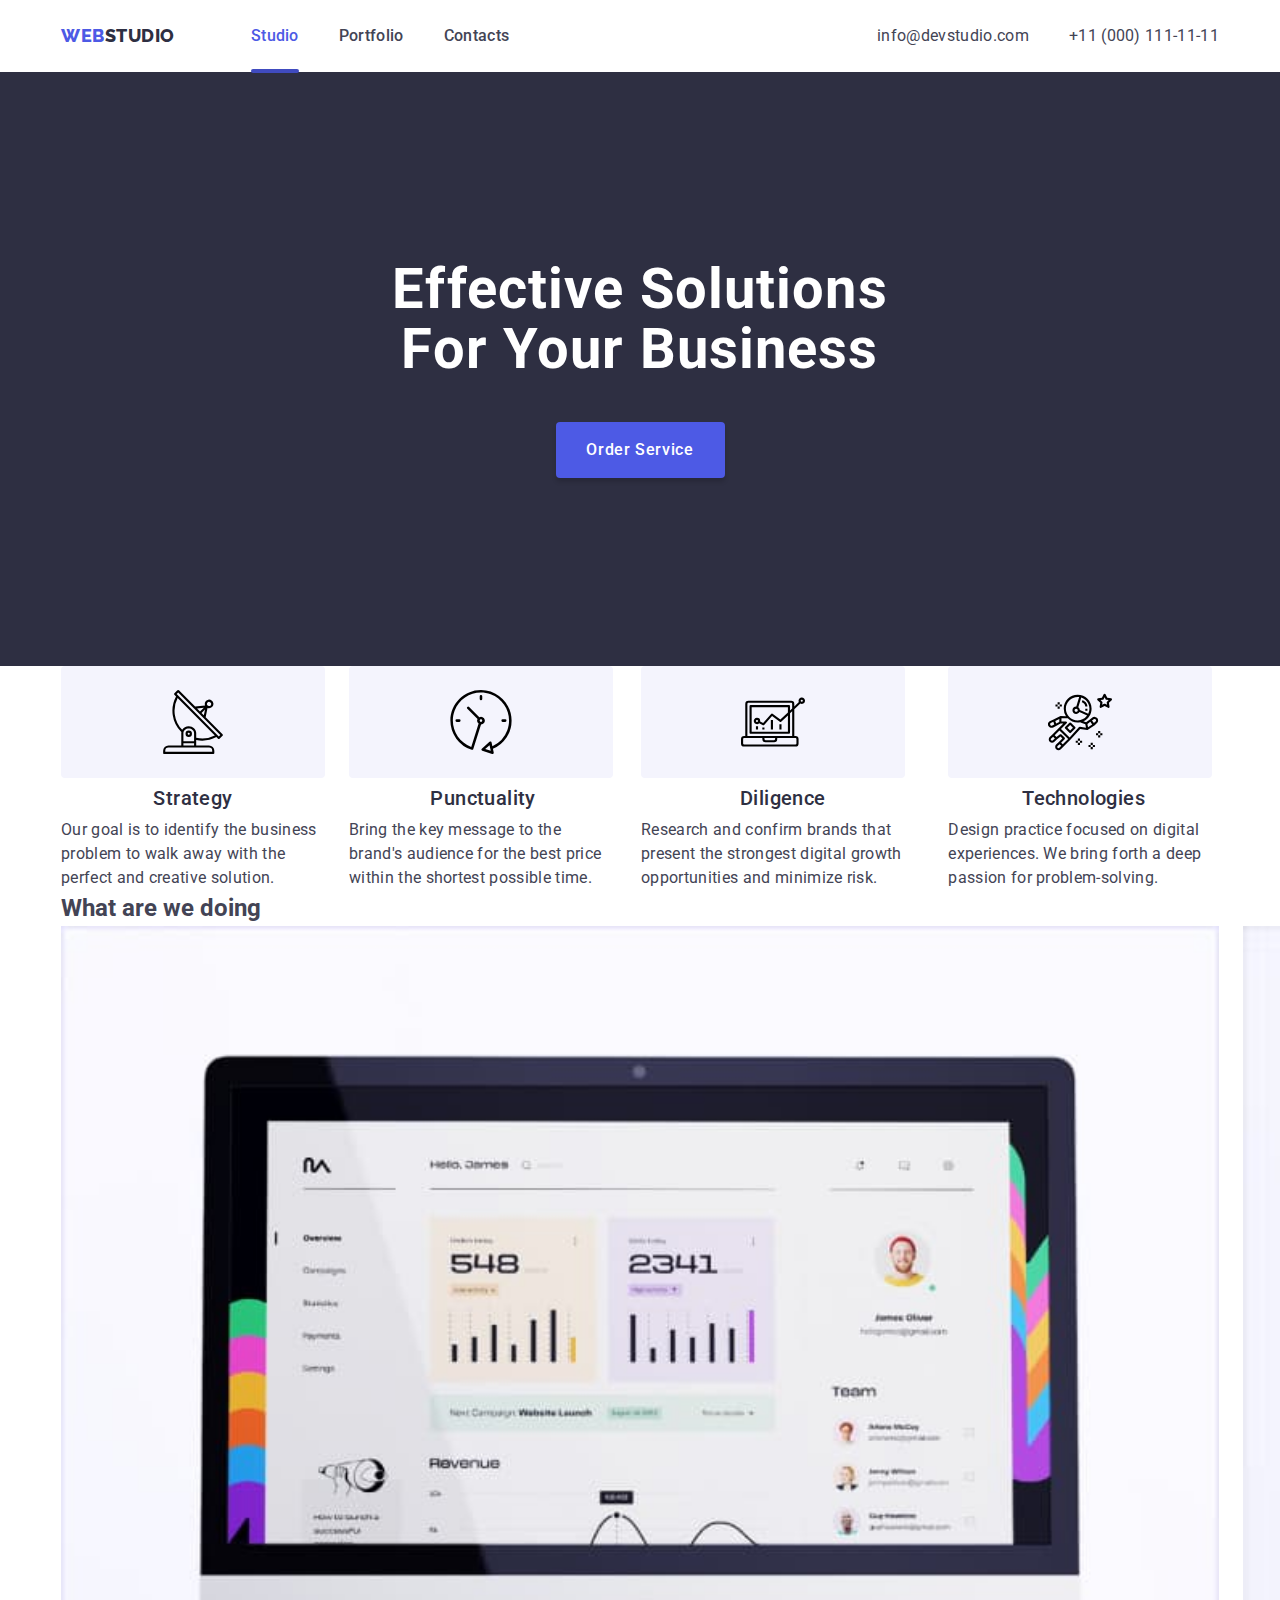
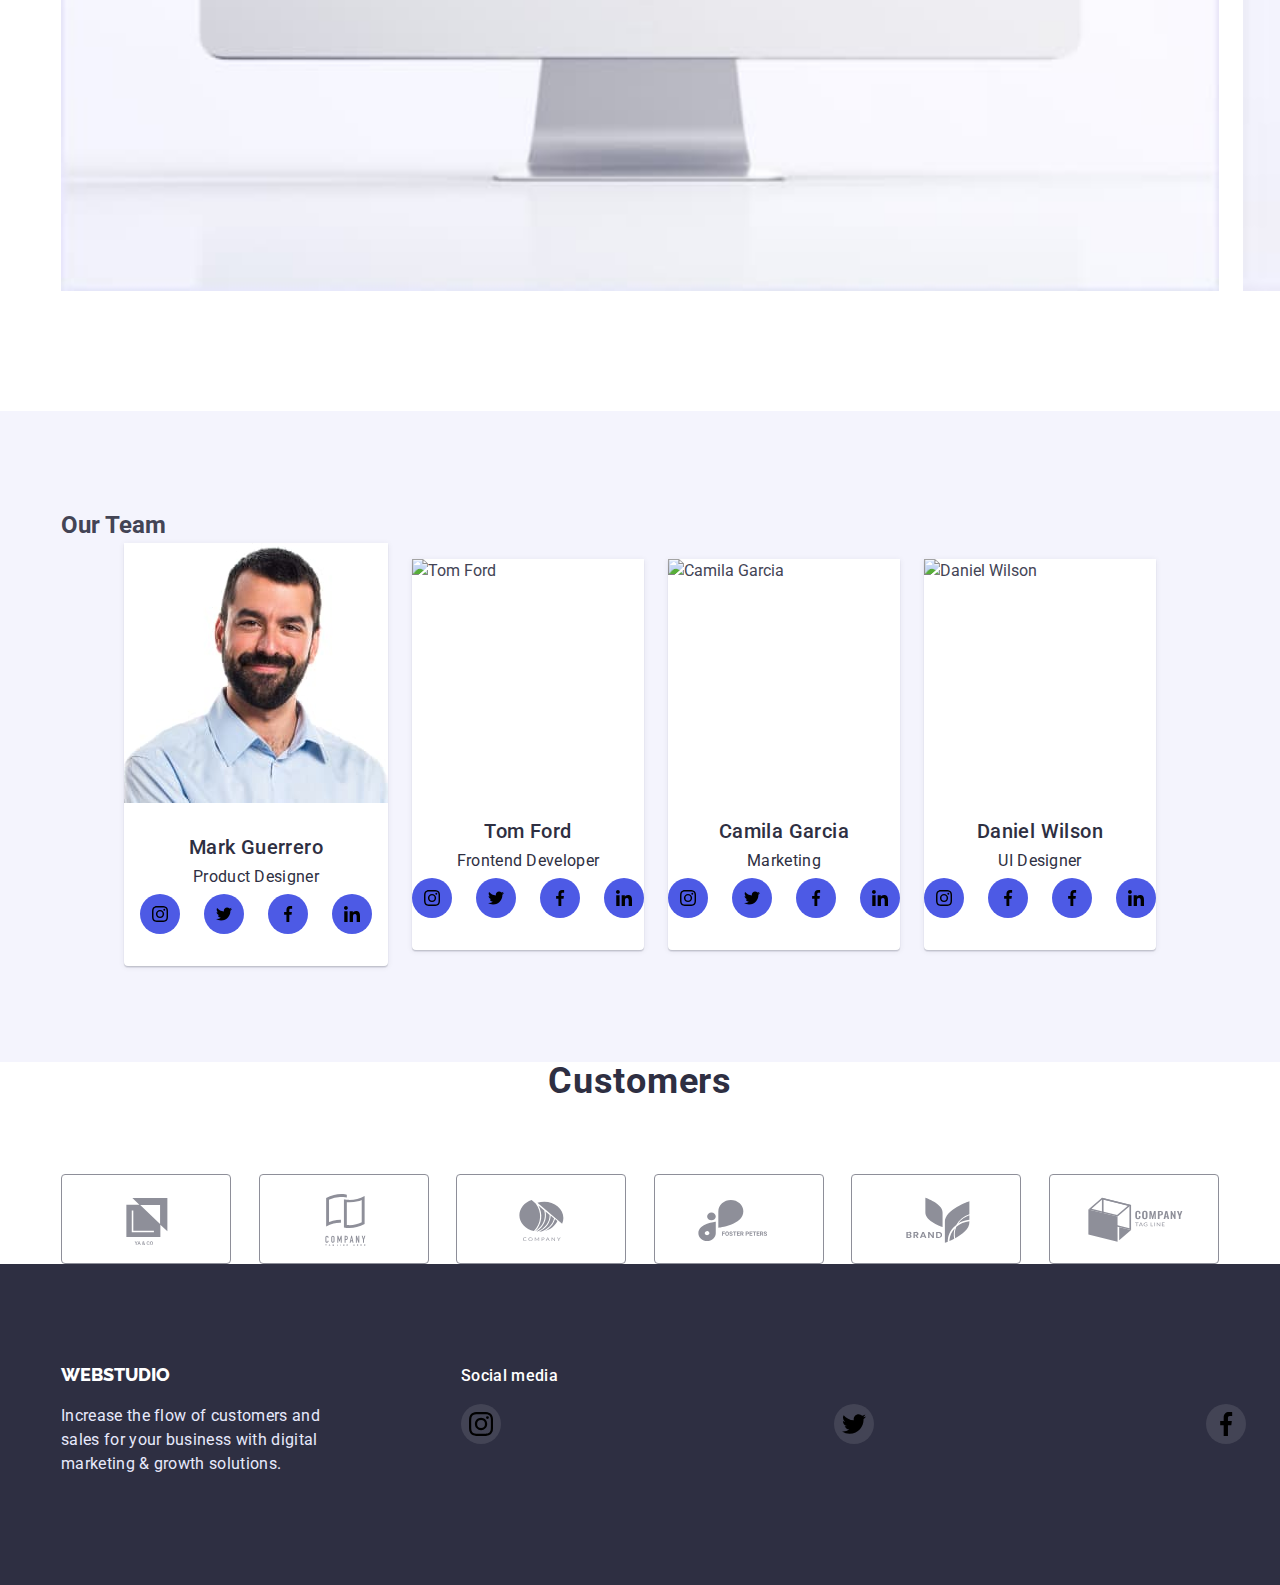
==== commit 47709055: "summary (required)" ====
--- a/index.html
+++ b/index.html
@@ -24,7 +24,7 @@
 
 <body>
     <header class="page-header">
-        <div class="conteiner page-header-conteiner">
+        <div class="container page-header-container">
             <nav class="page-nav">
                 <a class="logo link header-logo" href="./index.html">Web<span class="header-studio link">Studio</span></a>
                 <ul class="menu-list list">
@@ -50,7 +50,7 @@
         </div>
 
     <div class="mobile-menu is-open" data-mobil>
-        <div class="container mobile-menu-conteiner">
+        <div class="container mobile-menu-container">
             <button class="mobile-menu-close-btn media-close-menu" data-menu-close>
               <svg class="mobile-close-btn-icon" width="8" height="8">
                 <use href="./images/icons.cvg.svg#icon-close-black"></use>
@@ -205,11 +205,11 @@
         </section>
 
         <section class="features section">
-            <div class="conteiner">
+            <div class="container">
             <h2 class="work" hidden>About</h2>
             <ul class="list list-about">
                 <li class="suptitle-item">
-                    <div class="suptitle-item-conteiner">
+                    <div class="suptitle-item-container">
                         <svg Width="64" height="64" class="suptitle-item-icon">
                             <use href="./images/icons.cvg.svg#icon-antenna"></use>
                         </svg>
@@ -219,7 +219,7 @@
                         problem to walk away with the perfect and creative solution. </p>
                 </li>
                 <li class="suptitle-item">
-                    <div class="suptitle-item-conteiner">
+                    <div class="suptitle-item-container">
                         <svg Width="64" height="64" class="suptitle-item-icon">
                             <use href="./images/icons.cvg.svg#icon-clock"></use>
                         </svg>
@@ -228,7 +228,7 @@
                     <p class="features-text">Bring the key message to the brand's audience for the best price within the shortest possible time.</p>
                 </li>
                 <li class="suptitle-item">
-                    <div class="suptitle-item-conteiner">
+                    <div class="suptitle-item-container">
                         <svg Width="64" height="64" class="suptitle-item-icon">
                             <use href="./images/icons.cvg.svg#icon-diagramma"></use>
                         </svg>
@@ -237,7 +237,7 @@
                     <p class="features-text">Research and confirm brands that present the strongest digital growth opportunities and minimize risk.</p>
                 </li>
                 <li class="suptitle-item">
-                    <div class="suptitle-item-conteiner">
+                    <div class="suptitle-item-container">
                         <svg Width="64" height="64" class="suptitle-item-icon">
                             <use href="./images/icons.cvg.svg#icon-astronaut"></use>
                         </svg>
@@ -454,14 +454,14 @@
     </main>
 
     <footer class="footer">
-        <div class="conteiner footer-conteiner">
-            <div class="tablet-footer-conteiner">
-            <div class="footer-conteiner-about">
+        <div class="container footer-container">
+            <div class="tablet-footer-container">
+            <div class="footer-container-about">
             <a class="logo link logo-footer" href="./index.html">Web<span class="footer-studio link">Studio</span></a>
             <p class="text-footer">Increase the flow of customers and <br> sales for your business with digital <br> marketing & growth solutions.</p>
             </div>
 
-            <div class="conteiner social-media">
+            <div class="container social-media">
             <h2 class="social-title">Social media</h2>
             <ul class="footer-soc-list list">
                 <li class="footer-soc-item">
--- a/css/basic.css
+++ b/css/basic.css
@@ -168,7 +168,7 @@
     padding-bottom: 24px;
   }
 }
-.page-header-conteiner {
+.page-header-container {
   display: flex;
   align-items: center;
   justify-content: space-between;
@@ -220,7 +220,7 @@
   }
 
   .page-nav,
-  .page-header-conteiner {
+  .page-header-container {
     display: flex;
   }
 
@@ -316,19 +316,20 @@
   max-width: 480px;
   background-image: linear-gradient(to right,rgba(46, 47, 66, 0.7),
   rgba(46, 47, 66, 0.7)),
-  url("../images/main/mob/Dark-bg@2x.jpg");
+  url("../images/main/desktop/people-office\ 1.jpg");
   background-repeat: no-repeat;
   background-position: center;
   background-size: cover;
   margin-right: auto;
   margin-left: auto;
 }
-@media screen and (min-device-pixel-ratio: 2) and (max-width: 768px),
-screen and (min-resolution: 192dpi)and (max-width: 768px),
-screen and (min-resolution: 2dppx) and (max-width: 768px){
+@media screen and (min-device-pixel-ratio: 2) and (max-width: 767.98px),
+
+screen and (min-resolution: 192dpi)and (max-width: 767.98px), {
+
   .hero {
     background-image: linear-gradient(rgba(46, 47, 66, 0.7), rgba(46, 47, 66, 0.7)),
-            url(../imag);
+    url("../images/main/mob/Dark-bg@2x.jpg");
   }
 }
 
@@ -490,7 +491,7 @@
     column-gap: 24px;
 
   }
-  .suptitle-item-conteiner {
+  .suptitle-item-container {
     display: flex;
     justify-content: center;
     background: #F4F4FD;
@@ -591,7 +592,7 @@
   min-width: 100%;
   height: auto;
 }
-.team-conteiner {
+.team-container {
   padding-top: 32px;
   padding-bottom: 32px;
   
@@ -664,7 +665,7 @@
   
 }
 /* @media screen and (min-width: 480px) {
-  .conteiner-content {
+  .container-content {
     width: 552px;
   }
 } */
@@ -737,7 +738,7 @@
     margin-left: auto;
     text-align: left;
   }
-  .footer-conteiner-about {
+  .footer-container-about {
     margin-bottom: 72px;
     text-align: center;
   }
@@ -767,10 +768,10 @@
 }
 @media screen and (min-width: 768px) {
 
-  .tablet-footer-conteiner {
-    display: flex;
-  }
-  .footer-conteiner-about {
+  .tablet-footer-container {
+    display: flex;
+  }
+  .footer-container-about {
     margin-right: 24px;
   }
   .footer-subscribe {
@@ -784,12 +785,12 @@
   }
 }
 @media screen and (min-width: 1199px) {
-  .footer-conteiner-about {
+  .footer-container-about {
     margin-right: 120px;
     padding-left: 0px;
   }
   
-  .footer-conteiner {
+  .footer-container {
     display: flex;
   }
   .footer-subscribe {
@@ -936,7 +937,7 @@
 }
 
 @media screen and (min-width: 320px) {
-  .page-header-conteiner {
+  .page-header-container {
     display: flex;
     justify-content: space-between;
   }
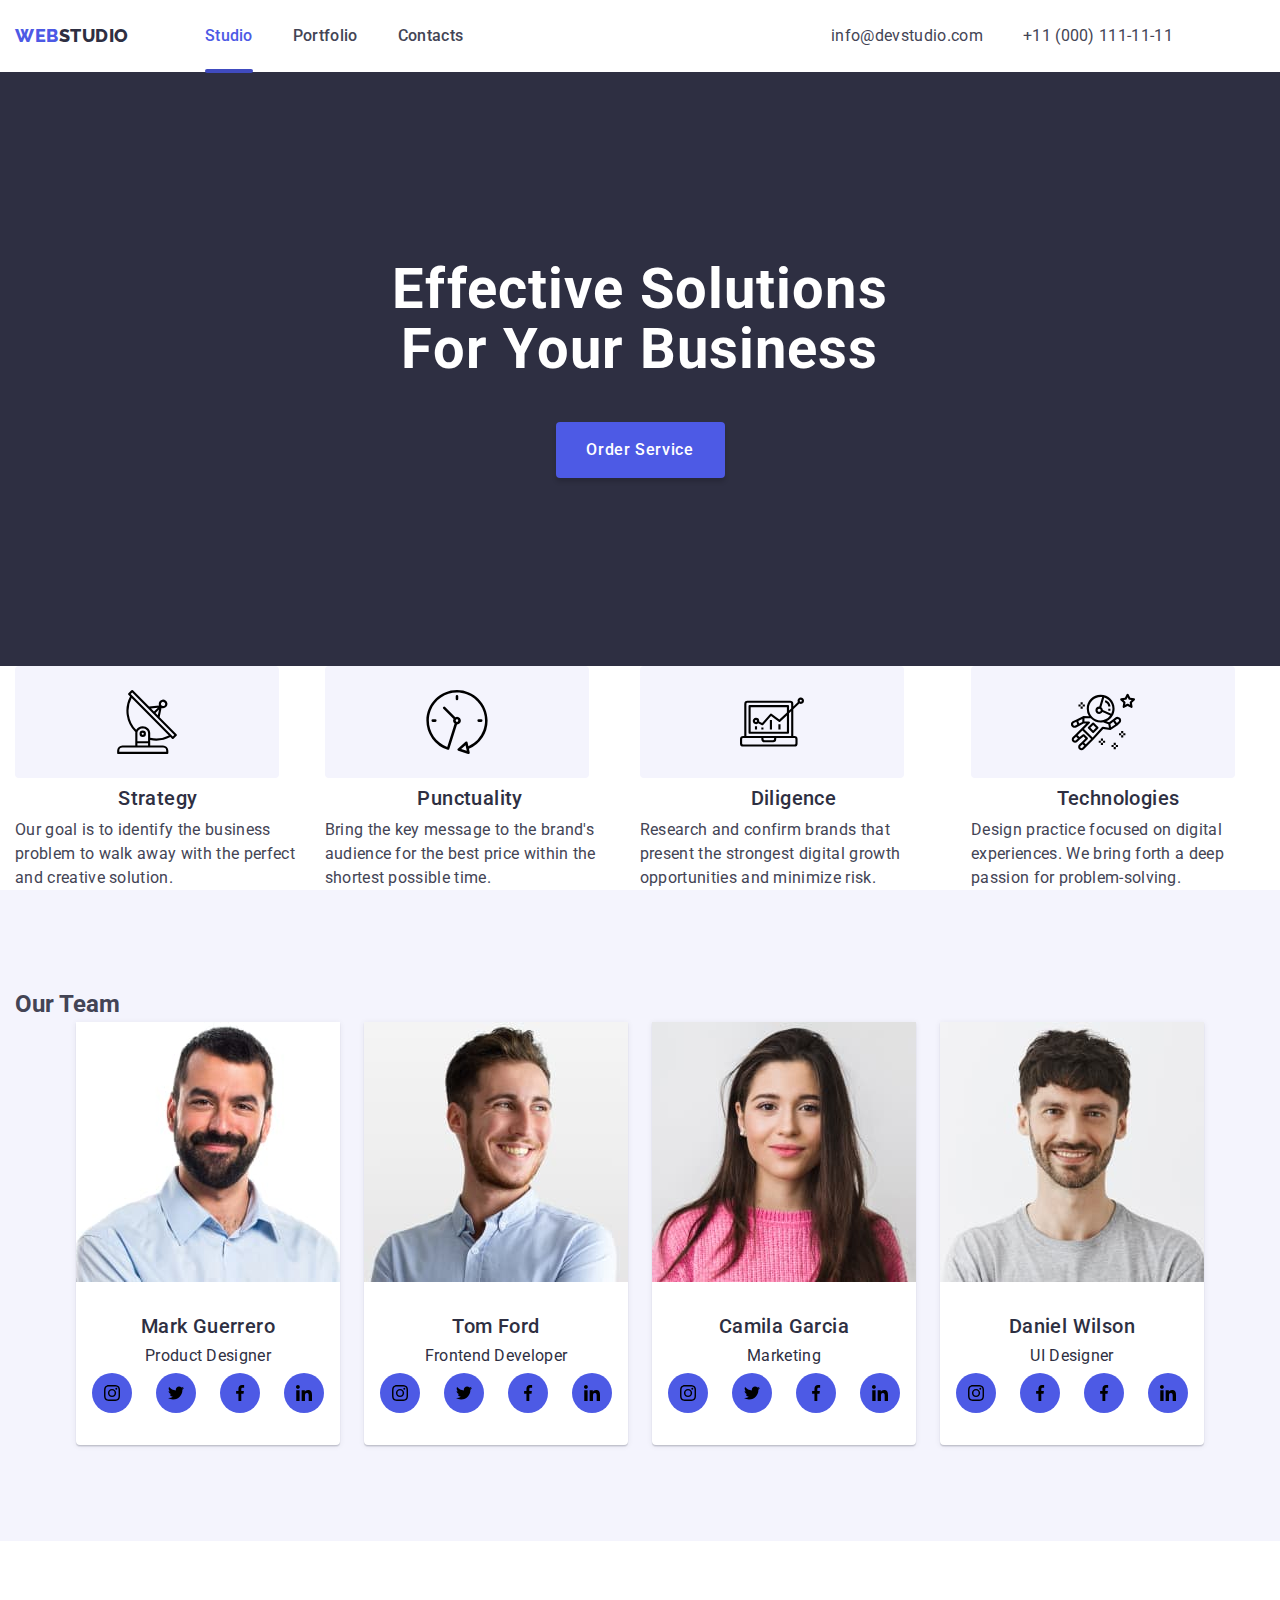
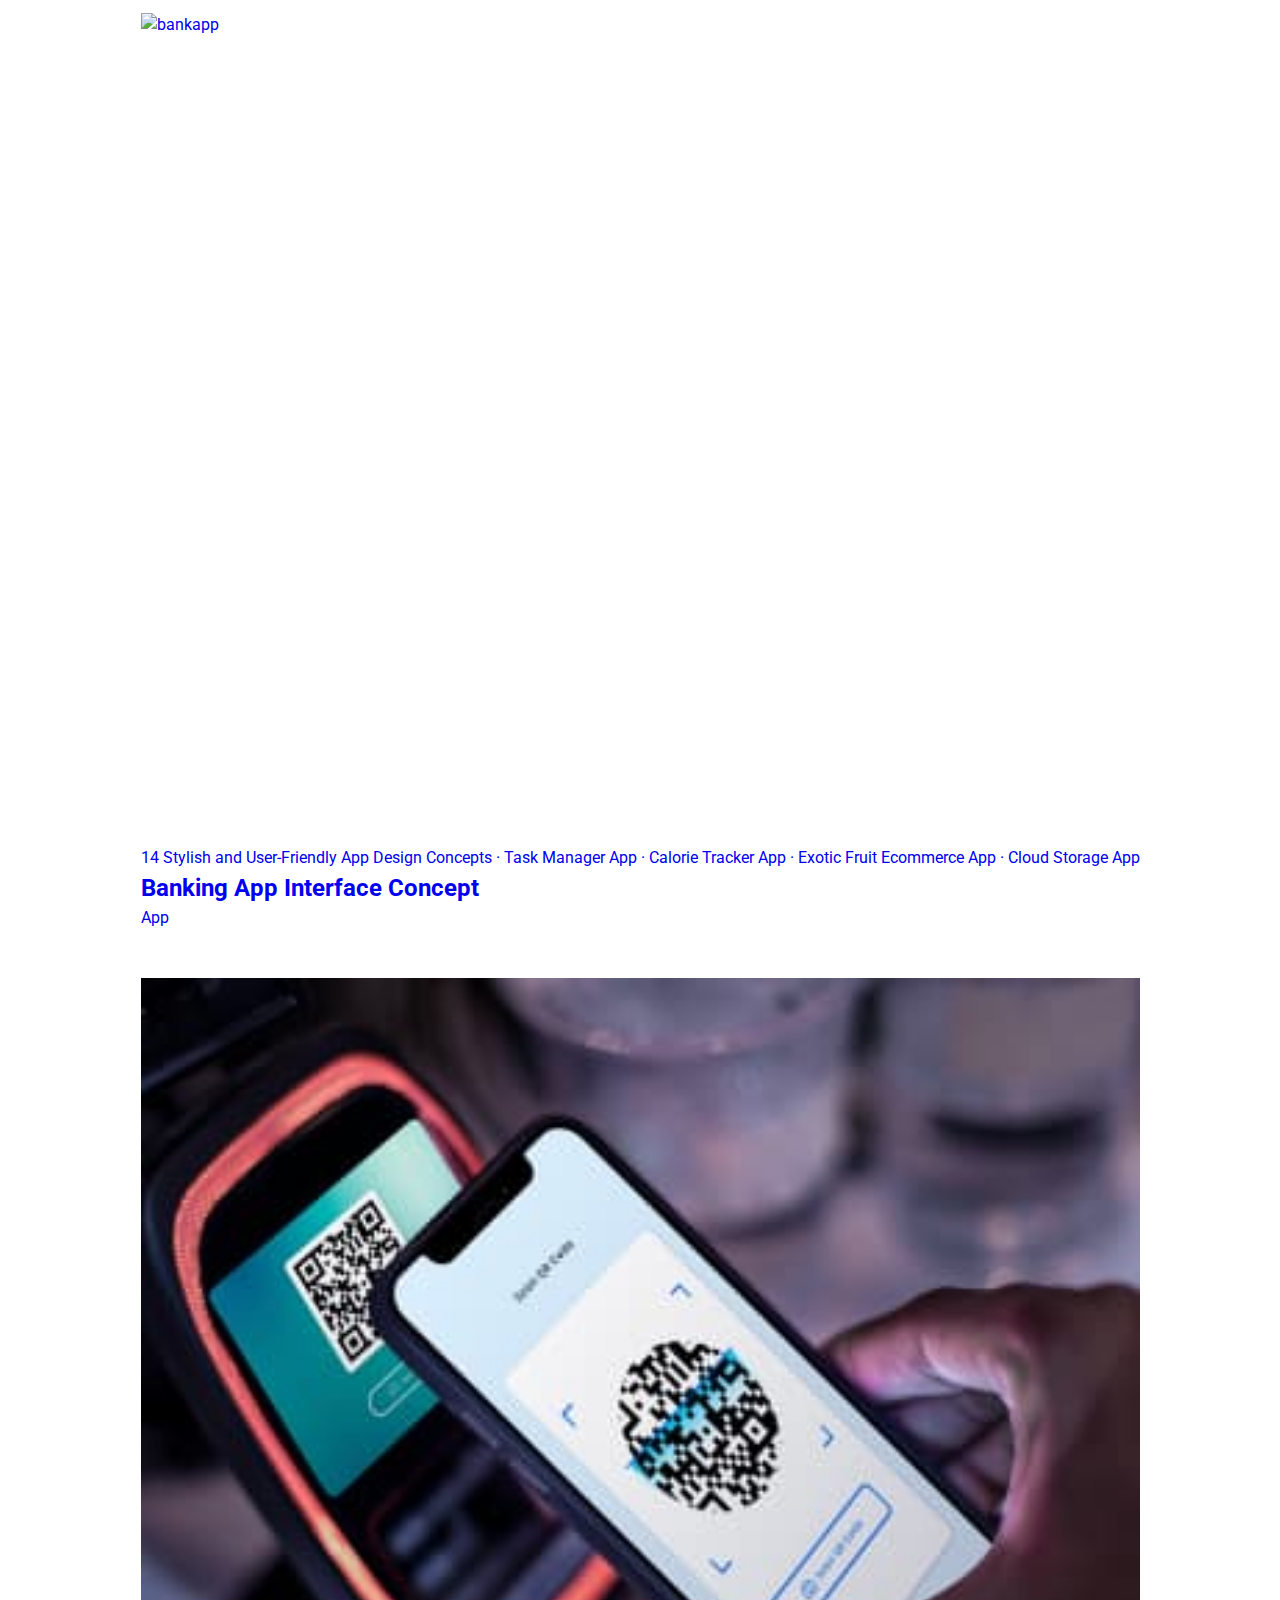
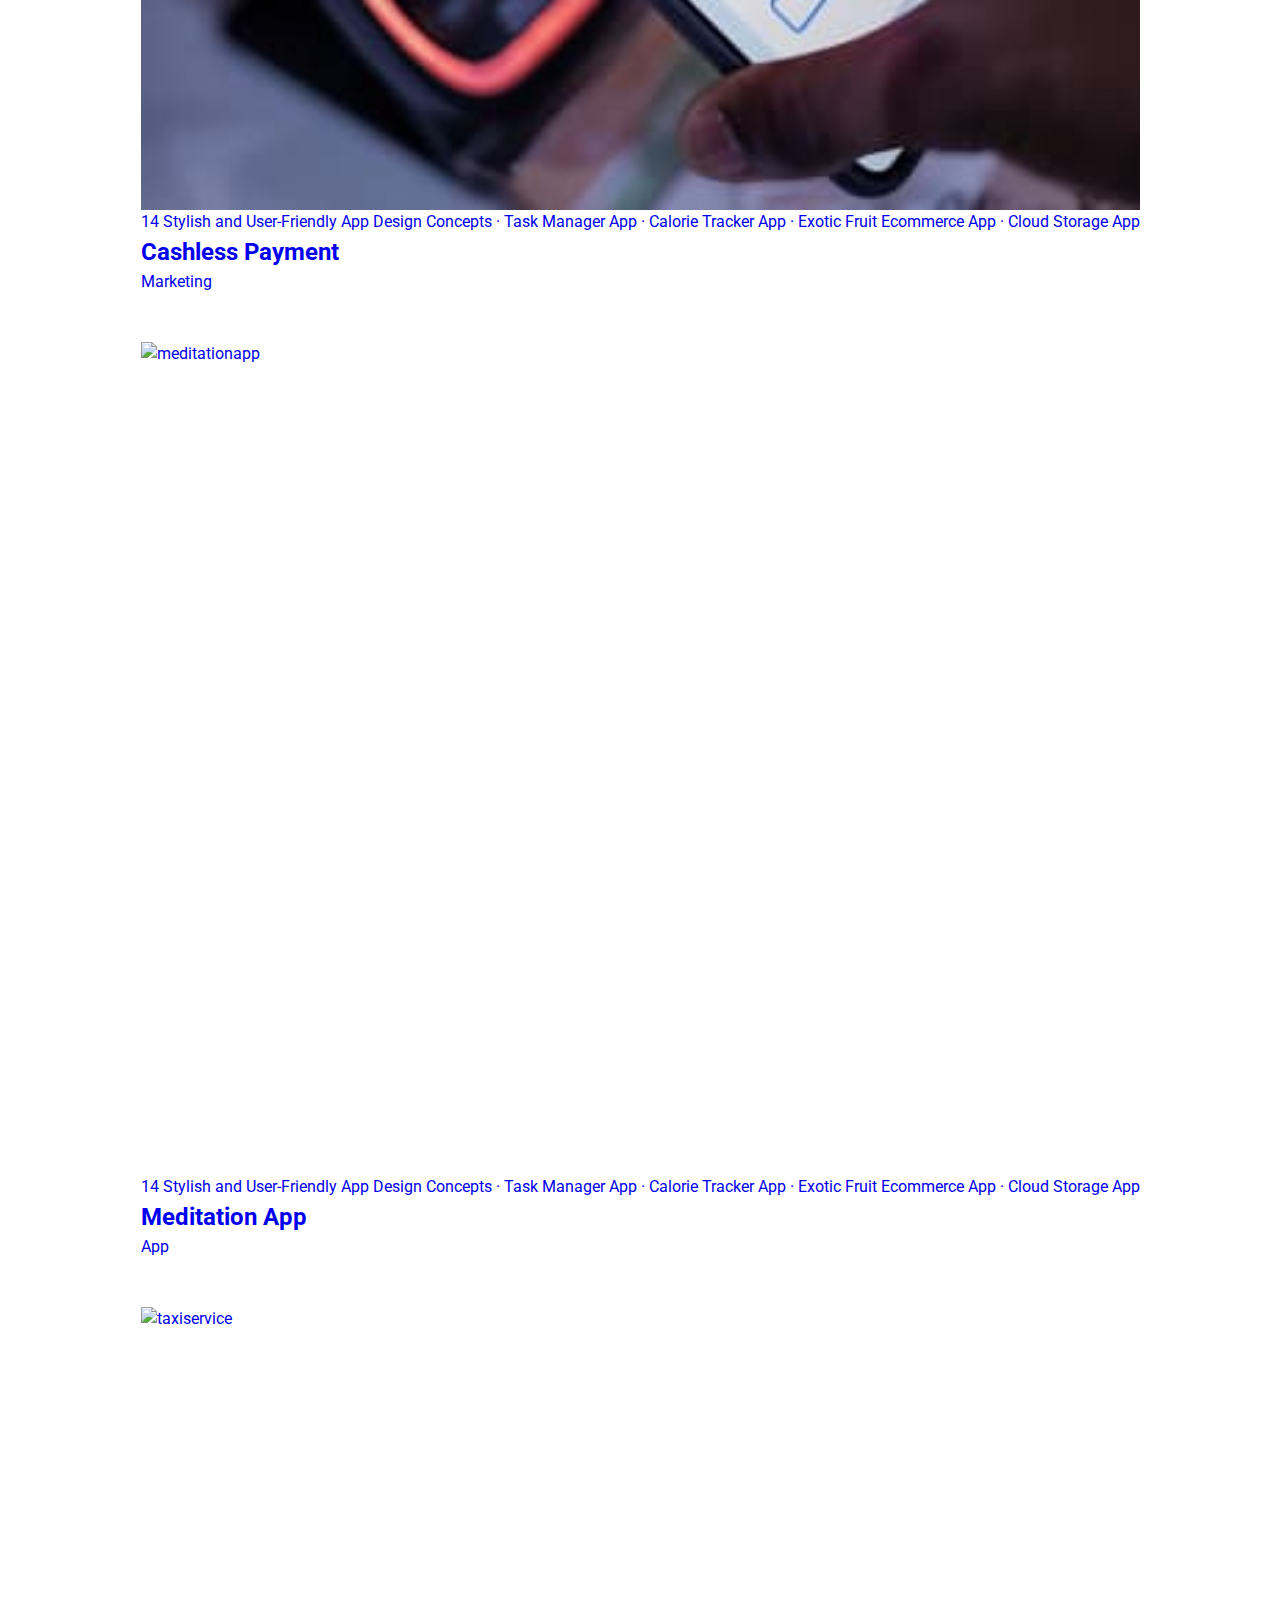
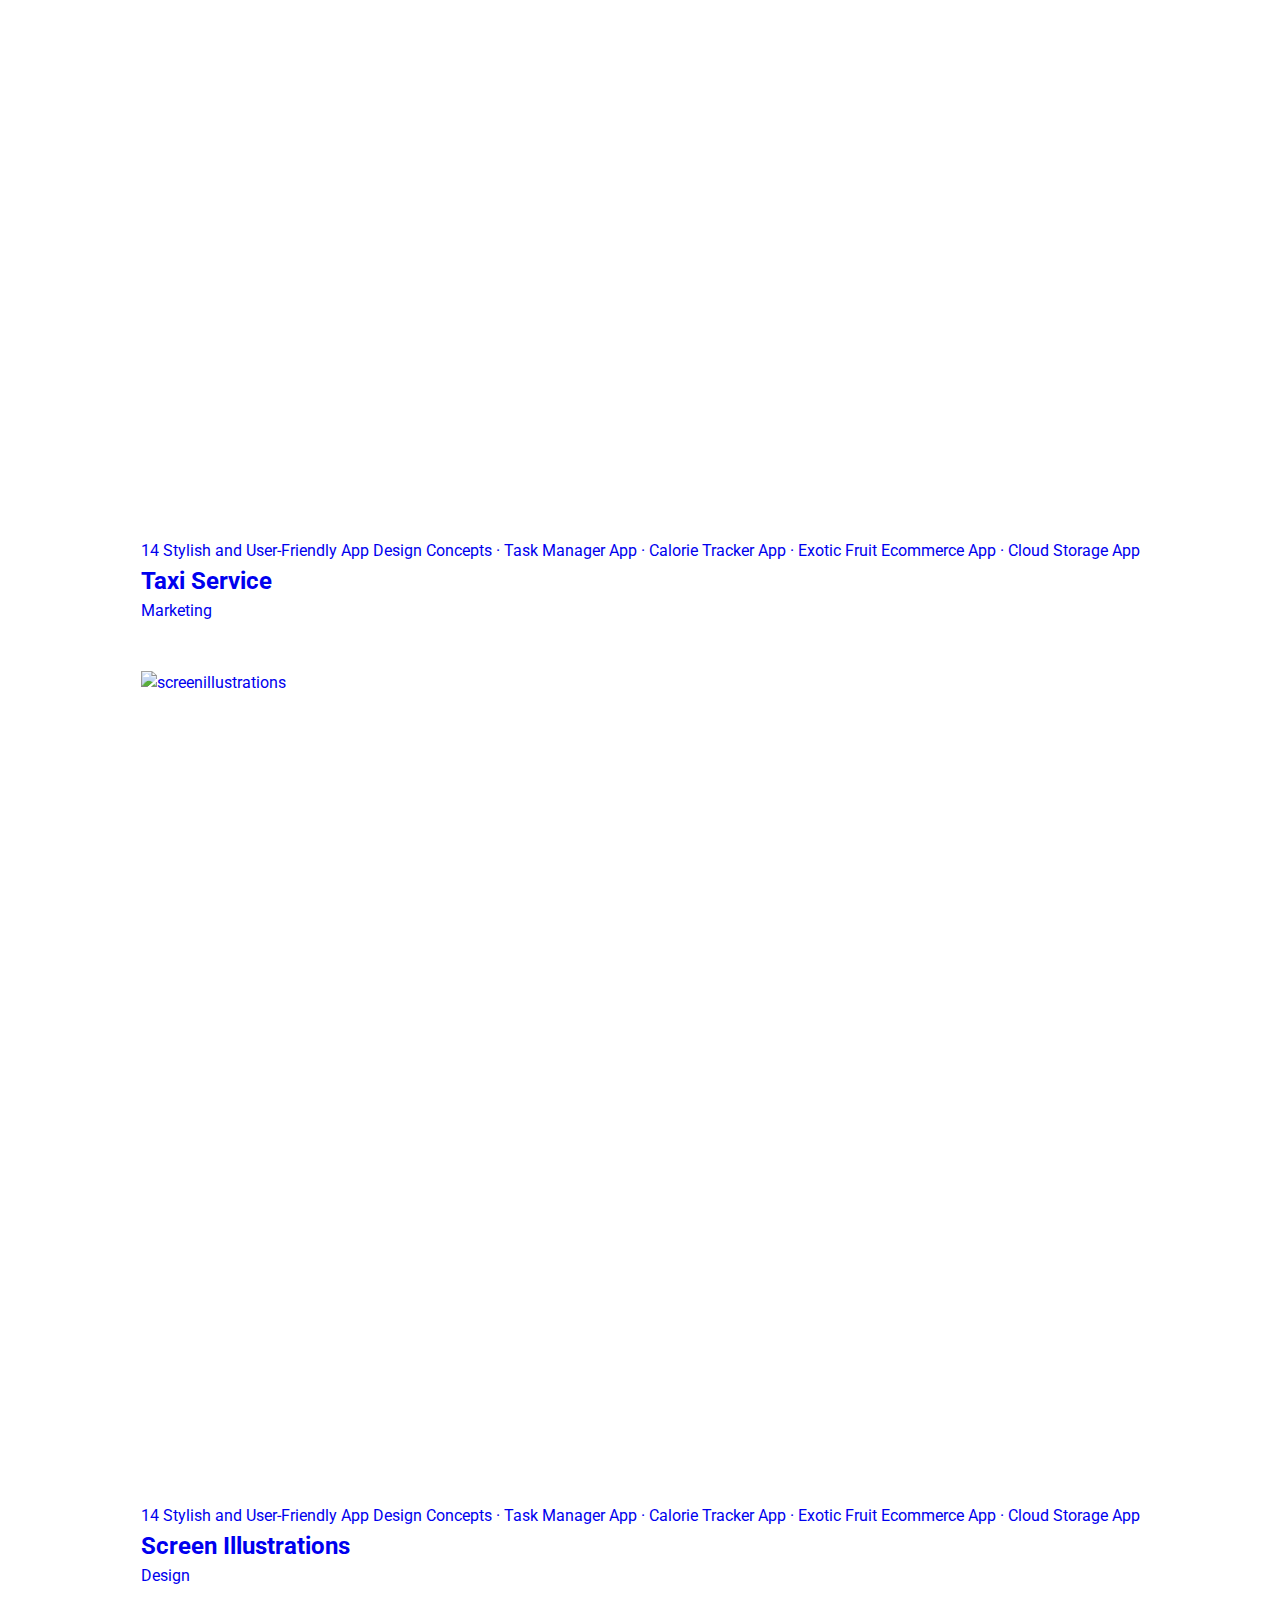
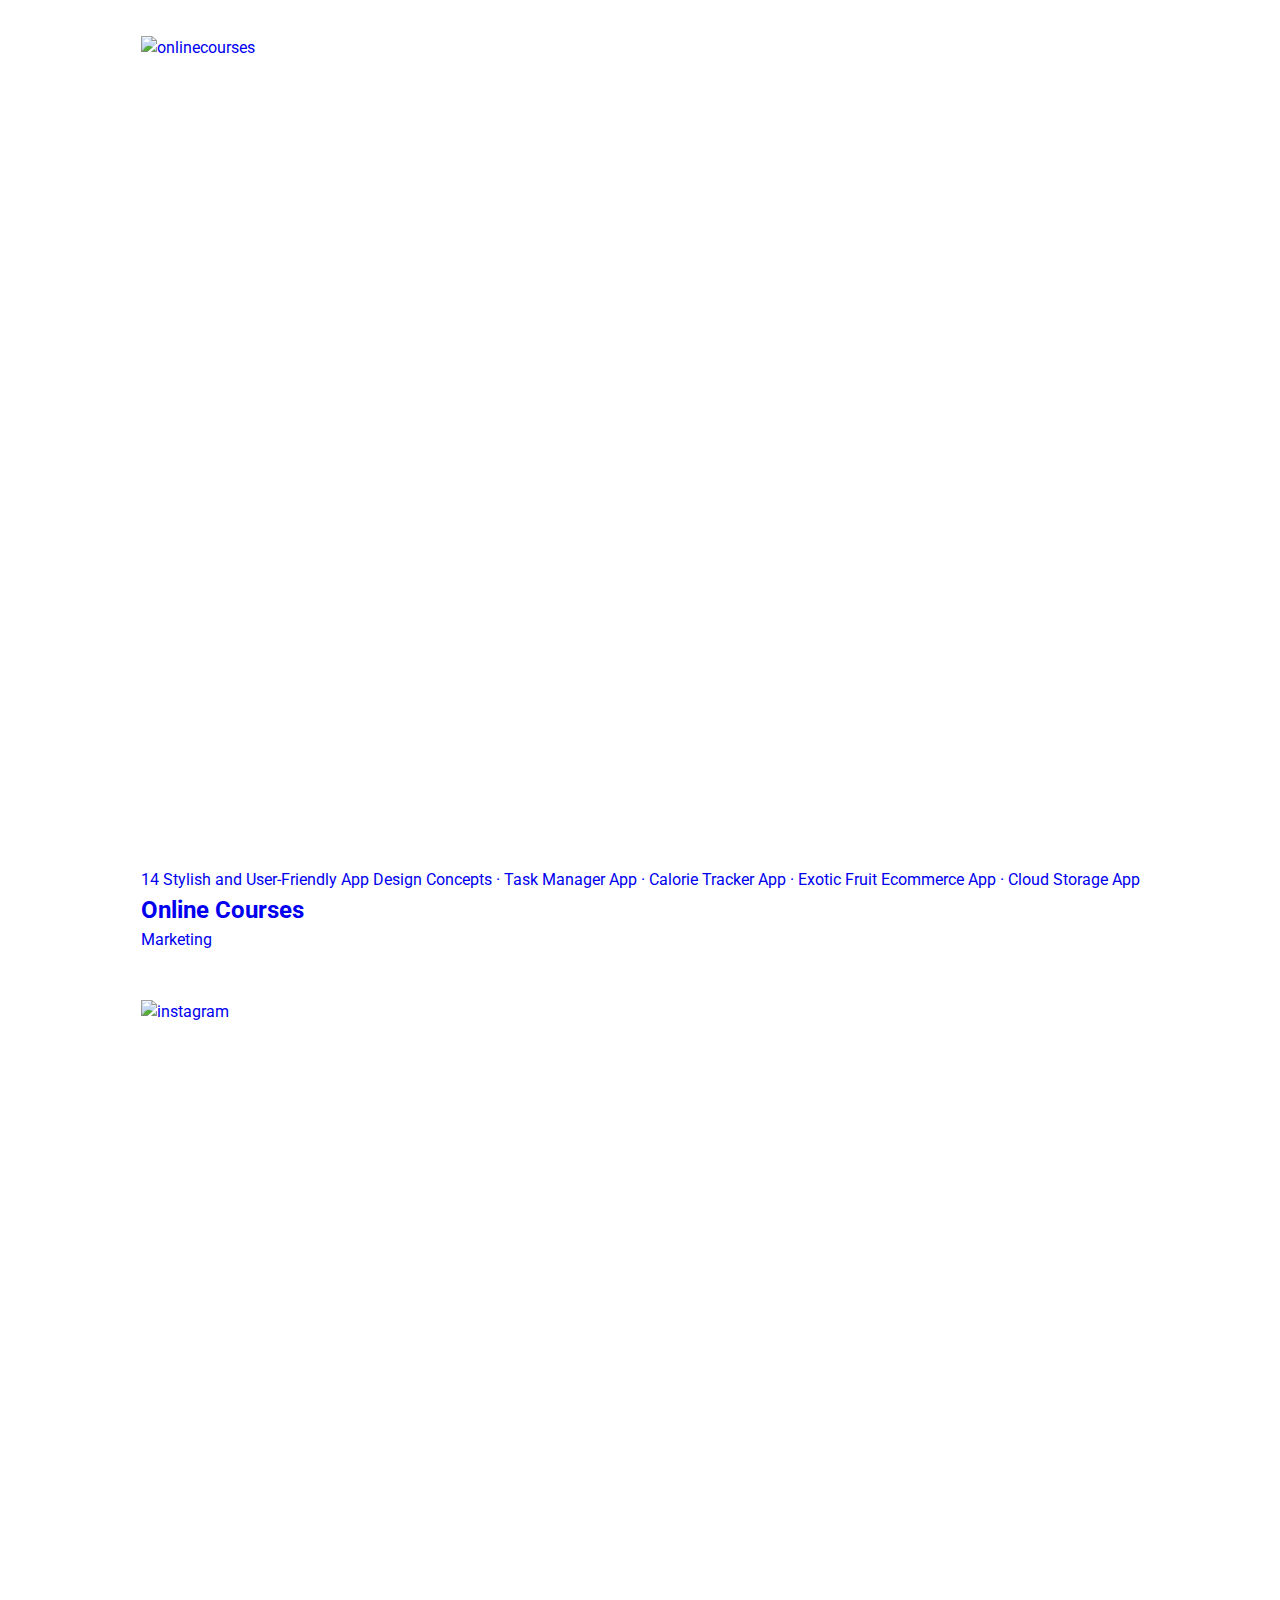
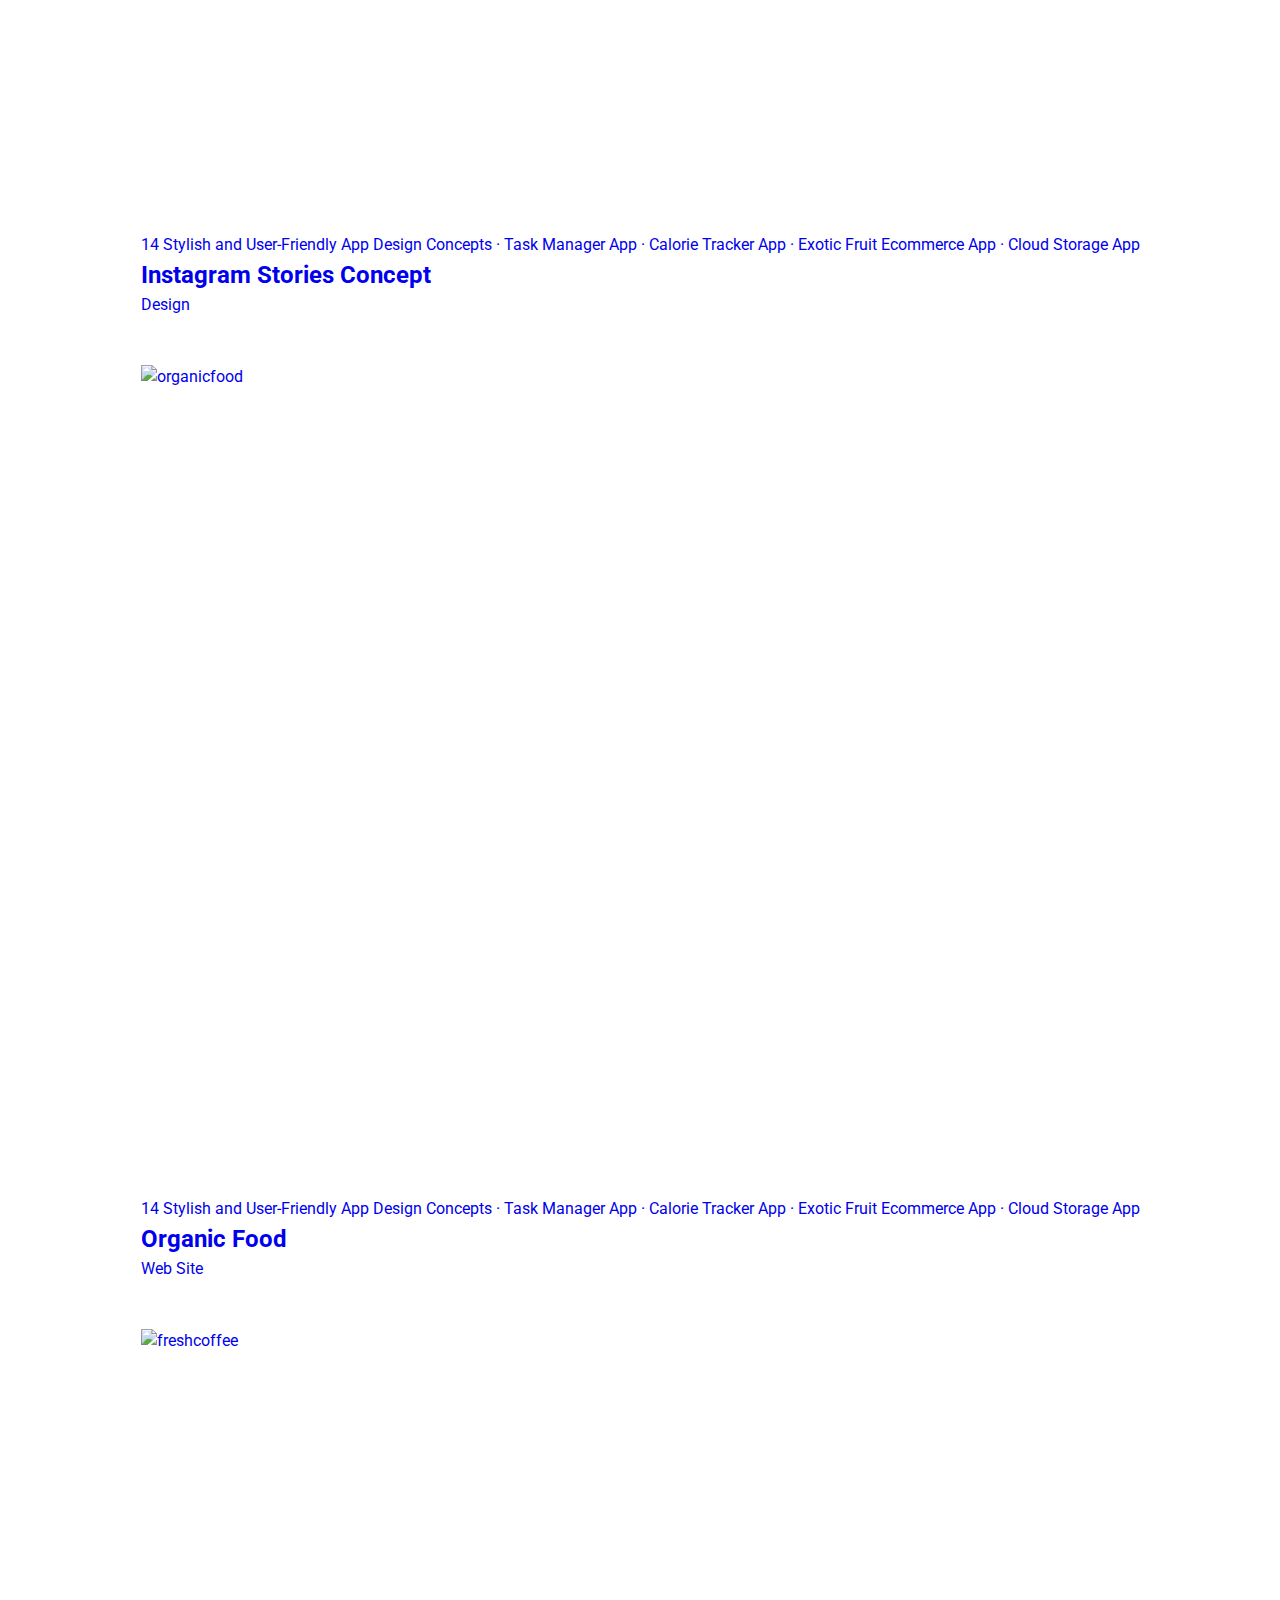
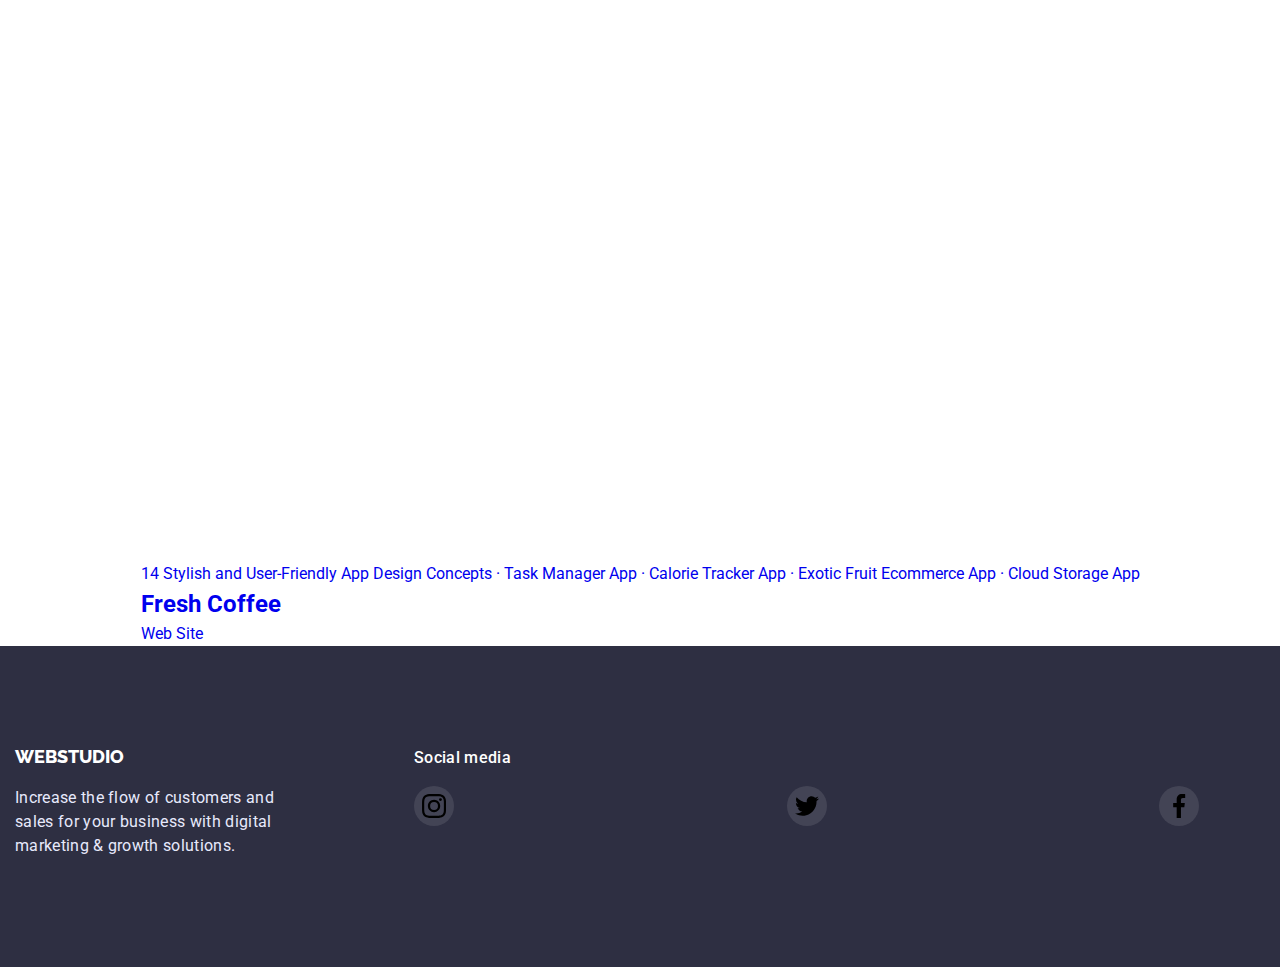
==== commit 6f66b90d: "summary (required)" ====
--- a/index.html
+++ b/index.html
@@ -120,7 +120,7 @@
 
      <main>
         <section class="hero">
-            <div class="container">
+            <div class="hero-container">
                 <h1 class="hero-title">Effective Solutions <br> for Your Business</h1>
                 <button class="modal-btn" data-modal-open type="button"> Order Service</button>
             </div>
@@ -249,26 +249,13 @@
             </div>
         </section>
 
-        <section class="work section">
-            <div class="container">
-            <h2 class="work-title">What are we doing</h2>
-            <ul class="list list-work">
-                <li class="work-picture">
-                    <img srcset="./images/main/desktop/komp@2x.jpg"
-                    src="./images/main/komp.jpg" alt="computer" width="360"> </li>
-                <li class="work-picture"> <img src="./images/main/tel.jpg" alt="tel" width="360"> </li>
-                <li class="work-picture"> <img src="./images/main/laptop.jpg" alt="laptop" width="360"> </li>
-            </ul>
-            </div>
-        </section>
-
         <section class="team">
             <div class="container">
             <h2 class="team-title">Our Team</h2>
             <ul class="list list-our-team">
                 <li class="menu-team-item">
-                    <img class="team-img" srcset="./images/main/mob/mark-mob.jpg"
-                    src="./images/main/mob/mark-mob.jpg" alt="Mark Guerrero"  width="264" height="260">
+                    <img class="team-img" srcset="./images/main/mark@2x.jpg 2x, ./images/main/mark.jpg 1x"
+                    src="./images/main/mark.jpg" alt="Mark Guerrero"  width="264" height="260">
                     <div class="team-container"><h3 class="suptitle">Mark Guerrero</h3>
                         <p class="job-text">Product Designer</p>
                         <ul class="team-soc-list list">
@@ -300,7 +287,7 @@
                     </div>
                 </li>
                 <li class="menu-team-item">
-                    <img class="team-img" srcset="./image"
+                    <img class="team-img" srcset="./images/main/tom@2x.jpg 2x, ./images/main/tom.jpg 1x"
                     src="./images/main/tom.jpg" alt="Tom Ford" width="264" height="260">
                     <div class="team-container"><h3 class="suptitle">Tom Ford</h3>
                         <p class="job-text">Frontend Developer</p>
@@ -333,7 +320,7 @@
                     </div>
                 </li>
                 <li class="menu-team-item">
-                    <img class="team-img" srcset="./image"
+                    <img class="team-img" srcset="./images/main/camila@2x.jpg 2x, ./images/main/camila.jpg 1x"
                     src="./images/main/camila.jpg" alt="Camila Garcia" width="264" height="260">
                     <div class="team-container"><h3 class="suptitle">Camila Garcia</h3>
                         <p class="job-text">Marketing</p>
@@ -366,7 +353,7 @@
                     </div>
                 </li>
                 <li class="menu-team-item">
-                    <img class="team-img" srcset="./image"
+                    <img class="team-img" srcset="./images/main/daniel@2x.jpg 2x, ./images/main/daniel.jpg 1x"
                     src="./images/main/daniel.jpg" alt="Daniel Wilson" width="264" height="260">
                     <div class="team-container"><h3 class="suptitle">Daniel Wilson</h3>
                         <p class="job-text">UI Designer</p>
@@ -402,55 +389,158 @@
             </div>
         </section>
 
-        <section class="costumers">
-            <div class="container">
-              <h2 class="costumers-header">Customers</h2>
-              <ul class="costumers-list list">
-                <li class="customers-link link">
-                  <a class="customers-link-tag" href="">
-                    <svg width="104" height="56" class="costummers-items">
-                      <use href="./images/icons.cvg.svg#icon-Logo-1"></use>
-                    </svg>
-                  </a>
-                </li>
-                <li class="customers-link link">
-                  <a class="customers-link-tag" href="">
-                    <svg width="104" height="56" class="costummers-items">
-                      <use href="./images/icons.cvg.svg#icon-Logo-2"></use>
-                    </svg>
-                  </a>
-                </li>
-                <li class="customers-link link">
-                  <a class="customers-link-tag" href="">
-                    <svg width="104" height="56" class="costummers-items">
-                      <use href="./images/icons.cvg.svg#icon-Logo-3"></use>
-                    </svg>
-                  </a>
-                </li>
-                <li class="customers-link link">
-                  <a class="customers-link-tag" href="">
-                    <svg width="104" height="56" class="costummers-items">
-                      <use href="./images/icons.cvg.svg#icon-Logo-4"></use>
-                    </svg>
-                  </a>
-                </li>
-                <li class="customers-link link">
-                  <a class="customers-link-tag" href="">
-                    <svg width="104" height="56" class="costummers-items">
-                      <use href="./images/icons.cvg.svg#icon-Logo-5"></use>
-                    </svg>
-                  </a>
-                </li>
-                <li class="customers-link link">
-                  <a class="customers-link-tag" href="">
-                    <svg width="104" height="56" class="costummers-items">
-                      <use href="./images/icons.cvg.svg#icon-Logo-6"></use>
-                    </svg>
-                  </a>
-                </li>
-              </ul>
-            </div>
-          </section>
+        <section class="section-portfolio">
+            <div class="container port-btn-cont">
+            <h1 hidden>Gallery</h1>
+                <ul class="list list-portfolio">
+                    <li class="portfolio-item">
+                    <a class="portfolio-link link" href="/">
+                        <div class="cover-txt-wrap">
+                        <img src="./images/portfolio/diagram.jpg" alt="bankapp" width="360" height="300">
+                        <p class="portfolio-cover-text">
+                            14 Stylish and User-Friendly App Design Concepts · Task
+                            Manager App · Calorie Tracker App · Exotic Fruit Ecommerce
+                            App · Cloud Storage App
+                          </p>
+                        </div>
+                        <div class="portfolio-text-img">
+                        <h2 class="portfolio-title">Banking App Interface Concept</h2>
+                        <p class="portfolio-text">App</p>
+                        </div>
+                    </a>
+                    </li>
+                    <li class="portfolio-item">
+                    <a class="portfolio-link link" href="/">
+                        <div class="cover-txt-wrap">
+                        <img src="./images/portfolio/payment.jpg" alt="cashless" width="360" height="300">
+                        <p class="portfolio-cover-text">
+                                14 Stylish and User-Friendly App Design Concepts · Task
+                                Manager App · Calorie Tracker App · Exotic Fruit Ecommerce
+                                App · Cloud Storage App
+                              </p>
+                        </div>
+                        <div class="portfolio-text-img">
+                        <h2 class="portfolio-title">Cashless Payment</h2>
+                        <p class="portfolio-text">Marketing</p>
+                        </div>
+                    </a>
+                    </li>
+                    <li class="portfolio-item">
+                    <a class="portfolio-link link" href="/">
+                        <div class="cover-txt-wrap">
+                        <img src="./images/portfolio/meditation.jpg" alt="meditationapp" width="360" height="300">
+                        <p class="portfolio-cover-text">
+                            14 Stylish and User-Friendly App Design Concepts · Task
+                            Manager App · Calorie Tracker App · Exotic Fruit Ecommerce
+                            App · Cloud Storage App
+                          </p>
+                        </div>
+                        <div class="portfolio-text-img">
+                        <h2 class="portfolio-title">Meditation App</h2>
+                        <p class="portfolio-text">App</p>
+                        </div>
+                    </a>
+                    </li>
+                    <li class="portfolio-item">
+                    <a class="portfolio-link link" href="/">
+                        <div class="cover-txt-wrap">
+                        <img src="./images/portfolio/taxi.jpg" alt="taxiservice" width="360" height="300">
+                            <p class="portfolio-cover-text">
+                                14 Stylish and User-Friendly App Design Concepts · Task
+                                Manager App · Calorie Tracker App · Exotic Fruit Ecommerce
+                                App · Cloud Storage App
+                              </p>
+                        </div>
+                        <div class="portfolio-text-img">
+                        <h2 class="portfolio-title">Taxi Service</h2>
+                        <p class="portfolio-text">Marketing</p>
+                        </div>
+                    </a>
+                    </li>
+                    <li class="portfolio-item">
+                    <a class="portfolio-link link" href="/">
+                        <div class="cover-txt-wrap">
+                        <img src="./images/portfolio/screen.jpg" alt="screenillustrations" width="360" height="300">
+                            <p class="portfolio-cover-text">
+                                14 Stylish and User-Friendly App Design Concepts · Task
+                                Manager App · Calorie Tracker App · Exotic Fruit Ecommerce
+                                App · Cloud Storage App
+                              </p>
+                        </div>
+                        <div class="portfolio-text-img">
+                        <h2 class="portfolio-title">Screen Illustrations</h2>
+                        <p class="portfolio-text">Design</p>
+                        </div>
+                    </a>
+                    </li>
+                    <li class="portfolio-item">
+                    <a class="portfolio-link link" href="/">
+                        <div class="cover-txt-wrap">
+                        <img src="./images/portfolio/online.jpg" alt="onlinecourses" width="360" height="300">
+                            <p class="portfolio-cover-text">
+                                14 Stylish and User-Friendly App Design Concepts · Task
+                                Manager App · Calorie Tracker App · Exotic Fruit Ecommerce
+                                App · Cloud Storage App
+                              </p>
+                        </div>
+                        <div class="portfolio-text-img">
+                        <h2 class="portfolio-title">Online Courses</h2>
+                        <p class="portfolio-text">Marketing</p>
+                        </div>
+                    </a>
+                    </li>
+                    <li class="portfolio-item">
+                    <a class="portfolio-link link" href="/">
+                        <div class="cover-txt-wrap">
+                        <img src="./images/portfolio/instagram.jpg" alt="instagram" width="360" height="300">
+                        <p class="portfolio-cover-text">
+                                14 Stylish and User-Friendly App Design Concepts · Task
+                                Manager App · Calorie Tracker App · Exotic Fruit Ecommerce
+                                App · Cloud Storage App
+                              </p>
+                        </div>
+                        <div class="portfolio-text-img">
+                        <h2 class="portfolio-title">Instagram Stories Concept</h2>
+                        <p class="portfolio-text">Design</p>
+                        </div>
+                    </a>
+                    </li>
+                    <li class="portfolio-item">
+                    <a class="portfolio-link link" href="/">
+                        <div class="cover-txt-wrap">
+                        <img src="./images/portfolio/organic.jpg" alt="organicfood" width="360" height="300">
+                        <p class="portfolio-cover-text">
+                            14 Stylish and User-Friendly App Design Concepts · Task
+                            Manager App · Calorie Tracker App · Exotic Fruit Ecommerce
+                            App · Cloud Storage App
+                          </p>                         
+                        </div>
+                        <div class="portfolio-text-img">
+                        <h2 class="portfolio-title">Organic Food</h2>
+                        <p class="portfolio-text">Web Site</p>
+                        </div>
+                    </a>
+                    </li>
+                    <li class="portfolio-item">
+                    <a class="portfolio-link link" href="/">
+                        <div class="cover-txt-wrap">
+                        <img src="./images/portfolio/freshcoffee.jpg" alt="freshcoffee" width="360" height="300">
+                        <p class="portfolio-cover-text">
+                            14 Stylish and User-Friendly App Design Concepts · Task
+                            Manager App · Calorie Tracker App · Exotic Fruit Ecommerce
+                            App · Cloud Storage App
+                          </p>
+                        </div>
+                        <div class="portfolio-text-img">
+                        <h2 class="portfolio-title">Fresh Coffee</h2>
+                        <p class="portfolio-text">Web Site</p>
+                        </div>
+                    </a>
+                    </li>
+                </ul>
+            </div>
+        </section>
+
     </main>
 
     <footer class="footer">
--- a/css/basic.css
+++ b/css/basic.css
@@ -71,7 +71,7 @@
   padding-left: 15px;
 }
 
-@media screen and (min-width: 320px){
+@media screen and (max-width: 767.98px) {
   .container {
     min-width: 320px;
     width: 100%;
@@ -82,7 +82,7 @@
     padding-right: 16px;
   }
 }
-@media screen and (min-width: 768px){
+@media screen and (min-width: 768px) {
   .container {
     min-width: 768px;
   }
@@ -308,6 +308,11 @@
 }
 
 /*---------HERO--------*/
+
+.hero-container {
+ width: 100%;
+}
+
 .hero {
   background-color: var(--primary-text-color);
   text-align: center;
@@ -316,20 +321,21 @@
   max-width: 480px;
   background-image: linear-gradient(to right,rgba(46, 47, 66, 0.7),
   rgba(46, 47, 66, 0.7)),
-  url("../images/main/desktop/people-office\ 1.jpg");
+  url("./images/main/people-office\ 1dec.jpg 1x, ./images/main/people-office\ 1dec@2x.jpg 2x");
   background-repeat: no-repeat;
   background-position: center;
   background-size: cover;
   margin-right: auto;
   margin-left: auto;
 }
+
 @media screen and (min-device-pixel-ratio: 2) and (max-width: 767.98px),
 
-screen and (min-resolution: 192dpi)and (max-width: 767.98px), {
+screen and (min-resolution: 192dpi) and (max-width: 767.98px) {
 
   .hero {
     background-image: linear-gradient(rgba(46, 47, 66, 0.7), rgba(46, 47, 66, 0.7)),
-    url("../images/main/mob/Dark-bg@2x.jpg");
+    url("./images/main/Dark-bgmob.jpg 1x, ./images/main/Dark-bgmob@2x.jpg 2x");
   }
 }
 
@@ -637,82 +643,7 @@
   background-color: #404BBF;
 }
 
-/*------CUSTOMERS------ */
-
-@media screen and (min-width: 320px) {
-  .costumers-list {
-    display: flex;
-    align-items: center;
-    flex-wrap: wrap;
-    justify-content: center;
-    row-gap: 16px;
-    
-  }
-  .customers-link-tag {
-    width: 190px;
-  }
-}
-@media screen and (min-width: 480px) {
-  .costumers-list {
-    display: flex;
-    align-items: center;
-    flex-wrap: wrap;
-    justify-content: center;
-    row-gap: 72px;
-    column-gap: 16px;
-    flex-direction:row;
-  }
-  
-}
-/* @media screen and (min-width: 480px) {
-  .container-content {
-    width: 552px;
-  }
-} */
-@media screen and (min-width: 768px) {
-  .customers-link-tag {
-    max-width: 168px;
-  }
-}
-@media screen and (min-width: 1199px) {
-  .costumers-list {
-    display: flex;
-    justify-content: space-between;
-    gap: 24px;
-    flex-direction: row;
-    flex-wrap: nowrap;
-  }
-  .customers-link-tag {
-    width: 168px;
-  }
-}
-.costumers-header {
-  font-weight: 700;
-  font-size: 36px;
-  line-height: 1.11;
-  text-align: center;
-  letter-spacing: 0.02em;
-  color: #2e2f42;
-  margin-bottom: 72px;
-}
-
-.customers-link-tag{
-  display: flex;
-  justify-content: center;
-  align-content: center;
-  align-items: center;
-  min-height: 88px;
-  border: 1px solid #8E8F99;
-  border-radius: 4px;
-  fill: #8E8F99;
-  transition: fill 250ms cubic-bezier(0.4, 0, 0.2, 1),
-    border-color 250ms cubic-bezier(0.4, 0, 0.2, 1);
-}
-.customers-link-tag:hover,
-.customers-link-tag:focus {
-  fill:  #404bbf;
-  border-color:#404bbf;
-}
+
 
 /*---------FOOTER--------*/
 
--- a/css/mobile.css
+++ b/css/mobile.css
@@ -33,7 +33,7 @@
         pointer-events: none;
     }
 
-    .mobile-menu-conteiner {
+    .mobile-menu-container {
         display: flex;
         width: 100%;
         height: 100%;
